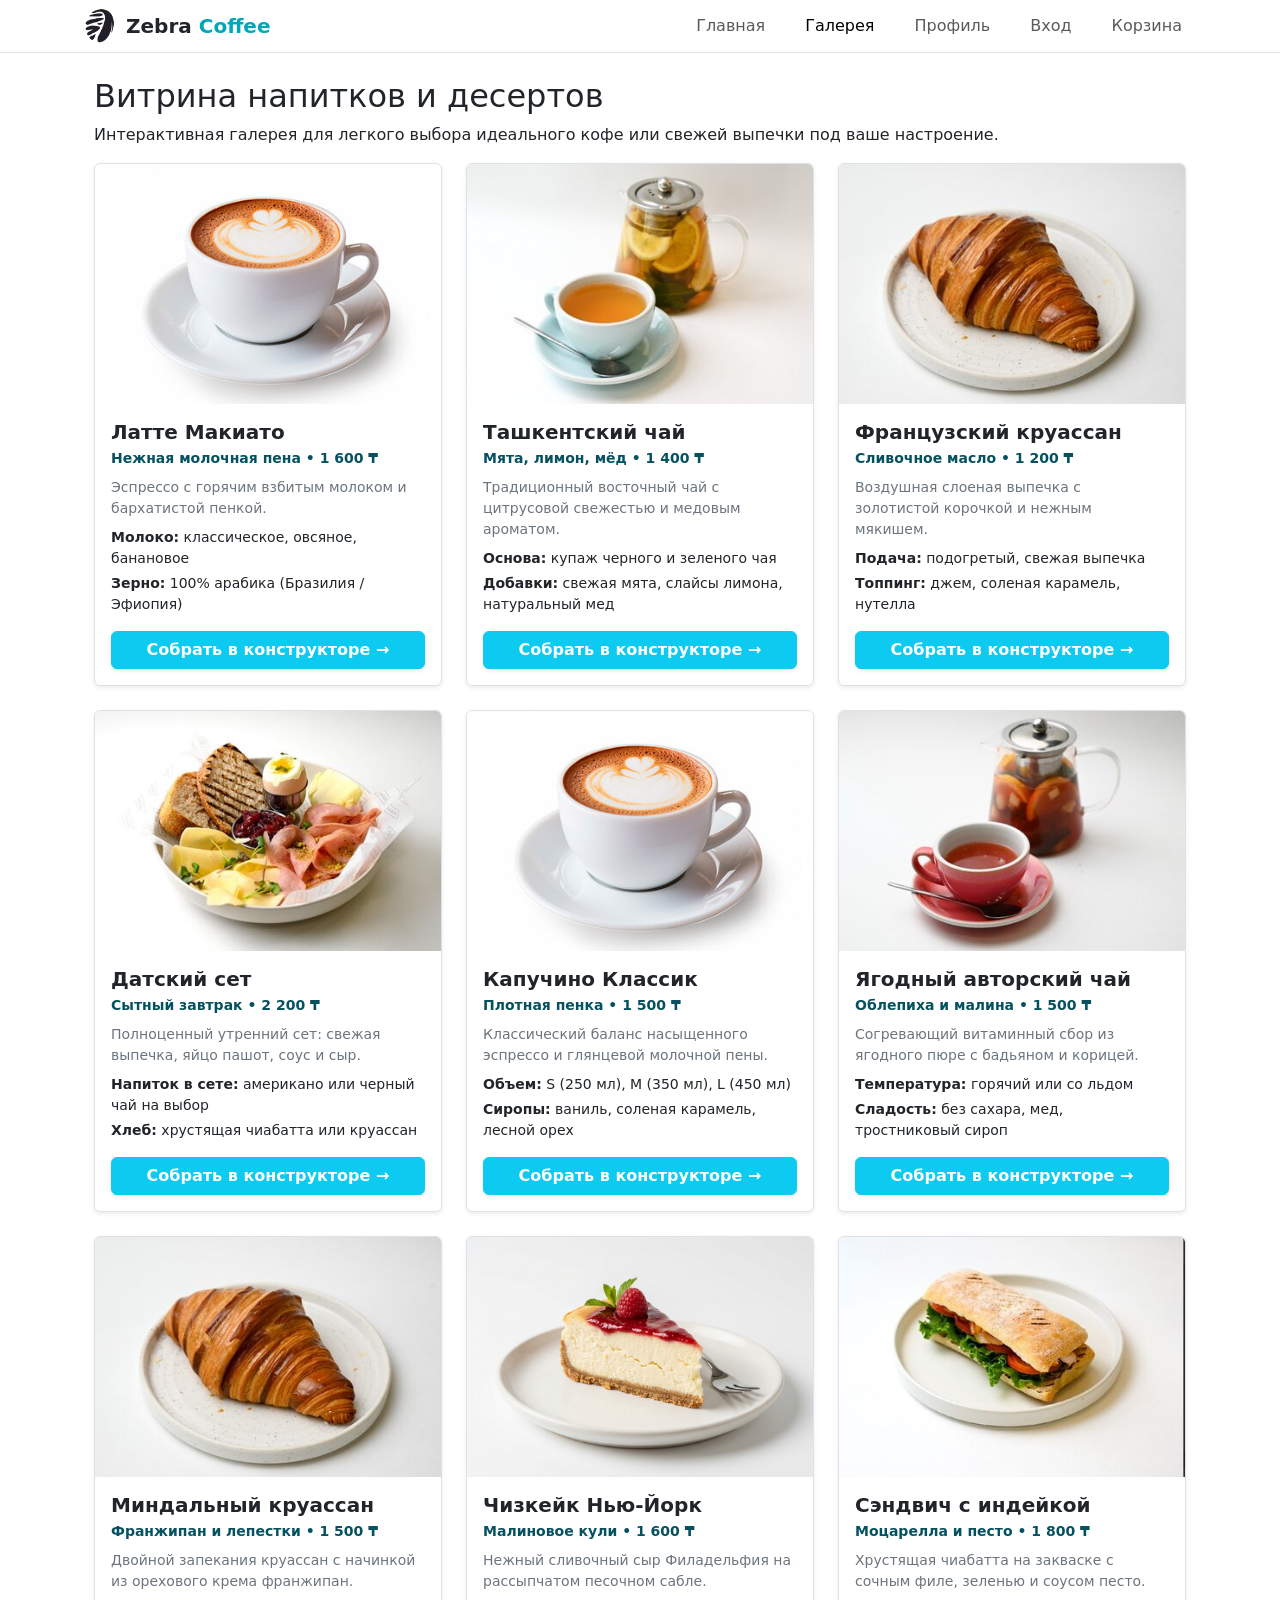
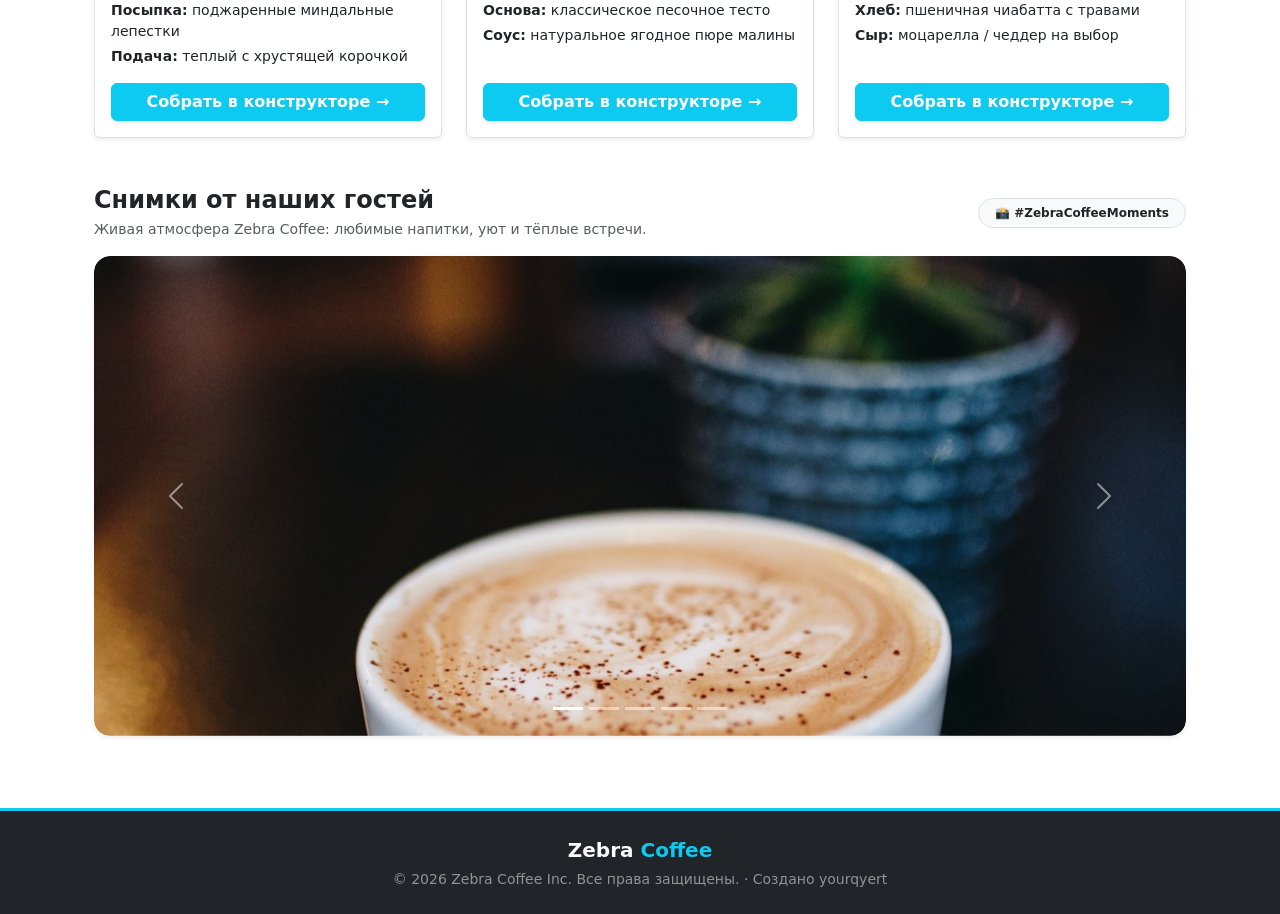
==== gallery.html @ 5ee05121 "assignment 3 fix" ====
<!DOCTYPE html>
<html lang="ru">
<head>
    <meta charset="UTF-8">
    <meta name="viewport" content="width=device-width, initial-scale=1.0">
    <title>Zebra Coffee — Галерея и помощь с выбором</title>
    <link href="https://cdn.jsdelivr.net/npm/bootstrap@5.3.3/dist/css/bootstrap.min.css" rel="stylesheet" integrity="sha384-QWTKZyjpPEjISv5WaRU9OFeRpok6YctnYmDr5pNlyT2bRjXh0JMhjY6hW+ALEwIH" crossorigin="anonymous">
    <link rel="stylesheet" href="additional.css?v=2">
</head>
<body>

<div class="page-grid-layout d-flex flex-column min-vh-100">
    <header id="main-header" class="navbar navbar-expand-lg bg-white border-bottom py-2 px-3 px-lg-4 sticky-top z-3">
        <div class="container d-flex justify-content-between align-items-center">
            <a href="index.html" class="logo d-inline-flex align-items-center gap-2 text-decoration-none text-dark">
                <img class="logo" src="assets/logo.png" alt="logo" width="36" height="36" style="object-fit: contain;">
                <h1 class="h5 mb-0 fw-bold">Zebra <span style="color: #01a6b8;">Coffee</span></h1>
            </a>

            <button class="navbar-toggler p-2" type="button" data-bs-toggle="collapse" data-bs-target="#galleryNavCollapse" aria-controls="galleryNavCollapse" aria-expanded="false" aria-label="Переключить навигацию">
                <span class="navbar-toggler-icon"></span>
            </button>

            <nav class="nav-menu collapse navbar-collapse flex-grow-0" id="galleryNavCollapse">
                <ul class="navbar-nav d-flex flex-column flex-lg-row gap-1 gap-lg-2 list-unstyled mb-0 align-items-lg-center pt-2 pt-lg-0">
                    <li class="nav-item"><a href="index.html" class="nav-link px-3 py-1 rounded-pill">Главная</a></li>
                    <li class="nav-item"><a href="gallery.html" class="nav-link active px-3 py-1 rounded-pill">Галерея</a></li>
                    <li class="nav-item"><a href="profile.html" class="nav-link px-3 py-1 rounded-pill">Профиль</a></li>
                    <li class="nav-item"><a href="component/auth.html" class="nav-link px-3 py-1 rounded-pill">Вход</a></li>
                    <li class="nav-item"><a href="profile/cart.html" class="nav-link px-3 py-1 rounded-pill">Корзина</a></li>
                </ul>
            </nav>
        </div>
    </header>

    <main class="main-content container py-4 px-3 px-md-4 flex-grow-1">
        <div class="gallery-header-block">
            <h2>Витрина напитков и десертов</h2>
            <p>Интерактивная галерея для легкого выбора идеального кофе или свежей выпечки под ваше настроение.</p>
        </div>

        <section class="image-gallery row g-4 mb-5">
        <div class="col-lg-4 col-md-6 col-12 d-flex">
            <div class="gallery-item card h-100 w-100 shadow-sm border overflow-hidden position-relative">
                <img src="assets/latte.jpeg" alt="Латте Макиато" class="card-img-top object-fit-cover w-100" style="height: 240px;">
                <div class="gallery-overlay card-body d-flex flex-column justify-content-end p-3">
                    <h4 class="item-title card-title fs-5 fw-bold mb-1">Латте Макиато</h4>
                    <span class="item-sub text-info-emphasis fw-bold small mb-2">Нежная молочная пена • 1 600 ₸</span>
                    <p class="item-description card-text small mb-2 text-secondary">Эспрессо с горячим взбитым молоком и бархатистой пенкой.</p>
                    <div class="item-options small mb-3">
                        <p class="mb-1 text-body"><strong>Молоко:</strong>  классическое, овсяное, банановое</p>
                        <p class="mb-0 text-body"><strong>Зерно:</strong>  100% арабика (Бразилия / Эфиопия)</p>
                    </div>
                    <button type="button" class="btn btn-info text-white fw-bold w-100 btn-builder mt-auto shadow-sm" data-bs-toggle="modal" data-bs-target="#orderModal" data-item="latte">Собрать в конструкторе →</button>
                </div>
            </div>
        </div>
        <div class="col-lg-4 col-md-6 col-12 d-flex">
            <div class="gallery-item card h-100 w-100 shadow-sm border overflow-hidden position-relative">
                <img src="assets/tashkent-tea.jpeg" alt="Ташкентский чай" class="card-img-top object-fit-cover w-100" style="height: 240px;">
                <div class="gallery-overlay card-body d-flex flex-column justify-content-end p-3">
                    <h4 class="item-title card-title fs-5 fw-bold mb-1">Ташкентский чай</h4>
                    <span class="item-sub text-info-emphasis fw-bold small mb-2">Мята, лимон, мёд • 1 400 ₸</span>
                    <p class="item-description card-text small mb-2 text-secondary">Традиционный восточный чай с цитрусовой свежестью и медовым ароматом.</p>
                    <div class="item-options small mb-3">
                        <p class="mb-1 text-body"><strong>Основа:</strong>  купаж черного и зеленого чая</p>
                        <p class="mb-0 text-body"><strong>Добавки:</strong>  свежая мята, слайсы лимона, натуральный мед</p>
                    </div>
                    <button type="button" class="btn btn-info text-white fw-bold w-100 btn-builder mt-auto shadow-sm" data-bs-toggle="modal" data-bs-target="#orderModal" data-item="tea">Собрать в конструкторе →</button>
                </div>
            </div>
        </div>
        <div class="col-lg-4 col-md-6 col-12 d-flex">
            <div class="gallery-item card h-100 w-100 shadow-sm border overflow-hidden position-relative">
                <img src="assets/kruassan.jpeg" alt="Французский круассан" class="card-img-top object-fit-cover w-100" style="height: 240px;">
                <div class="gallery-overlay card-body d-flex flex-column justify-content-end p-3">
                    <h4 class="item-title card-title fs-5 fw-bold mb-1">Французский круассан</h4>
                    <span class="item-sub text-info-emphasis fw-bold small mb-2">Сливочное масло • 1 200 ₸</span>
                    <p class="item-description card-text small mb-2 text-secondary">Воздушная слоеная выпечка с золотистой корочкой и нежным мякишем.</p>
                    <div class="item-options small mb-3">
                        <p class="mb-1 text-body"><strong>Подача:</strong>  подогретый, свежая выпечка</p>
                        <p class="mb-0 text-body"><strong>Топпинг:</strong>  джем, соленая карамель, нутелла</p>
                    </div>
                    <button type="button" class="btn btn-info text-white fw-bold w-100 btn-builder mt-auto shadow-sm" data-bs-toggle="modal" data-bs-target="#orderModal" data-item="croissant">Собрать в конструкторе →</button>
                </div>
            </div>
        </div>
        <div class="col-lg-4 col-md-6 col-12 d-flex">
            <div class="gallery-item card h-100 w-100 shadow-sm border overflow-hidden position-relative">
                <img src="assets/breakfast1.jpeg" alt="Датский сет" class="card-img-top object-fit-cover w-100" style="height: 240px;">
                <div class="gallery-overlay card-body d-flex flex-column justify-content-end p-3">
                    <h4 class="item-title card-title fs-5 fw-bold mb-1">Датский сет</h4>
                    <span class="item-sub text-info-emphasis fw-bold small mb-2">Сытный завтрак • 2 200 ₸</span>
                    <p class="item-description card-text small mb-2 text-secondary">Полноценный утренний сет: свежая выпечка, яйцо пашот, соус и сыр.</p>
                    <div class="item-options small mb-3">
                        <p class="mb-1 text-body"><strong>Напиток в сете:</strong>  американо или черный чай на выбор</p>
                        <p class="mb-0 text-body"><strong>Хлеб:</strong>  хрустящая чиабатта или круассан</p>
                    </div>
                    <button type="button" class="btn btn-info text-white fw-bold w-100 btn-builder mt-auto shadow-sm" data-bs-toggle="modal" data-bs-target="#orderModal" data-item="breakfast">Собрать в конструкторе →</button>
                </div>
            </div>
        </div>
        <div class="col-lg-4 col-md-6 col-12 d-flex">
            <div class="gallery-item card h-100 w-100 shadow-sm border overflow-hidden position-relative">
                <img src="assets/latte.jpeg" alt="Капучино Классик" class="card-img-top object-fit-cover w-100" style="height: 240px;">
                <div class="gallery-overlay card-body d-flex flex-column justify-content-end p-3">
                    <h4 class="item-title card-title fs-5 fw-bold mb-1">Капучино Классик</h4>
                    <span class="item-sub text-info-emphasis fw-bold small mb-2">Плотная пенка • 1 500 ₸</span>
                    <p class="item-description card-text small mb-2 text-secondary">Классический баланс насыщенного эспрессо и глянцевой молочной пены.</p>
                    <div class="item-options small mb-3">
                        <p class="mb-1 text-body"><strong>Объем:</strong>  S (250 мл), M (350 мл), L (450 мл)</p>
                        <p class="mb-0 text-body"><strong>Сиропы:</strong>  ваниль, соленая карамель, лесной орех</p>
                    </div>
                    <button type="button" class="btn btn-info text-white fw-bold w-100 btn-builder mt-auto shadow-sm" data-bs-toggle="modal" data-bs-target="#orderModal" data-item="cappuccino">Собрать в конструкторе →</button>
                </div>
            </div>
        </div>
        <div class="col-lg-4 col-md-6 col-12 d-flex">
            <div class="gallery-item card h-100 w-100 shadow-sm border overflow-hidden position-relative">
                <img src="assets/berry-tea.jpeg" alt="Ягодный авторский чай" class="card-img-top object-fit-cover w-100" style="height: 240px;">
                <div class="gallery-overlay card-body d-flex flex-column justify-content-end p-3">
                    <h4 class="item-title card-title fs-5 fw-bold mb-1">Ягодный авторский чай</h4>
                    <span class="item-sub text-info-emphasis fw-bold small mb-2">Облепиха и малина • 1 500 ₸</span>
                    <p class="item-description card-text small mb-2 text-secondary">Согревающий витаминный сбор из ягодного пюре с бадьяном и корицей.</p>
                    <div class="item-options small mb-3">
                        <p class="mb-1 text-body"><strong>Температура:</strong>  горячий или со льдом</p>
                        <p class="mb-0 text-body"><strong>Сладость:</strong>  без сахара, мед, тростниковый сироп</p>
                    </div>
                    <button type="button" class="btn btn-info text-white fw-bold w-100 btn-builder mt-auto shadow-sm" data-bs-toggle="modal" data-bs-target="#orderModal" data-item="berrytea">Собрать в конструкторе →</button>
                </div>
            </div>
        </div>
        <div class="col-lg-4 col-md-6 col-12 d-flex">
            <div class="gallery-item card h-100 w-100 shadow-sm border overflow-hidden position-relative">
                <img src="assets/kruassan.jpeg" alt="Миндальный круассан" class="card-img-top object-fit-cover w-100" style="height: 240px;">
                <div class="gallery-overlay card-body d-flex flex-column justify-content-end p-3">
                    <h4 class="item-title card-title fs-5 fw-bold mb-1">Миндальный круассан</h4>
                    <span class="item-sub text-info-emphasis fw-bold small mb-2">Франжипан и лепестки • 1 500 ₸</span>
                    <p class="item-description card-text small mb-2 text-secondary">Двойной запекания круассан с начинкой из орехового крема франжипан.</p>
                    <div class="item-options small mb-3">
                        <p class="mb-1 text-body"><strong>Посыпка:</strong>  поджаренные миндальные лепестки</p>
                        <p class="mb-0 text-body"><strong>Подача:</strong>  теплый с хрустящей корочкой</p>
                    </div>
                    <button type="button" class="btn btn-info text-white fw-bold w-100 btn-builder mt-auto shadow-sm" data-bs-toggle="modal" data-bs-target="#orderModal" data-item="almond-croissant">Собрать в конструкторе →</button>
                </div>
            </div>
        </div>
        <div class="col-lg-4 col-md-6 col-12 d-flex">
            <div class="gallery-item card h-100 w-100 shadow-sm border overflow-hidden position-relative">
                <img src="assets/cheesecake.jpg" alt="Чизкейк Нью-Йорк" class="card-img-top object-fit-cover w-100" style="height: 240px;">
                <div class="gallery-overlay card-body d-flex flex-column justify-content-end p-3">
                    <h4 class="item-title card-title fs-5 fw-bold mb-1">Чизкейк Нью-Йорк</h4>
                    <span class="item-sub text-info-emphasis fw-bold small mb-2">Малиновое кули • 1 600 ₸</span>
                    <p class="item-description card-text small mb-2 text-secondary">Нежный сливочный сыр Филадельфия на рассыпчатом песочном сабле.</p>
                    <div class="item-options small mb-3">
                        <p class="mb-1 text-body"><strong>Основа:</strong>  классическое песочное тесто</p>
                        <p class="mb-0 text-body"><strong>Соус:</strong>  натуральное ягодное пюре малины</p>
                    </div>
                    <button type="button" class="btn btn-info text-white fw-bold w-100 btn-builder mt-auto shadow-sm" data-bs-toggle="modal" data-bs-target="#orderModal" data-item="cheesecake">Собрать в конструкторе →</button>
                </div>
            </div>
        </div>
        <div class="col-lg-4 col-md-6 col-12 d-flex">
            <div class="gallery-item card h-100 w-100 shadow-sm border overflow-hidden position-relative">
                <img src="assets/sandwich.jpeg" alt="Сэндвич с индейкой" class="card-img-top object-fit-cover w-100" style="height: 240px;">
                <div class="gallery-overlay card-body d-flex flex-column justify-content-end p-3">
                    <h4 class="item-title card-title fs-5 fw-bold mb-1">Сэндвич с индейкой</h4>
                    <span class="item-sub text-info-emphasis fw-bold small mb-2">Моцарелла и песто • 1 800 ₸</span>
                    <p class="item-description card-text small mb-2 text-secondary">Хрустящая чиабатта на закваске с сочным филе, зеленью и соусом песто.</p>
                    <div class="item-options small mb-3">
                        <p class="mb-1 text-body"><strong>Хлеб:</strong>  пшеничная чиабатта с травами</p>
                        <p class="mb-0 text-body"><strong>Сыр:</strong>  моцарелла / чеддер на выбор</p>
                    </div>
                    <button type="button" class="btn btn-info text-white fw-bold w-100 btn-builder mt-auto shadow-sm" data-bs-toggle="modal" data-bs-target="#orderModal" data-item="sandwich">Собрать в конструкторе →</button>
                </div>
            </div>
        </div>
    </section>

        <section class="visitors-gallery-section mb-5">
            <div class="d-flex flex-column flex-md-row justify-content-between align-items-md-center mb-3">
                <div>
                    <h3 class="fs-4 fw-bold mb-1">Снимки от наших гостей</h3>
                    <p class="text-muted small mb-0">Живая атмосфера Zebra Coffee: любимые напитки, уют и тёплые встречи.</p>
                </div>
                <span class="badge bg-light text-dark border px-3 py-2 rounded-pill mt-2 mt-md-0 align-self-start align-self-md-auto">
                    📸 #ZebraCoffeeMoments
                </span>
            </div>

            <div id="visitorsCarousel" class="carousel slide rounded-4 overflow-hidden shadow-sm" data-bs-ride="carousel" data-bs-interval="3500">

                <div class="carousel-indicators mb-3">
                    <button type="button" data-bs-target="#visitorsCarousel" data-bs-slide-to="0" class="active" aria-current="true" aria-label="Слайд 1"></button>
                    <button type="button" data-bs-target="#visitorsCarousel" data-bs-slide-to="1" aria-label="Слайд 2"></button>
                    <button type="button" data-bs-target="#visitorsCarousel" data-bs-slide-to="2" aria-label="Слайд 3"></button>
                    <button type="button" data-bs-target="#visitorsCarousel" data-bs-slide-to="3" aria-label="Слайд 4"></button>
                    <button type="button" data-bs-target="#visitorsCarousel" data-bs-slide-to="4" aria-label="Слайд 5"></button>
                </div>

                <div class="carousel-inner rounded-4 overflow-hidden">
                    <div class="carousel-item active">
                        <img src="assets/visitor-1.jpg" class="d-block w-100 object-fit-cover" style="height: 480px; max-height: 60vh;" alt="Гости в кофейне Zebra Coffee">
                    </div>
                    <div class="carousel-item">
                        <img src="assets/visitor-2.jpg" class="d-block w-100 object-fit-cover" style="height: 480px; max-height: 60vh;" alt="Атмосфера за столиком Zebra Coffee">
                    </div>
                    <div class="carousel-item">
                        <img src="assets/visitor-3.jpg" class="d-block w-100 object-fit-cover" style="height: 480px; max-height: 60vh;" alt="Утренний кофе от гостя Zebra Coffee">
                    </div>
                    <div class="carousel-item">
                        <img src="assets/visitor-4.jpg" class="d-block w-100 object-fit-cover" style="height: 480px; max-height: 60vh;" alt="Латте-арт на столике Zebra Coffee">
                    </div>
                    <div class="carousel-item">
                        <img src="assets/visitor-5.jpg" class="d-block w-100 object-fit-cover" style="height: 480px; max-height: 60vh;" alt="Свежая выпечка и кофе от посетителя">
                    </div>
                </div>

                <button class="carousel-control-prev" type="button" data-bs-target="#visitorsCarousel" data-bs-slide="prev">
                    <span class="carousel-control-prev-icon" aria-hidden="true"></span>
                    <span class="visually-hidden">Предыдущее</span>
                </button>
                <button class="carousel-control-next" type="button" data-bs-target="#visitorsCarousel" data-bs-slide="next">
                    <span class="carousel-control-next-icon" aria-hidden="true"></span>
                    <span class="visually-hidden">Следующее</span>
                </button>
            </div>
        </section>
    </main>

    <footer id="main-footer" class="mt-auto bg-dark text-light border-top border-info border-3 py-4">
        <div class="container text-center">
            <p class="mb-1 fw-bold fs-5">Zebra <span class="text-info">Coffee</span></p>
            <p class="small text-white-50 mb-0">&copy; 2026 Zebra Coffee Inc. Все права защищены. <span class="text-info">·</span> Создано yourqyert</p>
        </div>
    </footer>
</div>

<div class="modal fade" id="orderModal" tabindex="-1" aria-labelledby="orderModalLabel" aria-hidden="true">
    <div class="modal-dialog modal-dialog-centered">
        <div class="modal-content border-0 shadow-lg" style="border-radius: 24px; padding: 1.5rem; background: #ffffff;">
            <div class="modal-header border-0 pb-0">
                <h4 class="modal-title fw-bold" id="orderModalLabel" style="font-size: 1.3rem; color: #111111;">Конструктор напитка</h4>
                <button type="button" class="btn-close" data-bs-dismiss="modal" aria-label="Закрыть"></button>
            </div>
            <div class="modal-body pt-3">
                <form id="quick-order-form" action="profile/cart.html" method="get">
                    <div class="mb-3">
                        <label for="clientNameInput" class="form-label" style="font-size: 0.85rem; font-weight: 600; color: #333;">Ваше имя:</label>
                        <div class="input-group">
                            <span class="input-group-text">
                                <svg width="18" height="18" viewBox="0 0 24 24" fill="#5c56b6"><path d="M12 12c2.21 0 4-1.79 4-4s-1.79-4-4-4-4 1.79-4 4 1.79 4 4 4zm0 2c-2.67 0-8 1.34-8 4v2h16v-2c0-2.66-5.33-4-8-4z"/></svg>
                            </span>
                            <input type="text" id="clientNameInput" name="client-name" class="form-control" placeholder="Биржан" value="Биржан" required>
                        </div>
                    </div>

                    <div class="mb-3">
                        <label for="drinkSelect" class="form-label" style="font-size: 0.85rem; font-weight: 600; color: #333;">Выберите позицию:</label>
                        <select id="drinkSelect" name="drink" class="form-select" style="border-radius: 14px; border-color: #e2e4e8;">
                            <option value="latte">Латте Макиато (1 600 ₸)</option>
                            <option value="tea">Ташкентский чай (1 400 ₸)</option>
                            <option value="croissant">Французский круассан (1 200 ₸)</option>
                            <option value="breakfast">Датский сет (2 200 ₸)</option>
                            <option value="cappuccino">Капучино Классик (1 500 ₸)</option>
                            <option value="berrytea">Ягодный авторский чай (1 500 ₸)</option>
                            <option value="almond-croissant">Миндальный круассан (1 500 ₸)</option>
                            <option value="sandwich">Сэндвич с индейкой (1 800 ₸)</option>
                            <option value="flatwhite">Флэт Уайт (1 700 ₸)</option>
                            <option value="cheesecake">Чизкейк Нью-Йорк (1 600 ₸)</option>
                        </select>
                    </div>

                    <div class="mb-3">
                        <label class="form-label d-block" style="font-size: 0.85rem; font-weight: 600; color: #333;">Размер / Порция:</label>
                        <div class="d-flex gap-3">
                            <div class="form-check">
                                <input class="form-check-input" type="radio" name="cup-size" id="radioSizeS" value="s" checked>
                                <label class="form-check-label" for="radioSizeS" style="font-size: 0.85rem;">S (Стандарт)</label>
                            </div>
                            <div class="form-check">
                                <input class="form-check-input" type="radio" name="cup-size" id="radioSizeM" value="m">
                                <label class="form-check-label" for="radioSizeM" style="font-size: 0.85rem;">M (Средний)</label>
                            </div>
                            <div class="form-check">
                                <input class="form-check-input" type="radio" name="cup-size" id="radioSizeL" value="l">
                                <label class="form-check-label" for="radioSizeL" style="font-size: 0.85rem;">L (Большой)</label>
                            </div>
                        </div>
                    </div>

                    <div class="mb-3">
                        <label class="form-label d-block" style="font-size: 0.85rem; font-weight: 600; color: #333;">Дополнительные опции:</label>
                        <div class="d-flex flex-column gap-2">
                            <div class="form-check">
                                <input class="form-check-input" type="checkbox" id="checkSyrup" name="syrup" value="vanilla">
                                <label class="form-check-label" for="checkSyrup" style="font-size: 0.85rem;">Ванильный сироп / соус (+250 ₸)</label>
                            </div>
                            <div class="form-check">
                                <input class="form-check-input" type="checkbox" id="checkMilk" name="milk" value="oat">
                                <label class="form-check-label" for="checkMilk" style="font-size: 0.85rem;">Овсяное / растительное молоко (+300 ₸)</label>
                            </div>
                            <div class="form-check">
                                <input class="form-check-input" type="checkbox" id="checkShot" name="shot" value="extra">
                                <label class="form-check-label" for="checkShot" style="font-size: 0.85rem;">Дополнительный шот / топпинг (+250 ₸)</label>
                            </div>
                        </div>
                    </div>

                    <div class="mb-4">
                        <label for="orderComment" class="form-label" style="font-size: 0.85rem; font-weight: 600; color: #333;">Пожелания бариста:</label>
                        <textarea id="orderComment" name="comment" rows="2" class="form-control" placeholder="Подогреть, без сахара..." style="border-radius: 14px; border-color: #e2e4e8; font-size: 0.85rem;"></textarea>
                    </div>

                    <button type="submit" class="btn btn-info text-white fw-bold btn-primary" style="width: 100%;">Перейти к оформлению заказа →</button>
                </form>
            </div>
        </div>
    </div>
</div>

<script src="https://cdn.jsdelivr.net/npm/bootstrap@5.3.3/dist/js/bootstrap.bundle.min.js" integrity="sha384-YvpcrYf0tY3lHB60NNkmXc5s9fDVZLESaAA55NDzOxhy9GkcIdslK1eN7N6jIeHz" crossorigin="anonymous"></script>

</body>
</html>
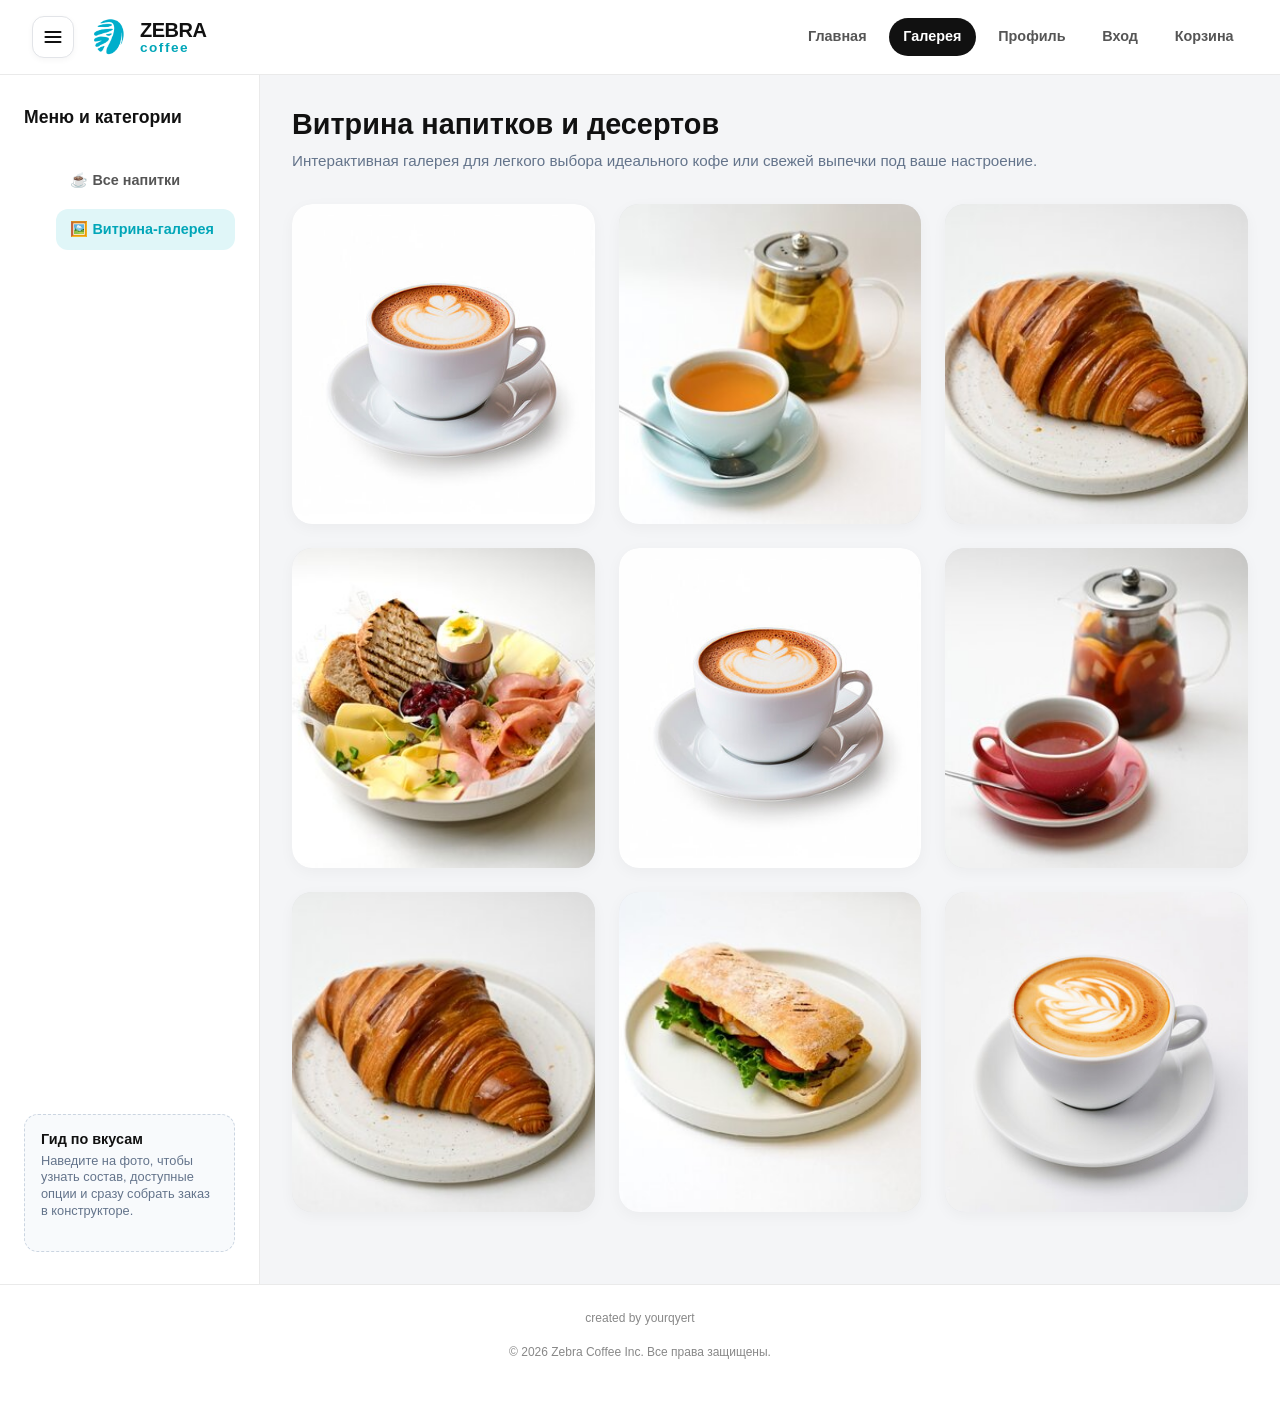
==== commit fe362056: "Merge remote-tracking branch 'origin/master' # Conflicts: #	gallery.html #	styles.css" ====
--- a/gallery.html
+++ b/gallery.html
@@ -5,234 +5,198 @@
     <meta name="viewport" content="width=device-width, initial-scale=1.0">
     <title>Zebra Coffee — Галерея и помощь с выбором</title>
     <link href="https://cdn.jsdelivr.net/npm/bootstrap@5.3.3/dist/css/bootstrap.min.css" rel="stylesheet" integrity="sha384-QWTKZyjpPEjISv5WaRU9OFeRpok6YctnYmDr5pNlyT2bRjXh0JMhjY6hW+ALEwIH" crossorigin="anonymous">
-    <link rel="stylesheet" href="additional.css?v=2">
+    <link rel="stylesheet" href="styles.css">
 </head>
 <body>
 
-<div class="page-grid-layout d-flex flex-column min-vh-100">
-    <header id="main-header" class="navbar navbar-expand-lg bg-white border-bottom py-2 px-3 px-lg-4 sticky-top z-3">
-        <div class="container d-flex justify-content-between align-items-center">
-            <a href="index.html" class="logo d-inline-flex align-items-center gap-2 text-decoration-none text-dark">
-                <img class="logo" src="assets/logo.png" alt="logo" width="36" height="36" style="object-fit: contain;">
-                <h1 class="h5 mb-0 fw-bold">Zebra <span style="color: #01a6b8;">Coffee</span></h1>
+<div class="page-grid-layout">
+    <header id="main-header">
+        <div class="d-flex align-items-center gap-3">
+            <button class="btn-sidebar-toggle d-none d-lg-inline-flex" type="button" id="sidebarToggle" aria-label="Переключить боковое меню" title="Переключить меню">
+                <svg width="20" height="20" viewBox="0 0 24 24" fill="none" stroke="currentColor" stroke-width="2.5" stroke-linecap="round" stroke-linejoin="round">
+                    <line x1="3" y1="6" x2="21" y2="6"></line>
+                    <line x1="3" y1="12" x2="21" y2="12"></line>
+                    <line x1="3" y1="18" x2="21" y2="18"></line>
+                </svg>
+            </button>
+            <a href="index.html" class="logo">
+                <img class="logo" src="assets/logo.png" alt="logo">
+                <h1>Zebra <span>Coffee</span></h1>
             </a>
-
-            <button class="navbar-toggler p-2" type="button" data-bs-toggle="collapse" data-bs-target="#galleryNavCollapse" aria-controls="galleryNavCollapse" aria-expanded="false" aria-label="Переключить навигацию">
-                <span class="navbar-toggler-icon"></span>
-            </button>
-
-            <nav class="nav-menu collapse navbar-collapse flex-grow-0" id="galleryNavCollapse">
-                <ul class="navbar-nav d-flex flex-column flex-lg-row gap-1 gap-lg-2 list-unstyled mb-0 align-items-lg-center pt-2 pt-lg-0">
-                    <li class="nav-item"><a href="index.html" class="nav-link px-3 py-1 rounded-pill">Главная</a></li>
-                    <li class="nav-item"><a href="gallery.html" class="nav-link active px-3 py-1 rounded-pill">Галерея</a></li>
-                    <li class="nav-item"><a href="profile.html" class="nav-link px-3 py-1 rounded-pill">Профиль</a></li>
-                    <li class="nav-item"><a href="component/auth.html" class="nav-link px-3 py-1 rounded-pill">Вход</a></li>
-                    <li class="nav-item"><a href="profile/cart.html" class="nav-link px-3 py-1 rounded-pill">Корзина</a></li>
-                </ul>
-            </nav>
         </div>
+
+        <button class="navbar-toggler d-lg-none" type="button" data-bs-toggle="collapse" data-bs-target="#galleryNavCollapse" aria-controls="galleryNavCollapse" aria-expanded="false" aria-label="Переключить навигацию">
+            <span class="navbar-toggler-icon">
+                <svg width="20" height="20" viewBox="0 0 24 24" fill="none" stroke="currentColor" stroke-width="2.5" stroke-linecap="round" stroke-linejoin="round">
+                    <line x1="3" y1="6" x2="21" y2="6"></line>
+                    <line x1="3" y1="12" x2="21" y2="12"></line>
+                    <line x1="3" y1="18" x2="21" y2="18"></line>
+                </svg>
+            </span>
+        </button>
+
+        <nav class="nav-menu collapse d-lg-flex" id="galleryNavCollapse">
+            <ul>
+                <li><a href="index.html">Главная</a></li>
+                <li><a href="gallery.html" class="active">Галерея</a></li>
+                <li><a href="profile.html">Профиль</a></li>
+                <li><a href="component/auth.html">Вход</a></li>
+                <li><a href="profile/cart.html">Корзина</a></li>
+            </ul>
+        </nav>
     </header>
 
-    <main class="main-content container py-4 px-3 px-md-4 flex-grow-1">
+    <aside class="sidebar">
+        <h3>Меню и категории</h3>
+        <ul class="sidebar-nav">
+            <li><a href="index.html">☕ Все напитки</a></li>
+            <li><a href="gallery.html" class="active">🖼️ Витрина-галерея</a></li>
+        </ul>
+
+        <div class="sidebar-info-card">
+            <h4>Гид по вкусам</h4>
+            <p>Наведите на фото, чтобы узнать состав, доступные опции и сразу собрать заказ в конструкторе.</p>
+        </div>
+    </aside>
+
+    <main class="main-content">
         <div class="gallery-header-block">
             <h2>Витрина напитков и десертов</h2>
             <p>Интерактивная галерея для легкого выбора идеального кофе или свежей выпечки под ваше настроение.</p>
         </div>
 
-        <section class="image-gallery row g-4 mb-5">
-        <div class="col-lg-4 col-md-6 col-12 d-flex">
-            <div class="gallery-item card h-100 w-100 shadow-sm border overflow-hidden position-relative">
-                <img src="assets/latte.jpeg" alt="Латте Макиато" class="card-img-top object-fit-cover w-100" style="height: 240px;">
-                <div class="gallery-overlay card-body d-flex flex-column justify-content-end p-3">
-                    <h4 class="item-title card-title fs-5 fw-bold mb-1">Латте Макиато</h4>
-                    <span class="item-sub text-info-emphasis fw-bold small mb-2">Нежная молочная пена • 1 600 ₸</span>
-                    <p class="item-description card-text small mb-2 text-secondary">Эспрессо с горячим взбитым молоком и бархатистой пенкой.</p>
-                    <div class="item-options small mb-3">
-                        <p class="mb-1 text-body"><strong>Молоко:</strong>  классическое, овсяное, банановое</p>
-                        <p class="mb-0 text-body"><strong>Зерно:</strong>  100% арабика (Бразилия / Эфиопия)</p>
-                    </div>
-                    <button type="button" class="btn btn-info text-white fw-bold w-100 btn-builder mt-auto shadow-sm" data-bs-toggle="modal" data-bs-target="#orderModal" data-item="latte">Собрать в конструкторе →</button>
-                </div>
-            </div>
-        </div>
-        <div class="col-lg-4 col-md-6 col-12 d-flex">
-            <div class="gallery-item card h-100 w-100 shadow-sm border overflow-hidden position-relative">
-                <img src="assets/tashkent-tea.jpeg" alt="Ташкентский чай" class="card-img-top object-fit-cover w-100" style="height: 240px;">
-                <div class="gallery-overlay card-body d-flex flex-column justify-content-end p-3">
-                    <h4 class="item-title card-title fs-5 fw-bold mb-1">Ташкентский чай</h4>
-                    <span class="item-sub text-info-emphasis fw-bold small mb-2">Мята, лимон, мёд • 1 400 ₸</span>
-                    <p class="item-description card-text small mb-2 text-secondary">Традиционный восточный чай с цитрусовой свежестью и медовым ароматом.</p>
-                    <div class="item-options small mb-3">
-                        <p class="mb-1 text-body"><strong>Основа:</strong>  купаж черного и зеленого чая</p>
-                        <p class="mb-0 text-body"><strong>Добавки:</strong>  свежая мята, слайсы лимона, натуральный мед</p>
-                    </div>
-                    <button type="button" class="btn btn-info text-white fw-bold w-100 btn-builder mt-auto shadow-sm" data-bs-toggle="modal" data-bs-target="#orderModal" data-item="tea">Собрать в конструкторе →</button>
-                </div>
-            </div>
-        </div>
-        <div class="col-lg-4 col-md-6 col-12 d-flex">
-            <div class="gallery-item card h-100 w-100 shadow-sm border overflow-hidden position-relative">
-                <img src="assets/kruassan.jpeg" alt="Французский круассан" class="card-img-top object-fit-cover w-100" style="height: 240px;">
-                <div class="gallery-overlay card-body d-flex flex-column justify-content-end p-3">
-                    <h4 class="item-title card-title fs-5 fw-bold mb-1">Французский круассан</h4>
-                    <span class="item-sub text-info-emphasis fw-bold small mb-2">Сливочное масло • 1 200 ₸</span>
-                    <p class="item-description card-text small mb-2 text-secondary">Воздушная слоеная выпечка с золотистой корочкой и нежным мякишем.</p>
-                    <div class="item-options small mb-3">
-                        <p class="mb-1 text-body"><strong>Подача:</strong>  подогретый, свежая выпечка</p>
-                        <p class="mb-0 text-body"><strong>Топпинг:</strong>  джем, соленая карамель, нутелла</p>
-                    </div>
-                    <button type="button" class="btn btn-info text-white fw-bold w-100 btn-builder mt-auto shadow-sm" data-bs-toggle="modal" data-bs-target="#orderModal" data-item="croissant">Собрать в конструкторе →</button>
-                </div>
-            </div>
-        </div>
-        <div class="col-lg-4 col-md-6 col-12 d-flex">
-            <div class="gallery-item card h-100 w-100 shadow-sm border overflow-hidden position-relative">
-                <img src="assets/breakfast1.jpeg" alt="Датский сет" class="card-img-top object-fit-cover w-100" style="height: 240px;">
-                <div class="gallery-overlay card-body d-flex flex-column justify-content-end p-3">
-                    <h4 class="item-title card-title fs-5 fw-bold mb-1">Датский сет</h4>
-                    <span class="item-sub text-info-emphasis fw-bold small mb-2">Сытный завтрак • 2 200 ₸</span>
-                    <p class="item-description card-text small mb-2 text-secondary">Полноценный утренний сет: свежая выпечка, яйцо пашот, соус и сыр.</p>
-                    <div class="item-options small mb-3">
-                        <p class="mb-1 text-body"><strong>Напиток в сете:</strong>  американо или черный чай на выбор</p>
-                        <p class="mb-0 text-body"><strong>Хлеб:</strong>  хрустящая чиабатта или круассан</p>
-                    </div>
-                    <button type="button" class="btn btn-info text-white fw-bold w-100 btn-builder mt-auto shadow-sm" data-bs-toggle="modal" data-bs-target="#orderModal" data-item="breakfast">Собрать в конструкторе →</button>
-                </div>
-            </div>
-        </div>
-        <div class="col-lg-4 col-md-6 col-12 d-flex">
-            <div class="gallery-item card h-100 w-100 shadow-sm border overflow-hidden position-relative">
-                <img src="assets/latte.jpeg" alt="Капучино Классик" class="card-img-top object-fit-cover w-100" style="height: 240px;">
-                <div class="gallery-overlay card-body d-flex flex-column justify-content-end p-3">
-                    <h4 class="item-title card-title fs-5 fw-bold mb-1">Капучино Классик</h4>
-                    <span class="item-sub text-info-emphasis fw-bold small mb-2">Плотная пенка • 1 500 ₸</span>
-                    <p class="item-description card-text small mb-2 text-secondary">Классический баланс насыщенного эспрессо и глянцевой молочной пены.</p>
-                    <div class="item-options small mb-3">
-                        <p class="mb-1 text-body"><strong>Объем:</strong>  S (250 мл), M (350 мл), L (450 мл)</p>
-                        <p class="mb-0 text-body"><strong>Сиропы:</strong>  ваниль, соленая карамель, лесной орех</p>
-                    </div>
-                    <button type="button" class="btn btn-info text-white fw-bold w-100 btn-builder mt-auto shadow-sm" data-bs-toggle="modal" data-bs-target="#orderModal" data-item="cappuccino">Собрать в конструкторе →</button>
-                </div>
-            </div>
-        </div>
-        <div class="col-lg-4 col-md-6 col-12 d-flex">
-            <div class="gallery-item card h-100 w-100 shadow-sm border overflow-hidden position-relative">
-                <img src="assets/berry-tea.jpeg" alt="Ягодный авторский чай" class="card-img-top object-fit-cover w-100" style="height: 240px;">
-                <div class="gallery-overlay card-body d-flex flex-column justify-content-end p-3">
-                    <h4 class="item-title card-title fs-5 fw-bold mb-1">Ягодный авторский чай</h4>
-                    <span class="item-sub text-info-emphasis fw-bold small mb-2">Облепиха и малина • 1 500 ₸</span>
-                    <p class="item-description card-text small mb-2 text-secondary">Согревающий витаминный сбор из ягодного пюре с бадьяном и корицей.</p>
-                    <div class="item-options small mb-3">
-                        <p class="mb-1 text-body"><strong>Температура:</strong>  горячий или со льдом</p>
-                        <p class="mb-0 text-body"><strong>Сладость:</strong>  без сахара, мед, тростниковый сироп</p>
-                    </div>
-                    <button type="button" class="btn btn-info text-white fw-bold w-100 btn-builder mt-auto shadow-sm" data-bs-toggle="modal" data-bs-target="#orderModal" data-item="berrytea">Собрать в конструкторе →</button>
-                </div>
-            </div>
-        </div>
-        <div class="col-lg-4 col-md-6 col-12 d-flex">
-            <div class="gallery-item card h-100 w-100 shadow-sm border overflow-hidden position-relative">
-                <img src="assets/kruassan.jpeg" alt="Миндальный круассан" class="card-img-top object-fit-cover w-100" style="height: 240px;">
-                <div class="gallery-overlay card-body d-flex flex-column justify-content-end p-3">
-                    <h4 class="item-title card-title fs-5 fw-bold mb-1">Миндальный круассан</h4>
-                    <span class="item-sub text-info-emphasis fw-bold small mb-2">Франжипан и лепестки • 1 500 ₸</span>
-                    <p class="item-description card-text small mb-2 text-secondary">Двойной запекания круассан с начинкой из орехового крема франжипан.</p>
-                    <div class="item-options small mb-3">
-                        <p class="mb-1 text-body"><strong>Посыпка:</strong>  поджаренные миндальные лепестки</p>
-                        <p class="mb-0 text-body"><strong>Подача:</strong>  теплый с хрустящей корочкой</p>
-                    </div>
-                    <button type="button" class="btn btn-info text-white fw-bold w-100 btn-builder mt-auto shadow-sm" data-bs-toggle="modal" data-bs-target="#orderModal" data-item="almond-croissant">Собрать в конструкторе →</button>
-                </div>
-            </div>
-        </div>
-        <div class="col-lg-4 col-md-6 col-12 d-flex">
-            <div class="gallery-item card h-100 w-100 shadow-sm border overflow-hidden position-relative">
-                <img src="assets/cheesecake.jpg" alt="Чизкейк Нью-Йорк" class="card-img-top object-fit-cover w-100" style="height: 240px;">
-                <div class="gallery-overlay card-body d-flex flex-column justify-content-end p-3">
-                    <h4 class="item-title card-title fs-5 fw-bold mb-1">Чизкейк Нью-Йорк</h4>
-                    <span class="item-sub text-info-emphasis fw-bold small mb-2">Малиновое кули • 1 600 ₸</span>
-                    <p class="item-description card-text small mb-2 text-secondary">Нежный сливочный сыр Филадельфия на рассыпчатом песочном сабле.</p>
-                    <div class="item-options small mb-3">
-                        <p class="mb-1 text-body"><strong>Основа:</strong>  классическое песочное тесто</p>
-                        <p class="mb-0 text-body"><strong>Соус:</strong>  натуральное ягодное пюре малины</p>
-                    </div>
-                    <button type="button" class="btn btn-info text-white fw-bold w-100 btn-builder mt-auto shadow-sm" data-bs-toggle="modal" data-bs-target="#orderModal" data-item="cheesecake">Собрать в конструкторе →</button>
-                </div>
-            </div>
-        </div>
-        <div class="col-lg-4 col-md-6 col-12 d-flex">
-            <div class="gallery-item card h-100 w-100 shadow-sm border overflow-hidden position-relative">
-                <img src="assets/sandwich.jpeg" alt="Сэндвич с индейкой" class="card-img-top object-fit-cover w-100" style="height: 240px;">
-                <div class="gallery-overlay card-body d-flex flex-column justify-content-end p-3">
-                    <h4 class="item-title card-title fs-5 fw-bold mb-1">Сэндвич с индейкой</h4>
-                    <span class="item-sub text-info-emphasis fw-bold small mb-2">Моцарелла и песто • 1 800 ₸</span>
-                    <p class="item-description card-text small mb-2 text-secondary">Хрустящая чиабатта на закваске с сочным филе, зеленью и соусом песто.</p>
-                    <div class="item-options small mb-3">
-                        <p class="mb-1 text-body"><strong>Хлеб:</strong>  пшеничная чиабатта с травами</p>
-                        <p class="mb-0 text-body"><strong>Сыр:</strong>  моцарелла / чеддер на выбор</p>
-                    </div>
-                    <button type="button" class="btn btn-info text-white fw-bold w-100 btn-builder mt-auto shadow-sm" data-bs-toggle="modal" data-bs-target="#orderModal" data-item="sandwich">Собрать в конструкторе →</button>
-                </div>
-            </div>
-        </div>
-    </section>
-
-        <section class="visitors-gallery-section mb-5">
-            <div class="d-flex flex-column flex-md-row justify-content-between align-items-md-center mb-3">
-                <div>
-                    <h3 class="fs-4 fw-bold mb-1">Снимки от наших гостей</h3>
-                    <p class="text-muted small mb-0">Живая атмосфера Zebra Coffee: любимые напитки, уют и тёплые встречи.</p>
-                </div>
-                <span class="badge bg-light text-dark border px-3 py-2 rounded-pill mt-2 mt-md-0 align-self-start align-self-md-auto">
-                    📸 #ZebraCoffeeMoments
-                </span>
-            </div>
-
-            <div id="visitorsCarousel" class="carousel slide rounded-4 overflow-hidden shadow-sm" data-bs-ride="carousel" data-bs-interval="3500">
-
-                <div class="carousel-indicators mb-3">
-                    <button type="button" data-bs-target="#visitorsCarousel" data-bs-slide-to="0" class="active" aria-current="true" aria-label="Слайд 1"></button>
-                    <button type="button" data-bs-target="#visitorsCarousel" data-bs-slide-to="1" aria-label="Слайд 2"></button>
-                    <button type="button" data-bs-target="#visitorsCarousel" data-bs-slide-to="2" aria-label="Слайд 3"></button>
-                    <button type="button" data-bs-target="#visitorsCarousel" data-bs-slide-to="3" aria-label="Слайд 4"></button>
-                    <button type="button" data-bs-target="#visitorsCarousel" data-bs-slide-to="4" aria-label="Слайд 5"></button>
-                </div>
-
-                <div class="carousel-inner rounded-4 overflow-hidden">
-                    <div class="carousel-item active">
-                        <img src="assets/visitor-1.jpg" class="d-block w-100 object-fit-cover" style="height: 480px; max-height: 60vh;" alt="Гости в кофейне Zebra Coffee">
-                    </div>
-                    <div class="carousel-item">
-                        <img src="assets/visitor-2.jpg" class="d-block w-100 object-fit-cover" style="height: 480px; max-height: 60vh;" alt="Атмосфера за столиком Zebra Coffee">
-                    </div>
-                    <div class="carousel-item">
-                        <img src="assets/visitor-3.jpg" class="d-block w-100 object-fit-cover" style="height: 480px; max-height: 60vh;" alt="Утренний кофе от гостя Zebra Coffee">
-                    </div>
-                    <div class="carousel-item">
-                        <img src="assets/visitor-4.jpg" class="d-block w-100 object-fit-cover" style="height: 480px; max-height: 60vh;" alt="Латте-арт на столике Zebra Coffee">
-                    </div>
-                    <div class="carousel-item">
-                        <img src="assets/visitor-5.jpg" class="d-block w-100 object-fit-cover" style="height: 480px; max-height: 60vh;" alt="Свежая выпечка и кофе от посетителя">
-                    </div>
-                </div>
-
-                <button class="carousel-control-prev" type="button" data-bs-target="#visitorsCarousel" data-bs-slide="prev">
-                    <span class="carousel-control-prev-icon" aria-hidden="true"></span>
-                    <span class="visually-hidden">Предыдущее</span>
-                </button>
-                <button class="carousel-control-next" type="button" data-bs-target="#visitorsCarousel" data-bs-slide="next">
-                    <span class="carousel-control-next-icon" aria-hidden="true"></span>
-                    <span class="visually-hidden">Следующее</span>
-                </button>
+        <section class="image-gallery">
+            <div class="gallery-item">
+                <img src="assets/latte.jpeg" alt="Латте Макиато">
+                <div class="gallery-overlay">
+                    <h4 class="item-title">Латте Макиато</h4>
+                    <span class="item-sub">Нежная молочная пена • 1 600 ₸</span>
+                    <p class="item-description">Эспрессо с горячим взбитым молоком и бархатистой пенкой.</p>
+                    <div class="item-options">
+                        <p><strong>Молоко:</strong> классическое, овсяное, банановое</p>
+                        <p><strong>Зерно:</strong> 100% арабика (Бразилия / Эфиопия)</p>
+                    </div>
+                    <button type="button" class="btn-builder border-0 w-100" data-bs-toggle="modal" data-bs-target="#orderModal" data-item="latte">Собрать в конструкторе →</button>
+                </div>
+            </div>
+
+            <div class="gallery-item">
+                <img src="assets/tashkent-tea.jpeg" alt="Ташкентский чай">
+                <div class="gallery-overlay">
+                    <h4 class="item-title">Ташкентский чай</h4>
+                    <span class="item-sub">Мята, лимон, мёд • 1 400 ₸</span>
+                    <p class="item-description">Традиционный восточный чай с цитрусовой свежестью и медовым ароматом.</p>
+                    <div class="item-options">
+                        <p><strong>Основа:</strong> купаж черного и зеленого чая</p>
+                        <p><strong>Добавки:</strong> свежая мята, слайсы лимона, натуральный мед</p>
+                    </div>
+                    <button type="button" class="btn-builder border-0 w-100" data-bs-toggle="modal" data-bs-target="#orderModal" data-item="tea">Собрать в конструкторе →</button>
+                </div>
+            </div>
+
+            <div class="gallery-item">
+                <img src="assets/kruassan.jpeg" alt="Классический круассан">
+                <div class="gallery-overlay">
+                    <h4 class="item-title">Французский круассан</h4>
+                    <span class="item-sub">Сливочное масло • 1 200 ₸</span>
+                    <p class="item-description">Воздушная слоеная выпечка с золотистой корочкой и нежным мякишем.</p>
+                    <div class="item-options">
+                        <p><strong>Подача:</strong> подогретый, свежая выпечка</p>
+                        <p><strong>Топпинг:</strong> джем, соленая карамель, нутелла</p>
+                    </div>
+                    <button type="button" class="btn-builder border-0 w-100" data-bs-toggle="modal" data-bs-target="#orderModal" data-item="croissant">Собрать в конструкторе →</button>
+                </div>
+            </div>
+
+            <div class="gallery-item">
+                <img src="assets/breakfast1.jpeg" alt="Датский сет">
+                <div class="gallery-overlay">
+                    <h4 class="item-title">Датский сет</h4>
+                    <span class="item-sub">Сытный завтрак • 2 200 ₸</span>
+                    <p class="item-description">Полноценный утренний сет: свежая выпечка, яйцо пашот, соус и сыр.</p>
+                    <div class="item-options">
+                        <p><strong>Напиток в сете:</strong> американо или черный чай на выбор</p>
+                        <p><strong>Хлеб:</strong> хрустящая чиабатта или круассан</p>
+                    </div>
+                    <button type="button" class="btn-builder border-0 w-100" data-bs-toggle="modal" data-bs-target="#orderModal" data-item="breakfast">Собрать в конструкторе →</button>
+                </div>
+            </div>
+
+            <div class="gallery-item">
+                <img src="assets/latte.jpeg" alt="Капучино Классик">
+                <div class="gallery-overlay">
+                    <h4 class="item-title">Капучино Классик</h4>
+                    <span class="item-sub">Плотная пенка • 1 500 ₸</span>
+                    <p class="item-description">Классический баланс насыщенного эспрессо и глянцевой молочной пены.</p>
+                    <div class="item-options">
+                        <p><strong>Объем:</strong> S (250 мл), M (350 мл), L (450 мл)</p>
+                        <p><strong>Сиропы:</strong> ваниль, соленая карамель, лесной орех</p>
+                    </div>
+                    <button type="button" class="btn-builder border-0 w-100" data-bs-toggle="modal" data-bs-target="#orderModal" data-item="cappuccino">Собрать в конструкторе →</button>
+                </div>
+            </div>
+
+            <div class="gallery-item">
+                <img src="assets/berry-tea.jpeg" alt="Ягодный чай">
+                <div class="gallery-overlay">
+                    <h4 class="item-title">Ягодный авторский чай</h4>
+                    <span class="item-sub">Облепиха и малина • 1 500 ₸</span>
+                    <p class="item-description">Согревающий витаминный сбор из ягодного пюре с бадьяном и корицей.</p>
+                    <div class="item-options">
+                        <p><strong>Температура:</strong> горячий или со льдом</p>
+                        <p><strong>Сладость:</strong> без сахара, мед, тростниковый сироп</p>
+                    </div>
+                    <button type="button" class="btn-builder border-0 w-100" data-bs-toggle="modal" data-bs-target="#orderModal" data-item="berrytea">Собрать в конструкторе →</button>
+                </div>
+            </div>
+
+            <div class="gallery-item">
+                <img src="assets/kruassan.jpeg" alt="Миндальный круассан">
+                <div class="gallery-overlay">
+                    <h4 class="item-title">Миндальный круассан</h4>
+                    <span class="item-sub">Франжипан и лепестки • 1 500 ₸</span>
+                    <p class="item-description">Двойной запекания круассан с начинкой из орехового крема франжипан.</p>
+                    <div class="item-options">
+                        <p><strong>Посыпка:</strong> поджаренные миндальные лепестки</p>
+                        <p><strong>Подача:</strong> теплый с хрустящей корочкой</p>
+                    </div>
+                    <button type="button" class="btn-builder border-0 w-100" data-bs-toggle="modal" data-bs-target="#orderModal" data-item="almond-croissant">Собрать в конструкторе →</button>
+                </div>
+            </div>
+
+            <div class="gallery-item">
+                <img src="assets/sandwich.jpeg" alt="Сэндвич с индейкой">
+                <div class="gallery-overlay">
+                    <h4 class="item-title">Сэндвич с индейкой</h4>
+                    <span class="item-sub">Чиабатта, сыр, зелень • 1 800 ₸</span>
+                    <p class="item-description">Филе индейки су-вид, свежие томаты, соус песто и сыр моцарелла.</p>
+                    <div class="item-options">
+                        <p><strong>Хлеб:</strong> темная или классическая чиабатта</p>
+                        <p><strong>Острота:</strong> классический или с соусом халапеньо</p>
+                    </div>
+                    <button type="button" class="btn-builder border-0 w-100" data-bs-toggle="modal" data-bs-target="#orderModal" data-item="sandwich">Собрать в конструкторе →</button>
+                </div>
+            </div>
+
+            <div class="gallery-item">
+                <img src="assets/flat-white.jpeg" alt="Флэт Уайт">
+                <div class="gallery-overlay">
+                    <h4 class="item-title">Флэт Уайт</h4>
+                    <span class="item-sub">Двойной эспрессо • 1 700 ₸</span>
+                    <p class="item-description">Для тех, кто любит выраженный кофейный профиль с тонким слоем молока.</p>
+                    <div class="item-options">
+                        <p><strong>Шот:</strong> Double Ristretto (100% арабика)</p>
+                        <p><strong>Молоко:</strong> цельное, безлактозное, миндальное</p>
+                    </div>
+                    <button type="button" class="btn-builder border-0 w-100" data-bs-toggle="modal" data-bs-target="#orderModal" data-item="flatwhite">Собрать в конструкторе →</button>
+                </div>
             </div>
         </section>
     </main>
 
-    <footer id="main-footer" class="mt-auto bg-dark text-light border-top border-info border-3 py-4">
-        <div class="container text-center">
-            <p class="mb-1 fw-bold fs-5">Zebra <span class="text-info">Coffee</span></p>
-            <p class="small text-white-50 mb-0">&copy; 2026 Zebra Coffee Inc. Все права защищены. <span class="text-info">·</span> Создано yourqyert</p>
-        </div>
+    <footer id="main-footer">
+        <p>created by yourqyert</p>
+        <p>&copy; 2026 Zebra Coffee Inc. Все права защищены.</p>
     </footer>
 </div>
 
@@ -312,7 +276,7 @@
                         <textarea id="orderComment" name="comment" rows="2" class="form-control" placeholder="Подогреть, без сахара..." style="border-radius: 14px; border-color: #e2e4e8; font-size: 0.85rem;"></textarea>
                     </div>
 
-                    <button type="submit" class="btn btn-info text-white fw-bold btn-primary" style="width: 100%;">Перейти к оформлению заказа →</button>
+                    <button type="submit" class="btn-primary" style="width: 100%;">Перейти к оформлению заказа →</button>
                 </form>
             </div>
         </div>
@@ -321,5 +285,24 @@
 
 <script src="https://cdn.jsdelivr.net/npm/bootstrap@5.3.3/dist/js/bootstrap.bundle.min.js" integrity="sha384-YvpcrYf0tY3lHB60NNkmXc5s9fDVZLESaAA55NDzOxhy9GkcIdslK1eN7N6jIeHz" crossorigin="anonymous"></script>
 
+<script>
+    const orderModalEl = document.getElementById('orderModal');
+    if (orderModalEl) {
+        orderModalEl.addEventListener('show.bs.modal', function (event) {
+            const button = event.relatedTarget;
+            if (button && button.dataset.item) {
+                const select = document.getElementById('drinkSelect');
+                if (select) {
+                    select.value = button.dataset.item;
+                }
+            }
+        });
+    const sidebarToggle = document.getElementById('sidebarToggle');
+    if (sidebarToggle) {
+        sidebarToggle.addEventListener('click', function() {
+            document.body.classList.toggle('sidebar-collapsed');
+        });
+    }
+</script>
 </body>
-</html>
+</html>
--- a/styles.css
+++ b/styles.css
@@ -0,0 +1,1310 @@
+* {
+    margin: 0;
+    padding: 0;
+    box-sizing: border-box;
+    font-family: -apple-system, BlinkMacSystemFont, "SF Pro Display", "Segoe UI", Roboto, Helvetica, Arial, sans-serif;
+}
+
+body {
+    background-color: #f4f5f7;
+    color: #1a1a1a;
+    min-height: 100vh;
+}
+
+a {
+    color: #01a6b8;
+    text-decoration: none;
+    transition: all 0.2s ease;
+}
+
+a:hover {
+    color: #008896;
+}
+
+.page-grid-layout {
+    display: grid;
+    min-height: 100vh;
+    grid-template-columns: 260px 1fr;
+    grid-template-rows: auto 1fr auto;
+    grid-template-areas:
+        "header  header"
+        "sidebar main"
+        "footer  footer";
+}
+
+#main-header {
+    grid-area: header;
+}
+
+.sidebar {
+    grid-area: sidebar;
+}
+
+.main-content {
+    grid-area: main;
+}
+
+#main-footer {
+    grid-area: footer;
+}
+
+#main-header {
+    background-color: #ffffff;
+    border-bottom: 1px solid #eaeaea;
+    padding: 1rem 2rem;
+    display: flex;
+    justify-content: space-between;
+    align-items: center;
+    position: sticky;
+    top: 0;
+    z-index: 100;
+}
+
+#main-header .logo h1 {
+    font-size: 1.5rem;
+    font-weight: 800;
+    letter-spacing: -0.5px;
+    color: #111111;
+}
+
+#main-header .logo span {
+    color: #01a6b8;
+}
+
+.nav-menu ul {
+    list-style: none;
+    display: flex;
+    gap: 0.5rem;
+    align-items: center;
+}
+
+.nav-menu ul li a {
+    color: #555555;
+    font-size: 0.9rem;
+    font-weight: 600;
+    padding: 0.5rem 0.9rem;
+    border-radius: 20px;
+    transition: all 0.2s ease;
+}
+
+.nav-menu ul li a:hover {
+    background-color: #f0f0f2;
+    color: #111111;
+}
+
+.nav-menu ul li a.active {
+    background-color: #111111;
+    color: #ffffff;
+}
+
+.sidebar {
+    background-color: #ffffff;
+    border-right: 1px solid #eaeaea;
+    padding: 2rem 1.5rem;
+    display: flex;
+    flex-direction: column;
+    gap: 1.5rem;
+}
+
+.sidebar h3 {
+    font-size: 1.1rem;
+    font-weight: 800;
+    color: #111111;
+}
+
+.sidebar-nav {
+    list-style: none;
+    display: flex;
+    flex-direction: column;
+    gap: 0.5rem;
+}
+
+.sidebar-nav li a {
+    display: block;
+    color: #555555;
+    font-size: 0.9rem;
+    font-weight: 600;
+    padding: 0.6rem 0.9rem;
+    border-radius: 12px;
+    transition: all 0.2s ease;
+}
+
+.sidebar-nav li a:hover {
+    background-color: #f4f5f7;
+    color: #111111;
+}
+
+.sidebar-nav li a.active {
+    background-color: #e0f6f8;
+    color: #01a6b8;
+}
+
+.sidebar-info-card {
+    margin-top: auto;
+    background: #f8fafc;
+    border: 1px dashed #cbd5e1;
+    border-radius: 14px;
+    padding: 1rem;
+}
+
+.sidebar-info-card h4 {
+    font-size: 0.9rem;
+    font-weight: 700;
+    margin-bottom: 0.3rem;
+    color: #111;
+}
+
+.sidebar-info-card p {
+    font-size: 0.8rem;
+    color: #64748b;
+    line-height: 1.3;
+}
+
+.main-content {
+    padding: 2rem;
+    max-width: 1200px;
+    width: 100%;
+}
+
+.hero-banner {
+    background: linear-gradient(135deg, #111111 0%, #202428 100%);
+    color: #ffffff;
+    border-radius: 24px;
+    padding: 3rem 2.5rem;
+    margin-bottom: 2rem;
+    box-shadow: 0 10px 30px rgba(0, 0, 0, 0.08);
+}
+
+.hero-banner h2 {
+    font-size: 2.2rem;
+    font-weight: 800;
+    margin-bottom: 0.8rem;
+    letter-spacing: -0.5px;
+}
+
+.hero-banner p {
+    color: #a0a0a0;
+    font-size: 1.05rem;
+    max-width: 600px;
+    margin-bottom: 1.5rem;
+}
+
+.category-chips,
+.category-chips.btn-group {
+    display: flex !important;
+    flex-wrap: wrap !important;
+    gap: 0.6rem !important;
+    margin-bottom: 1.8rem !important;
+    overflow-x: auto;
+    padding-bottom: 4px;
+    border-radius: 0 !important;
+    width: auto !important;
+}
+
+.category-chips .chip,
+.category-chips.btn-group > .btn,
+.category-chips.btn-group > .btn-chip {
+    padding: 0.5rem 1.15rem !important;
+    border-radius: 20px !important;
+    background-color: #ffffff !important;
+    border: 1px solid #e2e4e8 !important;
+    color: #555555 !important;
+    font-size: 0.85rem !important;
+    font-weight: 600 !important;
+    display: inline-flex !important;
+    align-items: center !important;
+    gap: 6px !important;
+    cursor: pointer !important;
+    margin: 0 !important;
+    box-shadow: none !important;
+    transition: all 0.2s ease !important;
+    white-space: nowrap !important;
+    line-height: 1.5 !important;
+}
+
+.category-chips .chip:hover,
+.category-chips.btn-group > .btn:hover,
+.category-chips.btn-group > .btn-chip:hover {
+    background-color: #f8fafc !important;
+    border-color: #cbd5e1 !important;
+    color: #111111 !important;
+}
+
+.category-chips .chip.active,
+.category-chips.btn-group > .btn-check:checked + .btn,
+.category-chips.btn-group > .btn-check:checked + .btn-chip {
+    background-color: #111111 !important;
+    color: #ffffff !important;
+    border-color: #111111 !important;
+}
+
+.category-chips.btn-group > .btn-check:focus + .btn,
+.category-chips.btn-group > .btn-check:focus + .btn-chip {
+    box-shadow: 0 0 0 2px rgba(1, 166, 184, 0.25) !important;
+}
+
+.section-title {
+    font-size: 1.4rem;
+    font-weight: 800;
+    margin-bottom: 1.2rem;
+    color: #111111;
+}
+
+.cards-flex-row {
+    display: flex;
+    flex-direction: row;
+    gap: 1.5rem;
+    align-items: stretch;
+    margin-bottom: 2.5rem;
+}
+
+.product-card {
+    flex: 1;
+    display: flex;
+    flex-direction: column;
+    justify-content: space-between;
+    background: #ffffff;
+    border-radius: 20px;
+    padding: 1.2rem;
+    text-align: center;
+    border: 1px solid #eee;
+    box-shadow: 0 4px 15px rgba(0, 0, 0, 0.03);
+    transition: transform 0.2s ease, box-shadow 0.2s ease;
+}
+
+.product-card:hover {
+    transform: translateY(-5px);
+    box-shadow: 0 10px 25px rgba(0, 0, 0, 0.08);
+}
+
+.product-card img {
+    width: 140px;
+    height: 140px;
+    object-fit: cover;
+    margin: 0 auto 1rem auto;
+    display: block;
+    border-radius: 16px;
+}
+
+.card-content {
+    flex-grow: 1;
+    display: flex;
+    flex-direction: column;
+}
+
+.product-card h4 {
+    font-size: 1rem;
+    font-weight: 700;
+    margin-bottom: 0.4rem;
+    color: #111111;
+}
+
+.product-card .description {
+    font-size: 0.8rem;
+    color: #71717a;
+    line-height: 1.4;
+    margin-bottom: 0.8rem;
+}
+
+.product-card .price {
+    color: #01a6b8;
+    font-weight: 800;
+    font-size: 1.05rem;
+    margin-top: auto;
+    margin-bottom: 1rem;
+}
+
+.btn-primary, .btn {
+    display: inline-block;
+    background-color: #01a6b8;
+    color: #ffffff !important;
+    padding: 0.8rem 1.6rem;
+    border-radius: 14px;
+    font-size: 0.95rem;
+    font-weight: 700;
+    border: none;
+    cursor: pointer;
+    text-align: center;
+    transition: background-color 0.2s ease;
+}
+
+.btn-primary:hover, .btn:hover {
+    background-color: #008896;
+}
+
+.btn-secondary {
+    display: inline-block;
+    width: 100%;
+    padding: 0.8rem;
+    background-color: #ffffff;
+    color: #111111;
+    border: 1px solid #e2e4e8;
+    border-radius: 14px;
+    font-size: 0.9rem;
+    font-weight: 600;
+    cursor: pointer;
+    text-align: center;
+    transition: all 0.2s ease;
+}
+
+.btn-secondary:hover {
+    background-color: #f7f7f8;
+    border-color: #cbd5e1;
+}
+
+#main-footer {
+    width: 100%;
+    text-align: center;
+    padding: 1.5rem;
+    font-size: 12px;
+    color: #888888;
+    background: #ffffff;
+    border-top: 1px solid #eaeaea;
+}
+
+@media (max-width: 900px) and (min-width: 551px) {
+    /* Task 1: Tablet Responsive Typography */
+    .hero-banner h2 { font-size: 1.8rem; }
+    .hero-banner p { font-size: 0.95rem; }
+    .section-title { font-size: 1.25rem; }
+
+    /* Task 2: Tablet 2 boxes in a row */
+    .cards-flex-row {
+        flex-wrap: wrap;
+    }
+    .cards-flex-row .product-card {
+        flex: 0 0 calc(50% - 0.75rem);
+    }
+}
+
+@media (max-width: 900px) {
+    .page-grid-layout {
+        grid-template-columns: 1fr;
+        grid-template-areas:
+            "header"
+            "main"
+            "footer";
+    }
+
+    /* Скрываем сайдбар на мобильных устройствах и планшетах */
+    .sidebar {
+        display: none !important;
+    }
+
+    /* На мобилке оставляем только основной гамбургер навигации справа */
+    .btn-sidebar-toggle {
+        display: none !important;
+    }
+}
+
+@media (max-width: 550px) {
+    /* Task 1: Mobile Responsive Typography */
+    .hero-banner h2 { font-size: 1.45rem; }
+    .hero-banner p { font-size: 0.85rem; }
+    .section-title { font-size: 1.15rem; }
+
+    /* Task 2: Mobile boxes stacked vertically */
+    .cards-flex-row {
+        flex-direction: column;
+    }
+}
+
+.logo {
+    display: inline-flex;
+    align-items: center;
+    gap: 0.75rem;
+    text-decoration: none;
+    line-height: 1;
+}
+
+.logo img {
+    width: 38px;
+    height: 38px;
+    object-fit: contain;
+    border-radius: 8px;
+    display: block;
+
+    filter: invert(47%) sepia(91%) saturate(1636%) hue-rotate(152deg) brightness(94%) contrast(101%);
+}
+
+#main-header .logo h1 {
+    font-size: 1.4rem;
+    font-weight: 800;
+    letter-spacing: -0.5px;
+    color: #111111;
+    margin: 0;
+}
+
+#main-header .logo span {
+    color: #01a6b8;
+}
+
+#main-header .logo h1 {
+    display: flex;
+    flex-direction: column;
+    line-height: 1.1;
+    font-size: 1.25rem;
+    font-weight: 800;
+    text-transform: uppercase;
+}
+
+#main-header .logo span {
+    font-size: 0.85rem;
+    font-weight: 600;
+    letter-spacing: 1.5px;
+    text-transform: lowercase;
+    color: #01a6b8;
+}
+
+.help-choice-banner {
+    background: #ffffff;
+    border: 1px solid #e2e4e8;
+    border-radius: 20px;
+    padding: 1.8rem 2rem;
+    display: flex;
+    justify-content: space-between;
+    align-items: center;
+    gap: 1.5rem;
+    margin-bottom: 2.5rem;
+    box-shadow: 0 4px 15px rgba(0, 0, 0, 0.03);
+}
+
+.help-choice-banner .choice-text h3 {
+    font-size: 1.25rem;
+    font-weight: 800;
+    margin-bottom: 0.4rem;
+    color: #111111;
+}
+
+.help-choice-banner .choice-text p {
+    color: #64748b;
+    font-size: 0.9rem;
+    line-height: 1.4;
+    max-width: 600px;
+}
+
+.gallery-header-block {
+    margin-bottom: 2rem;
+}
+
+.gallery-header-block h2 {
+    font-size: 1.8rem;
+    font-weight: 800;
+    margin-bottom: 0.5rem;
+    color: #111111;
+}
+
+.gallery-header-block p {
+    color: #64748b;
+    font-size: 0.95rem;
+}
+
+.image-gallery {
+    display: grid;
+    grid-template-columns: repeat(3, 1fr);
+    grid-auto-rows: 240px;
+    gap: 1.5rem;
+    margin-bottom: 2.5rem;
+}
+
+.gallery-item {
+    position: relative;
+    border-radius: 20px;
+    overflow: hidden;
+    background-color: #e2e4e8;
+    box-shadow: 0 4px 15px rgba(0, 0, 0, 0.04);
+}
+
+.gallery-item img {
+    width: 100%;
+    height: 100%;
+    object-fit: cover;
+    display: block;
+    transition: transform 0.35s ease;
+}
+
+.gallery-overlay {
+    position: absolute;
+    inset: 0;
+    background: linear-gradient(to top, rgba(0, 0, 0, 0.85) 0%, rgba(0, 0, 0, 0.2) 100%);
+    color: #ffffff;
+    display: flex;
+    flex-direction: column;
+    justify-content: flex-end;
+    align-items: flex-start;
+    padding: 1.4rem;
+    opacity: 0;
+    transition: opacity 0.3s ease;
+}
+
+.gallery-overlay .item-title {
+    font-size: 1.1rem;
+    font-weight: 800;
+    margin-bottom: 0.2rem;
+}
+
+.gallery-overlay .item-sub {
+    font-size: 0.8rem;
+    color: #01a6b8;
+    font-weight: 600;
+}
+
+.gallery-item:hover img {
+    transform: scale(1.08);
+}
+
+.gallery-item:hover .gallery-overlay {
+    opacity: 1;
+}
+
+@media (max-width: 900px) {
+    .help-choice-banner {
+        flex-direction: column;
+        align-items: flex-start;
+    }
+
+    .image-gallery {
+        grid-template-columns: repeat(2, 1fr);
+        grid-auto-rows: 200px;
+    }
+}
+
+@media (max-width: 550px) {
+    .image-gallery {
+        grid-template-columns: 1fr;
+    }
+}
+
+.profile-card, .status-card {
+    background: #ffffff;
+    border-radius: 24px;
+    padding: 2.5rem 2rem;
+    text-align: center;
+    border: 1px solid #e2e4e8;
+    box-shadow: 0 4px 15px rgba(0, 0, 0, 0.03);
+    max-width: 520px;
+    margin: 1rem auto 2rem auto;
+}
+
+.profile-img {
+    width: 110px;
+    height: 110px;
+    border-radius: 50%;
+    object-fit: cover;
+    border: 4px solid #01a6b8;
+    margin-bottom: 1rem;
+}
+
+.badge {
+    display: inline-block;
+    padding: 0.35rem 0.8rem;
+    border-radius: 20px;
+    font-size: 0.8rem;
+    font-weight: 700;
+    background-color: #e0f6f8;
+    color: #01a6b8;
+    margin-bottom: 1.2rem;
+}
+
+.table-card {
+    background: #ffffff;
+    border-radius: 20px;
+    padding: 1.5rem;
+    border: 1px solid #e2e4e8;
+    box-shadow: 0 4px 15px rgba(0, 0, 0, 0.03);
+    margin-bottom: 2rem;
+    overflow-x: auto;
+}
+
+.modern-table {
+    width: 100%;
+    border-collapse: collapse;
+}
+
+.modern-table th {
+    text-align: left;
+    padding: 0.9rem 1rem;
+    color: #888888;
+    font-size: 0.85rem;
+    font-weight: 600;
+    border-bottom: 1px solid #f0f0f0;
+}
+
+.modern-table td {
+    padding: 1.1rem 1rem;
+    border-bottom: 1px solid #f7f7f8;
+    font-size: 0.95rem;
+}
+
+.modern-table tr:last-child td {
+    border-bottom: none;
+}
+
+.form-group {
+    margin-bottom: 16px;
+    text-align: left;
+}
+
+.form-group label {
+    display: block;
+    font-size: 0.85rem;
+    font-weight: 600;
+    margin-bottom: 6px;
+    color: #333333;
+}
+
+.form-group input,
+.form-group select,
+.form-group textarea {
+    width: 100%;
+    padding: 13px 16px;
+    border-radius: 14px;
+    border: 1px solid #e2e4e8;
+    background-color: #f8fafc;
+    font-size: 14px;
+    outline: none;
+    color: #212529;
+    transition: all 0.2s ease;
+}
+
+.form-group input:focus,
+.form-group select:focus,
+.form-group textarea:focus {
+    background-color: #ffffff;
+    border-color: #01a6b8;
+    box-shadow: 0 0 0 3px rgba(1, 166, 184, 0.15);
+}
+
+.modal-details {
+    background-color: #ffffff;
+    border: 1px solid #e2e4e8;
+    border-radius: 20px;
+    padding: 1.2rem;
+    margin: 1.5rem 0;
+}
+
+.modal-details summary {
+    font-size: 1.05rem;
+    font-weight: 700;
+    cursor: pointer;
+    list-style: none;
+    display: flex;
+    align-items: center;
+    justify-content: space-between;
+}
+
+.modal-details summary::-webkit-details-marker {
+    display: none;
+}
+
+.modal-content {
+    margin-top: 1.2rem;
+    padding-top: 1.2rem;
+    border-top: 1px solid #f0f0f0;
+}
+
+.auth-page-body {
+    background-color: #ececec;
+    display: flex;
+    justify-content: center;
+    align-items: center;
+    min-height: 100vh;
+}
+
+.auth-container {
+    display: flex;
+    width: 860px;
+    max-width: 95%;
+    min-height: 500px;
+    background-color: #ffffff;
+    border-radius: 28px;
+    overflow: hidden;
+    box-shadow: 0 20px 50px rgba(0, 0, 0, 0.08);
+    margin: auto;
+}
+
+.auth-banner {
+    flex: 1;
+    background: linear-gradient(rgba(0, 0, 0, 0.2), rgba(0, 0, 0, 0.7)), url("assets/background.webp");
+    background-color: #111111;
+    background-size: cover;
+    background-position: center;
+    padding: 40px;
+    display: flex;
+    flex-direction: column;
+    justify-content: space-between;
+    color: #ffffff;
+}
+
+.auth-banner .logo h1 {
+    color: #ffffff;
+}
+
+.auth-banner-footer h3 {
+    font-size: 24px;
+    font-weight: 800;
+    line-height: 1.3;
+    margin-bottom: 24px;
+}
+
+.banner-indicators {
+    display: flex;
+    gap: 6px;
+}
+
+.indicator {
+    width: 24px;
+    height: 3px;
+    background: rgba(255, 255, 255, 0.3);
+    border-radius: 2px;
+}
+
+.indicator.active {
+    background: #01a6b8;
+}
+
+.auth-card {
+    flex: 1.15;
+    padding: 48px 42px;
+    display: flex;
+    flex-direction: column;
+    justify-content: center;
+}
+
+.auth-card h2 {
+    font-size: 24px;
+    font-weight: 800;
+    margin-bottom: 6px;
+    color: #111111;
+}
+
+.auth-subtitle {
+    font-size: 13px;
+    color: #71717a;
+    margin-bottom: 24px;
+}
+
+.icon {
+    width: 20px;
+    height: 20px;
+    display: inline-block;
+    vertical-align: middle;
+}
+
+.nav-menu ul li a.nav-link {
+    display: inline-flex;
+    align-items: center;
+    justify-content: center;
+    padding: 0.4rem 0.6rem;
+}
+
+.nav-menu .icon {
+    width: 20px;
+    height: 20px;
+    display: block;
+    object-fit: contain;
+    transition: transform 0.2s ease, filter 0.2s ease;
+}
+
+.nav-menu ul li a:hover .icon {
+    transform: scale(1.1);
+    filter: invert(47%) sepia(91%) saturate(1636%) hue-rotate(152deg) brightness(94%) contrast(101%);
+}
+
+.image-gallery {
+    grid-auto-rows: 320px;
+}
+
+.gallery-overlay {
+    position: absolute;
+    inset: 0;
+    background: linear-gradient(to top, rgba(17, 17, 17, 0.95) 0%, rgba(17, 17, 17, 0.8) 50%, rgba(17, 17, 17, 0.3) 100%);
+    color: #ffffff;
+    display: flex;
+    flex-direction: column;
+    justify-content: flex-end;
+    padding: 1.2rem;
+    opacity: 0;
+    transition: opacity 0.3s ease;
+    overflow-y: auto;
+}
+
+.gallery-overlay .item-title {
+    font-size: 1.15rem;
+    font-weight: 800;
+    margin-bottom: 0.2rem;
+    color: #ffffff;
+}
+
+.gallery-overlay .item-sub {
+    font-size: 0.85rem;
+    color: #01a6b8;
+    font-weight: 700;
+    margin-bottom: 0.6rem;
+}
+
+.gallery-overlay .item-description {
+    font-size: 0.8rem;
+    color: #e2e4e8;
+    line-height: 1.35;
+    margin-bottom: 0.6rem;
+}
+
+.gallery-overlay .item-options {
+    background: rgba(255, 255, 255, 0.08);
+    border-left: 2px solid #01a6b8;
+    padding: 0.5rem 0.7rem;
+    border-radius: 6px;
+    margin-bottom: 0.8rem;
+    display: flex;
+    flex-direction: column;
+    gap: 0.25rem;
+}
+
+.gallery-overlay .item-options p {
+    font-size: 0.75rem;
+    color: #cbd5e1;
+    line-height: 1.3;
+}
+
+.gallery-overlay .item-options strong {
+    color: #ffffff;
+}
+
+.gallery-overlay .btn-builder {
+    display: inline-block;
+    background-color: #01a6b8;
+    color: #ffffff !important;
+    text-align: center;
+    padding: 0.5rem 0.8rem;
+    border-radius: 10px;
+    font-size: 0.8rem;
+    font-weight: 700;
+    text-decoration: none;
+    border: none;
+    cursor: pointer;
+    outline: none;
+    font-family: inherit;
+    transition: background-color 0.2s ease, transform 0.2s ease;
+}
+
+.gallery-overlay .btn-builder:hover {
+    background-color: #008896;
+    transform: translateY(-2px);
+}
+
+/* ==========================================================
+   Bootstrap Integration Overrides (Preserving Zebra Coffee Aesthetic)
+   ========================================================== */
+
+/* Typography & Reset Fixes against Bootstrap Reboot */
+body {
+    background-color: #f4f5f7 !important;
+    color: #1a1a1a !important;
+    font-family: -apple-system, BlinkMacSystemFont, "SF Pro Display", "Segoe UI", Roboto, Helvetica, Arial, sans-serif !important;
+}
+
+a {
+    color: #01a6b8;
+    text-decoration: none !important;
+}
+
+a:hover {
+    color: #008896;
+    text-decoration: none !important;
+}
+
+/* Header & Nav Menu Protection */
+#main-header {
+    background-color: #ffffff !important;
+    border-bottom: 1px solid #eaeaea !important;
+    padding: 1rem 2rem !important;
+}
+
+#main-header .navbar {
+    padding: 0 !important;
+    background: transparent !important;
+}
+
+#main-header .logo {
+    display: inline-flex !important;
+    align-items: center !important;
+    gap: 0.75rem !important;
+    text-decoration: none !important;
+}
+
+#main-header .logo h1 {
+    display: flex !important;
+    flex-direction: column !important;
+    line-height: 1.1 !important;
+    font-size: 1.25rem !important;
+    font-weight: 800 !important;
+    text-transform: uppercase !important;
+    color: #111111 !important;
+    margin: 0 !important;
+}
+
+#main-header .logo span {
+    font-size: 0.85rem !important;
+    font-weight: 600 !important;
+    letter-spacing: 1.5px !important;
+    text-transform: lowercase !important;
+    color: #01a6b8 !important;
+}
+
+.nav-menu ul {
+    list-style: none !important;
+    display: flex !important;
+    gap: 0.5rem !important;
+    align-items: center !important;
+    margin: 0 !important;
+    padding: 0 !important;
+}
+
+.nav-menu ul li a {
+    color: #555555 !important;
+    font-size: 0.9rem !important;
+    font-weight: 600 !important;
+    padding: 0.5rem 0.9rem !important;
+    border-radius: 20px !important;
+    transition: all 0.2s ease !important;
+    text-decoration: none !important;
+    display: inline-block !important;
+}
+
+.nav-menu ul li a:hover {
+    background-color: #f0f0f2 !important;
+    color: #111111 !important;
+}
+
+.nav-menu ul li a.active {
+    background-color: #111111 !important;
+    color: #ffffff !important;
+}
+
+/* Button Overrides */
+.btn-primary, .btn.hero-btn {
+    background-color: #01a6b8 !important;
+    border-color: #01a6b8 !important;
+    color: #ffffff !important;
+    padding: 0.8rem 1.6rem !important;
+    border-radius: 14px !important;
+    font-size: 0.95rem !important;
+    font-weight: 700 !important;
+    border: none !important;
+    cursor: pointer !important;
+    text-align: center !important;
+    transition: background-color 0.2s ease !important;
+    box-shadow: none !important;
+}
+
+.btn-primary:hover, .btn.hero-btn:hover {
+    background-color: #008896 !important;
+    border-color: #008896 !important;
+    color: #ffffff !important;
+}
+
+.btn-secondary {
+    display: inline-block !important;
+    width: 100% !important;
+    padding: 0.8rem !important;
+    background-color: #ffffff !important;
+    color: #111111 !important;
+    border: 1px solid #e2e4e8 !important;
+    border-radius: 14px !important;
+    font-size: 0.9rem !important;
+    font-weight: 600 !important;
+    cursor: pointer !important;
+    text-align: center !important;
+    transition: all 0.2s ease !important;
+    box-shadow: none !important;
+}
+
+.btn-secondary:hover {
+    background-color: #f7f7f8 !important;
+    border-color: #cbd5e1 !important;
+    color: #111111 !important;
+}
+
+/* Card Styling Matching Zebra Coffee */
+.card.product-card {
+    background: #ffffff !important;
+    border-radius: 20px !important;
+    padding: 1.2rem !important;
+    text-align: center !important;
+    border: 1px solid #eee !important;
+    box-shadow: 0 4px 15px rgba(0, 0, 0, 0.03) !important;
+    transition: transform 0.2s ease, box-shadow 0.2s ease !important;
+}
+
+.card.product-card:hover {
+    transform: translateY(-5px) !important;
+    box-shadow: 0 10px 25px rgba(0, 0, 0, 0.08) !important;
+}
+
+/* Carousel Navigation & Styling */
+.btn-carousel-arrow {
+    width: 38px;
+    height: 38px;
+    border-radius: 50%;
+    background-color: #ffffff;
+    border: 1px solid #e2e4e8;
+    color: #111111;
+    display: inline-flex;
+    align-items: center;
+    justify-content: center;
+    cursor: pointer;
+    transition: all 0.2s ease;
+    box-shadow: 0 2px 6px rgba(0, 0, 0, 0.04);
+}
+
+.btn-carousel-arrow:hover {
+    background-color: #111111;
+    color: #ffffff;
+    border-color: #111111;
+    transform: translateY(-1px);
+}
+
+.carousel-inner {
+    border-radius: 24px;
+    padding: 0.5rem 0.2rem;
+}
+
+/* Modern Carousel Stripes ("Полоски для кручения") */
+.carousel-indicators.carousel-stripes,
+.carousel-indicators {
+    position: relative !important;
+    bottom: auto !important;
+    margin: 1.5rem 0 0 0 !important;
+    padding: 0 !important;
+    display: flex !important;
+    justify-content: center !important;
+    align-items: center !important;
+    gap: 8px !important;
+}
+
+.carousel-indicators [data-bs-target] {
+    width: 32px !important;
+    height: 5px !important;
+    border-radius: 4px !important;
+    background-color: #e2e4e8 !important;
+    border: none !important;
+    margin: 0 !important;
+    padding: 0 !important;
+    opacity: 1 !important;
+    cursor: pointer !important;
+    transition: all 0.3s cubic-bezier(0.4, 0, 0.2, 1) !important;
+}
+
+.carousel-indicators [data-bs-target]:hover {
+    background-color: #cbd5e1 !important;
+}
+
+.carousel-indicators .active {
+    width: 48px !important;
+    background-color: #01a6b8 !important;
+    border-radius: 4px !important;
+}
+
+/* Remove intrusive floating controls from on top of cards */
+.carousel-control-prev,
+.carousel-control-next {
+    display: none !important;
+}
+
+/* Modal and Form Inputs */
+.modal-content {
+    border-radius: 24px !important;
+    border: none !important;
+    box-shadow: 0 20px 50px rgba(0, 0, 0, 0.15) !important;
+}
+
+.form-control, .form-select {
+    border-radius: 14px !important;
+    border: 1px solid #e2e4e8 !important;
+    background-color: #f8fafc !important;
+    padding: 13px 16px !important;
+    font-size: 14px !important;
+    color: #212529 !important;
+    transition: all 0.2s ease !important;
+}
+
+.form-control:focus, .form-select:focus {
+    border-color: #01a6b8 !important;
+    box-shadow: 0 0 0 3px rgba(1, 166, 184, 0.15) !important;
+    background-color: #ffffff !important;
+}
+
+/* Seamless Unified Input Group */
+.input-group, .custom-input-group {
+    display: flex !important;
+    align-items: center !important;
+    border-radius: 14px !important;
+    border: 1px solid #e2e4e8 !important;
+    background-color: #f8fafc !important;
+    overflow: hidden !important;
+    transition: all 0.2s ease !important;
+}
+
+.input-group:focus-within, .custom-input-group:focus-within {
+    border-color: #01a6b8 !important;
+    box-shadow: 0 0 0 3px rgba(1, 166, 184, 0.15) !important;
+    background-color: #ffffff !important;
+}
+
+.input-group .input-group-text, .custom-input-group .input-group-text {
+    background: transparent !important;
+    background-color: transparent !important;
+    border: none !important;
+    padding: 0 0 0 16px !important;
+    margin: 0 !important;
+    font-size: 1.1rem !important;
+    line-height: 1 !important;
+    display: flex !important;
+    align-items: center !important;
+}
+
+.input-group .form-control, .custom-input-group .form-control {
+    border: none !important;
+    background: transparent !important;
+    background-color: transparent !important;
+    padding: 13px 16px 13px 10px !important;
+    font-size: 14px !important;
+    box-shadow: none !important;
+    border-radius: 0 !important;
+    outline: none !important;
+    flex-grow: 1 !important;
+}
+
+.form-check-input:checked {
+    background-color: #01a6b8 !important;
+    border-color: #01a6b8 !important;
+}
+
+/* Hamburger Buttons (Navbar & Sidebar Toggler) */
+.navbar-toggler,
+.btn-sidebar-toggle {
+    display: inline-flex;
+    align-items: center;
+    justify-content: center;
+    width: 42px;
+    height: 42px;
+    padding: 0;
+    border-radius: 12px;
+    border: 1px solid #e2e4e8;
+    background-color: #ffffff;
+    color: #111111;
+    cursor: pointer;
+    transition: all 0.2s ease;
+    box-shadow: 0 2px 6px rgba(0, 0, 0, 0.04);
+}
+
+.navbar-toggler:hover,
+.btn-sidebar-toggle:hover {
+    background-color: #f4f5f7;
+    border-color: #cbd5e1;
+    color: #01a6b8;
+}
+
+.navbar-toggler:focus,
+.btn-sidebar-toggle:focus {
+    box-shadow: 0 0 0 3px rgba(1, 166, 184, 0.2);
+    outline: none;
+}
+
+.navbar-toggler-icon {
+    display: inline-flex !important;
+    align-items: center !important;
+    justify-content: center !important;
+    width: auto !important;
+    height: auto !important;
+    background-image: none !important;
+}
+
+/* Sidebar Toggle via Hamburger Button */
+body.sidebar-collapsed .sidebar {
+    display: none !important;
+}
+
+body.sidebar-collapsed .page-grid-layout {
+    grid-template-columns: 1fr !important;
+    grid-template-areas:
+        "header"
+        "main"
+        "footer" !important;
+}
+
+/* Mobile Responsive Navigation Dropdown */
+@media (max-width: 991px) {
+    #main-header {
+        display: flex !important;
+        flex-wrap: wrap !important;
+        justify-content: space-between !important;
+        align-items: center !important;
+        padding: 0.85rem 1.25rem !important;
+    }
+
+    /* Logo pinned to the left */
+    #main-header > div:first-child,
+    #main-header .d-flex.align-items-center,
+    #main-header > .logo,
+    #main-header > a:first-child {
+        display: flex !important;
+        align-items: center !important;
+        order: 1 !important;
+    }
+
+    /* Hamburger button pinned to the top right */
+    .navbar-toggler {
+        order: 2 !important;
+        margin-left: auto !important;
+        flex-shrink: 0 !important;
+    }
+
+    .btn-sidebar-toggle {
+        display: none !important;
+    }
+
+    /* Dropdown menu always occupies its own full-width row underneath (order: 10) */
+    .nav-menu,
+    .nav-menu.collapse,
+    .nav-menu.collapsing,
+    .nav-menu.collapse.show {
+        order: 10 !important;
+        flex-basis: 100% !important;
+        width: 100% !important;
+    }
+
+    .nav-menu.collapse:not(.show):not(.collapsing) {
+        display: none !important;
+    }
+
+    .nav-menu.collapsing,
+    .nav-menu.collapse.show {
+        display: block !important;
+        margin: 0 !important;
+        padding: 0 !important;
+        border: none !important;
+    }
+
+    .nav-menu ul {
+        flex-direction: column !important;
+        align-items: stretch !important;
+        gap: 0.4rem !important;
+        padding: 0.8rem 0 0 0 !important;
+        margin: 0.8rem 0 0 0 !important;
+        border-top: 1px solid #eaeaea !important;
+    }
+
+    .nav-menu ul li {
+        width: 100% !important;
+    }
+
+    .nav-menu ul li a {
+        display: block !important;
+        width: 100% !important;
+        padding: 0.75rem 1.2rem !important;
+        border-radius: 12px !important;
+        font-size: 0.95rem !important;
+    }
+}
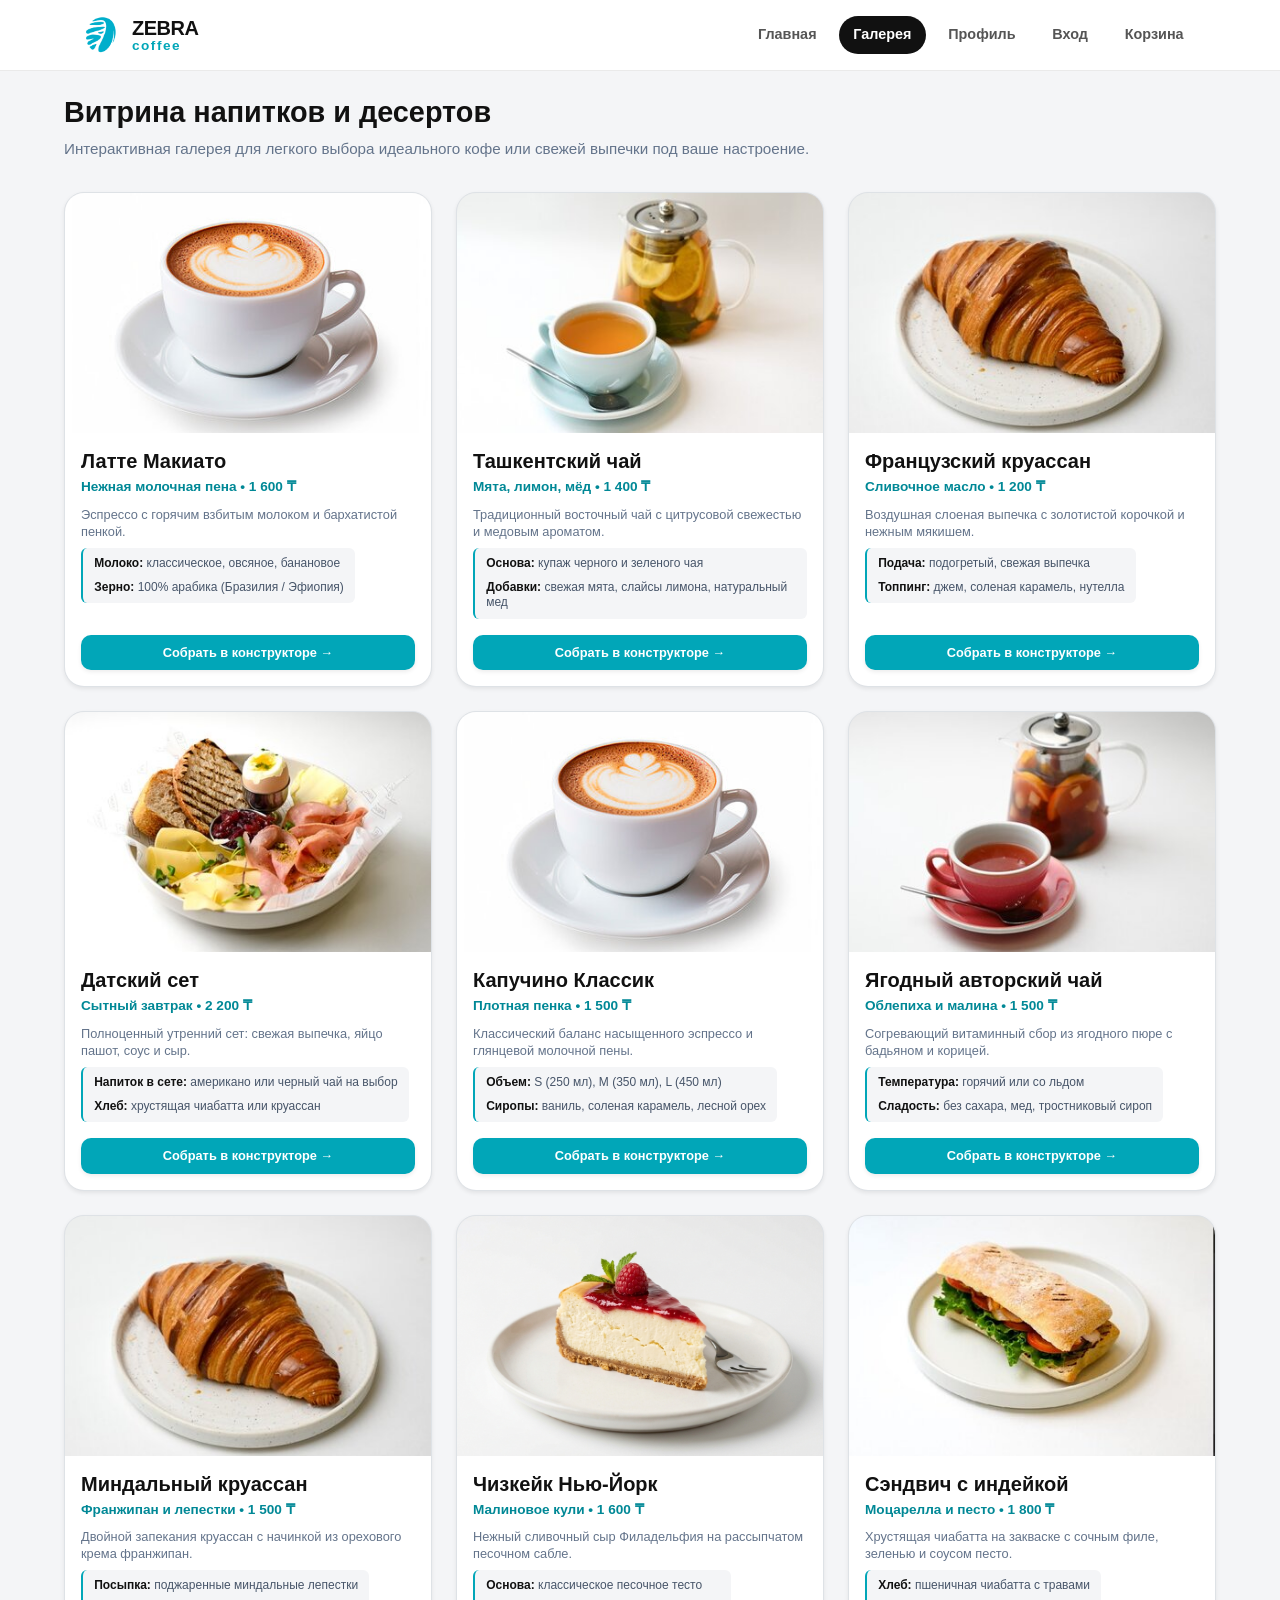
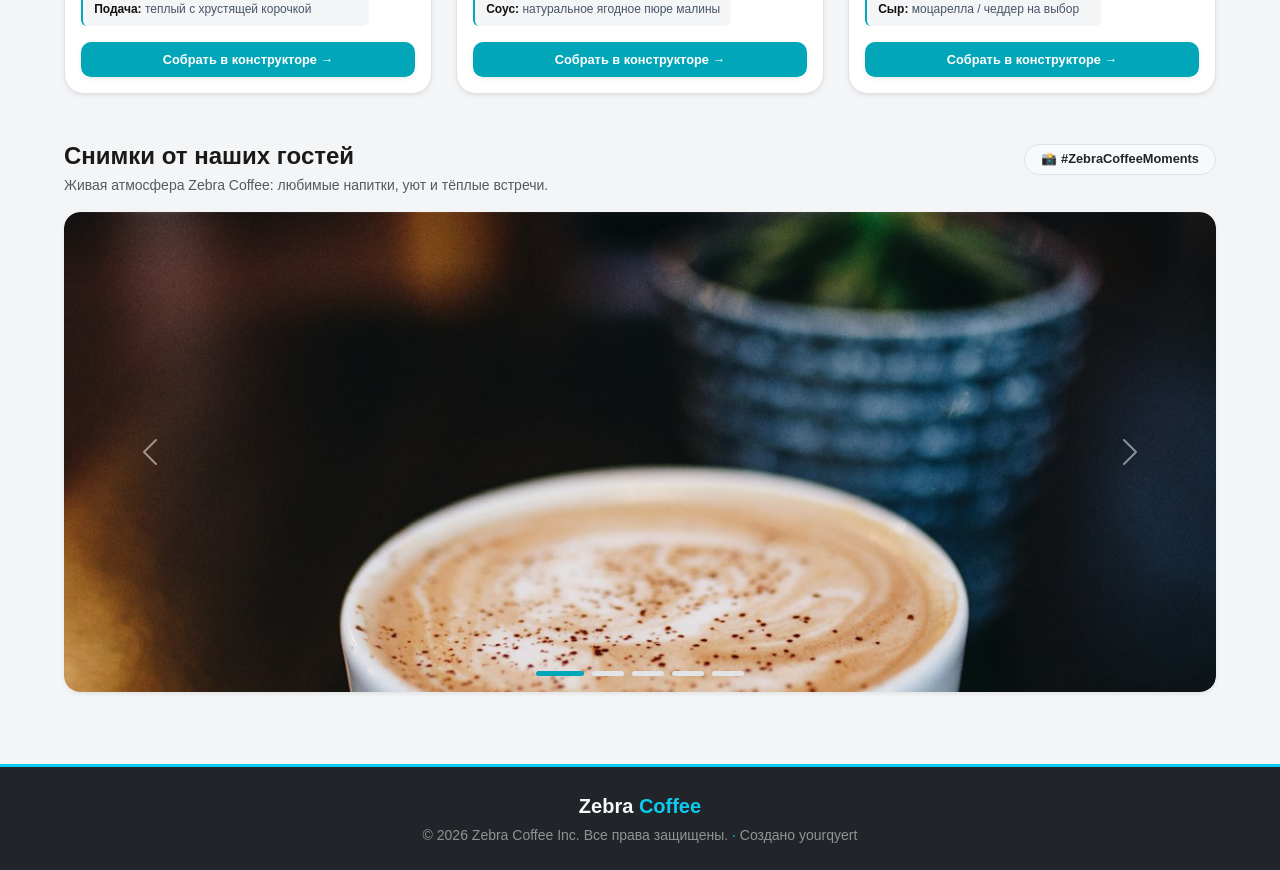
==== commit e39e63c7: "Revert "Merge remote-tracking branch 'origin/master'" This reverts commit fe362056a37844e76f323395ac" ====
--- a/gallery.html
+++ b/gallery.html
@@ -5,198 +5,234 @@
     <meta name="viewport" content="width=device-width, initial-scale=1.0">
     <title>Zebra Coffee — Галерея и помощь с выбором</title>
     <link href="https://cdn.jsdelivr.net/npm/bootstrap@5.3.3/dist/css/bootstrap.min.css" rel="stylesheet" integrity="sha384-QWTKZyjpPEjISv5WaRU9OFeRpok6YctnYmDr5pNlyT2bRjXh0JMhjY6hW+ALEwIH" crossorigin="anonymous">
-    <link rel="stylesheet" href="styles.css">
+    <link rel="stylesheet" href="additional.css?v=2">
 </head>
 <body>
 
-<div class="page-grid-layout">
-    <header id="main-header">
-        <div class="d-flex align-items-center gap-3">
-            <button class="btn-sidebar-toggle d-none d-lg-inline-flex" type="button" id="sidebarToggle" aria-label="Переключить боковое меню" title="Переключить меню">
-                <svg width="20" height="20" viewBox="0 0 24 24" fill="none" stroke="currentColor" stroke-width="2.5" stroke-linecap="round" stroke-linejoin="round">
-                    <line x1="3" y1="6" x2="21" y2="6"></line>
-                    <line x1="3" y1="12" x2="21" y2="12"></line>
-                    <line x1="3" y1="18" x2="21" y2="18"></line>
-                </svg>
+<div class="page-grid-layout d-flex flex-column min-vh-100">
+    <header id="main-header" class="navbar navbar-expand-lg bg-white border-bottom py-2 px-3 px-lg-4 sticky-top z-3">
+        <div class="container d-flex justify-content-between align-items-center">
+            <a href="index.html" class="logo d-inline-flex align-items-center gap-2 text-decoration-none text-dark">
+                <img class="logo" src="assets/logo.png" alt="logo" width="36" height="36" style="object-fit: contain;">
+                <h1 class="h5 mb-0 fw-bold">Zebra <span style="color: #01a6b8;">Coffee</span></h1>
+            </a>
+
+            <button class="navbar-toggler p-2" type="button" data-bs-toggle="collapse" data-bs-target="#galleryNavCollapse" aria-controls="galleryNavCollapse" aria-expanded="false" aria-label="Переключить навигацию">
+                <span class="navbar-toggler-icon"></span>
             </button>
-            <a href="index.html" class="logo">
-                <img class="logo" src="assets/logo.png" alt="logo">
-                <h1>Zebra <span>Coffee</span></h1>
-            </a>
-        </div>
-
-        <button class="navbar-toggler d-lg-none" type="button" data-bs-toggle="collapse" data-bs-target="#galleryNavCollapse" aria-controls="galleryNavCollapse" aria-expanded="false" aria-label="Переключить навигацию">
-            <span class="navbar-toggler-icon">
-                <svg width="20" height="20" viewBox="0 0 24 24" fill="none" stroke="currentColor" stroke-width="2.5" stroke-linecap="round" stroke-linejoin="round">
-                    <line x1="3" y1="6" x2="21" y2="6"></line>
-                    <line x1="3" y1="12" x2="21" y2="12"></line>
-                    <line x1="3" y1="18" x2="21" y2="18"></line>
-                </svg>
-            </span>
-        </button>
-
-        <nav class="nav-menu collapse d-lg-flex" id="galleryNavCollapse">
-            <ul>
-                <li><a href="index.html">Главная</a></li>
-                <li><a href="gallery.html" class="active">Галерея</a></li>
-                <li><a href="profile.html">Профиль</a></li>
-                <li><a href="component/auth.html">Вход</a></li>
-                <li><a href="profile/cart.html">Корзина</a></li>
-            </ul>
-        </nav>
+
+            <nav class="nav-menu collapse navbar-collapse flex-grow-0" id="galleryNavCollapse">
+                <ul class="navbar-nav d-flex flex-column flex-lg-row gap-1 gap-lg-2 list-unstyled mb-0 align-items-lg-center pt-2 pt-lg-0">
+                    <li class="nav-item"><a href="index.html" class="nav-link px-3 py-1 rounded-pill">Главная</a></li>
+                    <li class="nav-item"><a href="gallery.html" class="nav-link active px-3 py-1 rounded-pill">Галерея</a></li>
+                    <li class="nav-item"><a href="profile.html" class="nav-link px-3 py-1 rounded-pill">Профиль</a></li>
+                    <li class="nav-item"><a href="component/auth.html" class="nav-link px-3 py-1 rounded-pill">Вход</a></li>
+                    <li class="nav-item"><a href="profile/cart.html" class="nav-link px-3 py-1 rounded-pill">Корзина</a></li>
+                </ul>
+            </nav>
+        </div>
     </header>
 
-    <aside class="sidebar">
-        <h3>Меню и категории</h3>
-        <ul class="sidebar-nav">
-            <li><a href="index.html">☕ Все напитки</a></li>
-            <li><a href="gallery.html" class="active">🖼️ Витрина-галерея</a></li>
-        </ul>
-
-        <div class="sidebar-info-card">
-            <h4>Гид по вкусам</h4>
-            <p>Наведите на фото, чтобы узнать состав, доступные опции и сразу собрать заказ в конструкторе.</p>
-        </div>
-    </aside>
-
-    <main class="main-content">
+    <main class="main-content container py-4 px-3 px-md-4 flex-grow-1">
         <div class="gallery-header-block">
             <h2>Витрина напитков и десертов</h2>
             <p>Интерактивная галерея для легкого выбора идеального кофе или свежей выпечки под ваше настроение.</p>
         </div>
 
-        <section class="image-gallery">
-            <div class="gallery-item">
-                <img src="assets/latte.jpeg" alt="Латте Макиато">
-                <div class="gallery-overlay">
-                    <h4 class="item-title">Латте Макиато</h4>
-                    <span class="item-sub">Нежная молочная пена • 1 600 ₸</span>
-                    <p class="item-description">Эспрессо с горячим взбитым молоком и бархатистой пенкой.</p>
-                    <div class="item-options">
-                        <p><strong>Молоко:</strong> классическое, овсяное, банановое</p>
-                        <p><strong>Зерно:</strong> 100% арабика (Бразилия / Эфиопия)</p>
-                    </div>
-                    <button type="button" class="btn-builder border-0 w-100" data-bs-toggle="modal" data-bs-target="#orderModal" data-item="latte">Собрать в конструкторе →</button>
-                </div>
-            </div>
-
-            <div class="gallery-item">
-                <img src="assets/tashkent-tea.jpeg" alt="Ташкентский чай">
-                <div class="gallery-overlay">
-                    <h4 class="item-title">Ташкентский чай</h4>
-                    <span class="item-sub">Мята, лимон, мёд • 1 400 ₸</span>
-                    <p class="item-description">Традиционный восточный чай с цитрусовой свежестью и медовым ароматом.</p>
-                    <div class="item-options">
-                        <p><strong>Основа:</strong> купаж черного и зеленого чая</p>
-                        <p><strong>Добавки:</strong> свежая мята, слайсы лимона, натуральный мед</p>
-                    </div>
-                    <button type="button" class="btn-builder border-0 w-100" data-bs-toggle="modal" data-bs-target="#orderModal" data-item="tea">Собрать в конструкторе →</button>
-                </div>
-            </div>
-
-            <div class="gallery-item">
-                <img src="assets/kruassan.jpeg" alt="Классический круассан">
-                <div class="gallery-overlay">
-                    <h4 class="item-title">Французский круассан</h4>
-                    <span class="item-sub">Сливочное масло • 1 200 ₸</span>
-                    <p class="item-description">Воздушная слоеная выпечка с золотистой корочкой и нежным мякишем.</p>
-                    <div class="item-options">
-                        <p><strong>Подача:</strong> подогретый, свежая выпечка</p>
-                        <p><strong>Топпинг:</strong> джем, соленая карамель, нутелла</p>
-                    </div>
-                    <button type="button" class="btn-builder border-0 w-100" data-bs-toggle="modal" data-bs-target="#orderModal" data-item="croissant">Собрать в конструкторе →</button>
-                </div>
-            </div>
-
-            <div class="gallery-item">
-                <img src="assets/breakfast1.jpeg" alt="Датский сет">
-                <div class="gallery-overlay">
-                    <h4 class="item-title">Датский сет</h4>
-                    <span class="item-sub">Сытный завтрак • 2 200 ₸</span>
-                    <p class="item-description">Полноценный утренний сет: свежая выпечка, яйцо пашот, соус и сыр.</p>
-                    <div class="item-options">
-                        <p><strong>Напиток в сете:</strong> американо или черный чай на выбор</p>
-                        <p><strong>Хлеб:</strong> хрустящая чиабатта или круассан</p>
-                    </div>
-                    <button type="button" class="btn-builder border-0 w-100" data-bs-toggle="modal" data-bs-target="#orderModal" data-item="breakfast">Собрать в конструкторе →</button>
-                </div>
-            </div>
-
-            <div class="gallery-item">
-                <img src="assets/latte.jpeg" alt="Капучино Классик">
-                <div class="gallery-overlay">
-                    <h4 class="item-title">Капучино Классик</h4>
-                    <span class="item-sub">Плотная пенка • 1 500 ₸</span>
-                    <p class="item-description">Классический баланс насыщенного эспрессо и глянцевой молочной пены.</p>
-                    <div class="item-options">
-                        <p><strong>Объем:</strong> S (250 мл), M (350 мл), L (450 мл)</p>
-                        <p><strong>Сиропы:</strong> ваниль, соленая карамель, лесной орех</p>
-                    </div>
-                    <button type="button" class="btn-builder border-0 w-100" data-bs-toggle="modal" data-bs-target="#orderModal" data-item="cappuccino">Собрать в конструкторе →</button>
-                </div>
-            </div>
-
-            <div class="gallery-item">
-                <img src="assets/berry-tea.jpeg" alt="Ягодный чай">
-                <div class="gallery-overlay">
-                    <h4 class="item-title">Ягодный авторский чай</h4>
-                    <span class="item-sub">Облепиха и малина • 1 500 ₸</span>
-                    <p class="item-description">Согревающий витаминный сбор из ягодного пюре с бадьяном и корицей.</p>
-                    <div class="item-options">
-                        <p><strong>Температура:</strong> горячий или со льдом</p>
-                        <p><strong>Сладость:</strong> без сахара, мед, тростниковый сироп</p>
-                    </div>
-                    <button type="button" class="btn-builder border-0 w-100" data-bs-toggle="modal" data-bs-target="#orderModal" data-item="berrytea">Собрать в конструкторе →</button>
-                </div>
-            </div>
-
-            <div class="gallery-item">
-                <img src="assets/kruassan.jpeg" alt="Миндальный круассан">
-                <div class="gallery-overlay">
-                    <h4 class="item-title">Миндальный круассан</h4>
-                    <span class="item-sub">Франжипан и лепестки • 1 500 ₸</span>
-                    <p class="item-description">Двойной запекания круассан с начинкой из орехового крема франжипан.</p>
-                    <div class="item-options">
-                        <p><strong>Посыпка:</strong> поджаренные миндальные лепестки</p>
-                        <p><strong>Подача:</strong> теплый с хрустящей корочкой</p>
-                    </div>
-                    <button type="button" class="btn-builder border-0 w-100" data-bs-toggle="modal" data-bs-target="#orderModal" data-item="almond-croissant">Собрать в конструкторе →</button>
-                </div>
-            </div>
-
-            <div class="gallery-item">
-                <img src="assets/sandwich.jpeg" alt="Сэндвич с индейкой">
-                <div class="gallery-overlay">
-                    <h4 class="item-title">Сэндвич с индейкой</h4>
-                    <span class="item-sub">Чиабатта, сыр, зелень • 1 800 ₸</span>
-                    <p class="item-description">Филе индейки су-вид, свежие томаты, соус песто и сыр моцарелла.</p>
-                    <div class="item-options">
-                        <p><strong>Хлеб:</strong> темная или классическая чиабатта</p>
-                        <p><strong>Острота:</strong> классический или с соусом халапеньо</p>
-                    </div>
-                    <button type="button" class="btn-builder border-0 w-100" data-bs-toggle="modal" data-bs-target="#orderModal" data-item="sandwich">Собрать в конструкторе →</button>
-                </div>
-            </div>
-
-            <div class="gallery-item">
-                <img src="assets/flat-white.jpeg" alt="Флэт Уайт">
-                <div class="gallery-overlay">
-                    <h4 class="item-title">Флэт Уайт</h4>
-                    <span class="item-sub">Двойной эспрессо • 1 700 ₸</span>
-                    <p class="item-description">Для тех, кто любит выраженный кофейный профиль с тонким слоем молока.</p>
-                    <div class="item-options">
-                        <p><strong>Шот:</strong> Double Ristretto (100% арабика)</p>
-                        <p><strong>Молоко:</strong> цельное, безлактозное, миндальное</p>
-                    </div>
-                    <button type="button" class="btn-builder border-0 w-100" data-bs-toggle="modal" data-bs-target="#orderModal" data-item="flatwhite">Собрать в конструкторе →</button>
-                </div>
+        <section class="image-gallery row g-4 mb-5">
+        <div class="col-lg-4 col-md-6 col-12 d-flex">
+            <div class="gallery-item card h-100 w-100 shadow-sm border overflow-hidden position-relative">
+                <img src="assets/latte.jpeg" alt="Латте Макиато" class="card-img-top object-fit-cover w-100" style="height: 240px;">
+                <div class="gallery-overlay card-body d-flex flex-column justify-content-end p-3">
+                    <h4 class="item-title card-title fs-5 fw-bold mb-1">Латте Макиато</h4>
+                    <span class="item-sub text-info-emphasis fw-bold small mb-2">Нежная молочная пена • 1 600 ₸</span>
+                    <p class="item-description card-text small mb-2 text-secondary">Эспрессо с горячим взбитым молоком и бархатистой пенкой.</p>
+                    <div class="item-options small mb-3">
+                        <p class="mb-1 text-body"><strong>Молоко:</strong>  классическое, овсяное, банановое</p>
+                        <p class="mb-0 text-body"><strong>Зерно:</strong>  100% арабика (Бразилия / Эфиопия)</p>
+                    </div>
+                    <button type="button" class="btn btn-info text-white fw-bold w-100 btn-builder mt-auto shadow-sm" data-bs-toggle="modal" data-bs-target="#orderModal" data-item="latte">Собрать в конструкторе →</button>
+                </div>
+            </div>
+        </div>
+        <div class="col-lg-4 col-md-6 col-12 d-flex">
+            <div class="gallery-item card h-100 w-100 shadow-sm border overflow-hidden position-relative">
+                <img src="assets/tashkent-tea.jpeg" alt="Ташкентский чай" class="card-img-top object-fit-cover w-100" style="height: 240px;">
+                <div class="gallery-overlay card-body d-flex flex-column justify-content-end p-3">
+                    <h4 class="item-title card-title fs-5 fw-bold mb-1">Ташкентский чай</h4>
+                    <span class="item-sub text-info-emphasis fw-bold small mb-2">Мята, лимон, мёд • 1 400 ₸</span>
+                    <p class="item-description card-text small mb-2 text-secondary">Традиционный восточный чай с цитрусовой свежестью и медовым ароматом.</p>
+                    <div class="item-options small mb-3">
+                        <p class="mb-1 text-body"><strong>Основа:</strong>  купаж черного и зеленого чая</p>
+                        <p class="mb-0 text-body"><strong>Добавки:</strong>  свежая мята, слайсы лимона, натуральный мед</p>
+                    </div>
+                    <button type="button" class="btn btn-info text-white fw-bold w-100 btn-builder mt-auto shadow-sm" data-bs-toggle="modal" data-bs-target="#orderModal" data-item="tea">Собрать в конструкторе →</button>
+                </div>
+            </div>
+        </div>
+        <div class="col-lg-4 col-md-6 col-12 d-flex">
+            <div class="gallery-item card h-100 w-100 shadow-sm border overflow-hidden position-relative">
+                <img src="assets/kruassan.jpeg" alt="Французский круассан" class="card-img-top object-fit-cover w-100" style="height: 240px;">
+                <div class="gallery-overlay card-body d-flex flex-column justify-content-end p-3">
+                    <h4 class="item-title card-title fs-5 fw-bold mb-1">Французский круассан</h4>
+                    <span class="item-sub text-info-emphasis fw-bold small mb-2">Сливочное масло • 1 200 ₸</span>
+                    <p class="item-description card-text small mb-2 text-secondary">Воздушная слоеная выпечка с золотистой корочкой и нежным мякишем.</p>
+                    <div class="item-options small mb-3">
+                        <p class="mb-1 text-body"><strong>Подача:</strong>  подогретый, свежая выпечка</p>
+                        <p class="mb-0 text-body"><strong>Топпинг:</strong>  джем, соленая карамель, нутелла</p>
+                    </div>
+                    <button type="button" class="btn btn-info text-white fw-bold w-100 btn-builder mt-auto shadow-sm" data-bs-toggle="modal" data-bs-target="#orderModal" data-item="croissant">Собрать в конструкторе →</button>
+                </div>
+            </div>
+        </div>
+        <div class="col-lg-4 col-md-6 col-12 d-flex">
+            <div class="gallery-item card h-100 w-100 shadow-sm border overflow-hidden position-relative">
+                <img src="assets/breakfast1.jpeg" alt="Датский сет" class="card-img-top object-fit-cover w-100" style="height: 240px;">
+                <div class="gallery-overlay card-body d-flex flex-column justify-content-end p-3">
+                    <h4 class="item-title card-title fs-5 fw-bold mb-1">Датский сет</h4>
+                    <span class="item-sub text-info-emphasis fw-bold small mb-2">Сытный завтрак • 2 200 ₸</span>
+                    <p class="item-description card-text small mb-2 text-secondary">Полноценный утренний сет: свежая выпечка, яйцо пашот, соус и сыр.</p>
+                    <div class="item-options small mb-3">
+                        <p class="mb-1 text-body"><strong>Напиток в сете:</strong>  американо или черный чай на выбор</p>
+                        <p class="mb-0 text-body"><strong>Хлеб:</strong>  хрустящая чиабатта или круассан</p>
+                    </div>
+                    <button type="button" class="btn btn-info text-white fw-bold w-100 btn-builder mt-auto shadow-sm" data-bs-toggle="modal" data-bs-target="#orderModal" data-item="breakfast">Собрать в конструкторе →</button>
+                </div>
+            </div>
+        </div>
+        <div class="col-lg-4 col-md-6 col-12 d-flex">
+            <div class="gallery-item card h-100 w-100 shadow-sm border overflow-hidden position-relative">
+                <img src="assets/latte.jpeg" alt="Капучино Классик" class="card-img-top object-fit-cover w-100" style="height: 240px;">
+                <div class="gallery-overlay card-body d-flex flex-column justify-content-end p-3">
+                    <h4 class="item-title card-title fs-5 fw-bold mb-1">Капучино Классик</h4>
+                    <span class="item-sub text-info-emphasis fw-bold small mb-2">Плотная пенка • 1 500 ₸</span>
+                    <p class="item-description card-text small mb-2 text-secondary">Классический баланс насыщенного эспрессо и глянцевой молочной пены.</p>
+                    <div class="item-options small mb-3">
+                        <p class="mb-1 text-body"><strong>Объем:</strong>  S (250 мл), M (350 мл), L (450 мл)</p>
+                        <p class="mb-0 text-body"><strong>Сиропы:</strong>  ваниль, соленая карамель, лесной орех</p>
+                    </div>
+                    <button type="button" class="btn btn-info text-white fw-bold w-100 btn-builder mt-auto shadow-sm" data-bs-toggle="modal" data-bs-target="#orderModal" data-item="cappuccino">Собрать в конструкторе →</button>
+                </div>
+            </div>
+        </div>
+        <div class="col-lg-4 col-md-6 col-12 d-flex">
+            <div class="gallery-item card h-100 w-100 shadow-sm border overflow-hidden position-relative">
+                <img src="assets/berry-tea.jpeg" alt="Ягодный авторский чай" class="card-img-top object-fit-cover w-100" style="height: 240px;">
+                <div class="gallery-overlay card-body d-flex flex-column justify-content-end p-3">
+                    <h4 class="item-title card-title fs-5 fw-bold mb-1">Ягодный авторский чай</h4>
+                    <span class="item-sub text-info-emphasis fw-bold small mb-2">Облепиха и малина • 1 500 ₸</span>
+                    <p class="item-description card-text small mb-2 text-secondary">Согревающий витаминный сбор из ягодного пюре с бадьяном и корицей.</p>
+                    <div class="item-options small mb-3">
+                        <p class="mb-1 text-body"><strong>Температура:</strong>  горячий или со льдом</p>
+                        <p class="mb-0 text-body"><strong>Сладость:</strong>  без сахара, мед, тростниковый сироп</p>
+                    </div>
+                    <button type="button" class="btn btn-info text-white fw-bold w-100 btn-builder mt-auto shadow-sm" data-bs-toggle="modal" data-bs-target="#orderModal" data-item="berrytea">Собрать в конструкторе →</button>
+                </div>
+            </div>
+        </div>
+        <div class="col-lg-4 col-md-6 col-12 d-flex">
+            <div class="gallery-item card h-100 w-100 shadow-sm border overflow-hidden position-relative">
+                <img src="assets/kruassan.jpeg" alt="Миндальный круассан" class="card-img-top object-fit-cover w-100" style="height: 240px;">
+                <div class="gallery-overlay card-body d-flex flex-column justify-content-end p-3">
+                    <h4 class="item-title card-title fs-5 fw-bold mb-1">Миндальный круассан</h4>
+                    <span class="item-sub text-info-emphasis fw-bold small mb-2">Франжипан и лепестки • 1 500 ₸</span>
+                    <p class="item-description card-text small mb-2 text-secondary">Двойной запекания круассан с начинкой из орехового крема франжипан.</p>
+                    <div class="item-options small mb-3">
+                        <p class="mb-1 text-body"><strong>Посыпка:</strong>  поджаренные миндальные лепестки</p>
+                        <p class="mb-0 text-body"><strong>Подача:</strong>  теплый с хрустящей корочкой</p>
+                    </div>
+                    <button type="button" class="btn btn-info text-white fw-bold w-100 btn-builder mt-auto shadow-sm" data-bs-toggle="modal" data-bs-target="#orderModal" data-item="almond-croissant">Собрать в конструкторе →</button>
+                </div>
+            </div>
+        </div>
+        <div class="col-lg-4 col-md-6 col-12 d-flex">
+            <div class="gallery-item card h-100 w-100 shadow-sm border overflow-hidden position-relative">
+                <img src="assets/cheesecake.jpg" alt="Чизкейк Нью-Йорк" class="card-img-top object-fit-cover w-100" style="height: 240px;">
+                <div class="gallery-overlay card-body d-flex flex-column justify-content-end p-3">
+                    <h4 class="item-title card-title fs-5 fw-bold mb-1">Чизкейк Нью-Йорк</h4>
+                    <span class="item-sub text-info-emphasis fw-bold small mb-2">Малиновое кули • 1 600 ₸</span>
+                    <p class="item-description card-text small mb-2 text-secondary">Нежный сливочный сыр Филадельфия на рассыпчатом песочном сабле.</p>
+                    <div class="item-options small mb-3">
+                        <p class="mb-1 text-body"><strong>Основа:</strong>  классическое песочное тесто</p>
+                        <p class="mb-0 text-body"><strong>Соус:</strong>  натуральное ягодное пюре малины</p>
+                    </div>
+                    <button type="button" class="btn btn-info text-white fw-bold w-100 btn-builder mt-auto shadow-sm" data-bs-toggle="modal" data-bs-target="#orderModal" data-item="cheesecake">Собрать в конструкторе →</button>
+                </div>
+            </div>
+        </div>
+        <div class="col-lg-4 col-md-6 col-12 d-flex">
+            <div class="gallery-item card h-100 w-100 shadow-sm border overflow-hidden position-relative">
+                <img src="assets/sandwich.jpeg" alt="Сэндвич с индейкой" class="card-img-top object-fit-cover w-100" style="height: 240px;">
+                <div class="gallery-overlay card-body d-flex flex-column justify-content-end p-3">
+                    <h4 class="item-title card-title fs-5 fw-bold mb-1">Сэндвич с индейкой</h4>
+                    <span class="item-sub text-info-emphasis fw-bold small mb-2">Моцарелла и песто • 1 800 ₸</span>
+                    <p class="item-description card-text small mb-2 text-secondary">Хрустящая чиабатта на закваске с сочным филе, зеленью и соусом песто.</p>
+                    <div class="item-options small mb-3">
+                        <p class="mb-1 text-body"><strong>Хлеб:</strong>  пшеничная чиабатта с травами</p>
+                        <p class="mb-0 text-body"><strong>Сыр:</strong>  моцарелла / чеддер на выбор</p>
+                    </div>
+                    <button type="button" class="btn btn-info text-white fw-bold w-100 btn-builder mt-auto shadow-sm" data-bs-toggle="modal" data-bs-target="#orderModal" data-item="sandwich">Собрать в конструкторе →</button>
+                </div>
+            </div>
+        </div>
+    </section>
+
+        <section class="visitors-gallery-section mb-5">
+            <div class="d-flex flex-column flex-md-row justify-content-between align-items-md-center mb-3">
+                <div>
+                    <h3 class="fs-4 fw-bold mb-1">Снимки от наших гостей</h3>
+                    <p class="text-muted small mb-0">Живая атмосфера Zebra Coffee: любимые напитки, уют и тёплые встречи.</p>
+                </div>
+                <span class="badge bg-light text-dark border px-3 py-2 rounded-pill mt-2 mt-md-0 align-self-start align-self-md-auto">
+                    📸 #ZebraCoffeeMoments
+                </span>
+            </div>
+
+            <div id="visitorsCarousel" class="carousel slide rounded-4 overflow-hidden shadow-sm" data-bs-ride="carousel" data-bs-interval="3500">
+
+                <div class="carousel-indicators mb-3">
+                    <button type="button" data-bs-target="#visitorsCarousel" data-bs-slide-to="0" class="active" aria-current="true" aria-label="Слайд 1"></button>
+                    <button type="button" data-bs-target="#visitorsCarousel" data-bs-slide-to="1" aria-label="Слайд 2"></button>
+                    <button type="button" data-bs-target="#visitorsCarousel" data-bs-slide-to="2" aria-label="Слайд 3"></button>
+                    <button type="button" data-bs-target="#visitorsCarousel" data-bs-slide-to="3" aria-label="Слайд 4"></button>
+                    <button type="button" data-bs-target="#visitorsCarousel" data-bs-slide-to="4" aria-label="Слайд 5"></button>
+                </div>
+
+                <div class="carousel-inner rounded-4 overflow-hidden">
+                    <div class="carousel-item active">
+                        <img src="assets/visitor-1.jpg" class="d-block w-100 object-fit-cover" style="height: 480px; max-height: 60vh;" alt="Гости в кофейне Zebra Coffee">
+                    </div>
+                    <div class="carousel-item">
+                        <img src="assets/visitor-2.jpg" class="d-block w-100 object-fit-cover" style="height: 480px; max-height: 60vh;" alt="Атмосфера за столиком Zebra Coffee">
+                    </div>
+                    <div class="carousel-item">
+                        <img src="assets/visitor-3.jpg" class="d-block w-100 object-fit-cover" style="height: 480px; max-height: 60vh;" alt="Утренний кофе от гостя Zebra Coffee">
+                    </div>
+                    <div class="carousel-item">
+                        <img src="assets/visitor-4.jpg" class="d-block w-100 object-fit-cover" style="height: 480px; max-height: 60vh;" alt="Латте-арт на столике Zebra Coffee">
+                    </div>
+                    <div class="carousel-item">
+                        <img src="assets/visitor-5.jpg" class="d-block w-100 object-fit-cover" style="height: 480px; max-height: 60vh;" alt="Свежая выпечка и кофе от посетителя">
+                    </div>
+                </div>
+
+                <button class="carousel-control-prev" type="button" data-bs-target="#visitorsCarousel" data-bs-slide="prev">
+                    <span class="carousel-control-prev-icon" aria-hidden="true"></span>
+                    <span class="visually-hidden">Предыдущее</span>
+                </button>
+                <button class="carousel-control-next" type="button" data-bs-target="#visitorsCarousel" data-bs-slide="next">
+                    <span class="carousel-control-next-icon" aria-hidden="true"></span>
+                    <span class="visually-hidden">Следующее</span>
+                </button>
             </div>
         </section>
     </main>
 
-    <footer id="main-footer">
-        <p>created by yourqyert</p>
-        <p>&copy; 2026 Zebra Coffee Inc. Все права защищены.</p>
+    <footer id="main-footer" class="mt-auto bg-dark text-light border-top border-info border-3 py-4">
+        <div class="container text-center">
+            <p class="mb-1 fw-bold fs-5">Zebra <span class="text-info">Coffee</span></p>
+            <p class="small text-white-50 mb-0">&copy; 2026 Zebra Coffee Inc. Все права защищены. <span class="text-info">·</span> Создано yourqyert</p>
+        </div>
     </footer>
 </div>
 
@@ -276,7 +312,7 @@
                         <textarea id="orderComment" name="comment" rows="2" class="form-control" placeholder="Подогреть, без сахара..." style="border-radius: 14px; border-color: #e2e4e8; font-size: 0.85rem;"></textarea>
                     </div>
 
-                    <button type="submit" class="btn-primary" style="width: 100%;">Перейти к оформлению заказа →</button>
+                    <button type="submit" class="btn btn-info text-white fw-bold btn-primary" style="width: 100%;">Перейти к оформлению заказа →</button>
                 </form>
             </div>
         </div>
@@ -285,24 +321,5 @@
 
 <script src="https://cdn.jsdelivr.net/npm/bootstrap@5.3.3/dist/js/bootstrap.bundle.min.js" integrity="sha384-YvpcrYf0tY3lHB60NNkmXc5s9fDVZLESaAA55NDzOxhy9GkcIdslK1eN7N6jIeHz" crossorigin="anonymous"></script>
 
-<script>
-    const orderModalEl = document.getElementById('orderModal');
-    if (orderModalEl) {
-        orderModalEl.addEventListener('show.bs.modal', function (event) {
-            const button = event.relatedTarget;
-            if (button && button.dataset.item) {
-                const select = document.getElementById('drinkSelect');
-                if (select) {
-                    select.value = button.dataset.item;
-                }
-            }
-        });
-    const sidebarToggle = document.getElementById('sidebarToggle');
-    if (sidebarToggle) {
-        sidebarToggle.addEventListener('click', function() {
-            document.body.classList.toggle('sidebar-collapsed');
-        });
-    }
-</script>
 </body>
-</html>+</html>
--- a/additional.css
+++ b/additional.css
@@ -0,0 +1,1340 @@
+* {
+    margin: 0;
+    padding: 0;
+    box-sizing: border-box;
+    font-family: -apple-system, BlinkMacSystemFont, "SF Pro Display", "Segoe UI", Roboto, Helvetica, Arial, sans-serif;
+}
+
+body {
+    background-color: #f4f5f7;
+    color: #1a1a1a;
+    min-height: 100vh;
+}
+
+a {
+    color: #01a6b8;
+    text-decoration: none;
+    transition: all 0.2s ease;
+}
+
+a:hover {
+    color: #008896;
+}
+
+.page-grid-layout {
+    display: flex;
+    flex-direction: column;
+    min-height: 100vh;
+}
+
+#main-header {
+    background-color: #ffffff;
+    border-bottom: 1px solid #eaeaea;
+    padding: 1rem 2rem;
+    display: flex;
+    justify-content: space-between;
+    align-items: center;
+    position: sticky;
+    top: 0;
+    z-index: 100;
+}
+
+#main-header .logo h1 {
+    font-size: 1.5rem;
+    font-weight: 800;
+    letter-spacing: -0.5px;
+    color: #111111;
+}
+
+#main-header .logo span {
+    color: #01a6b8;
+}
+
+.nav-menu ul {
+    list-style: none;
+    display: flex;
+    gap: 0.5rem;
+    align-items: center;
+}
+
+.nav-menu ul li a {
+    color: #555555;
+    font-size: 0.9rem;
+    font-weight: 600;
+    padding: 0.5rem 0.9rem;
+    border-radius: 20px;
+    transition: all 0.2s ease;
+}
+
+.nav-menu ul li a:hover {
+    background-color: #f0f0f2;
+    color: #111111;
+}
+
+.nav-menu ul li a.active {
+    background-color: #111111;
+    color: #ffffff;
+}
+
+.sidebar {
+    background-color: #ffffff;
+    border-right: 1px solid #eaeaea;
+    padding: 2rem 1.5rem;
+    display: flex;
+    flex-direction: column;
+    gap: 1.5rem;
+}
+
+.sidebar h3 {
+    font-size: 1.1rem;
+    font-weight: 800;
+    color: #111111;
+}
+
+.sidebar-nav {
+    list-style: none;
+    display: flex;
+    flex-direction: column;
+    gap: 0.5rem;
+}
+
+.sidebar-nav li a {
+    display: block;
+    color: #555555;
+    font-size: 0.9rem;
+    font-weight: 600;
+    padding: 0.6rem 0.9rem;
+    border-radius: 12px;
+    transition: all 0.2s ease;
+}
+
+.sidebar-nav li a:hover {
+    background-color: #f4f5f7;
+    color: #111111;
+}
+
+.sidebar-nav li a.active {
+    background-color: #e0f6f8;
+    color: #01a6b8;
+}
+
+.sidebar-info-card {
+    margin-top: auto;
+    background: #f8fafc;
+    border: 1px dashed #cbd5e1;
+    border-radius: 14px;
+    padding: 1rem;
+}
+
+.sidebar-info-card h4 {
+    font-size: 0.9rem;
+    font-weight: 700;
+    margin-bottom: 0.3rem;
+    color: #111;
+}
+
+.sidebar-info-card p {
+    font-size: 0.8rem;
+    color: #64748b;
+    line-height: 1.3;
+}
+
+.main-content {
+    max-width: 1200px;
+}
+
+.hero-banner {
+    background: linear-gradient(135deg, #111111 0%, #202428 100%);
+    color: #ffffff;
+    border-radius: 24px;
+    padding: 3rem 2.5rem;
+    margin-bottom: 2rem;
+    box-shadow: 0 10px 30px rgba(0, 0, 0, 0.08);
+}
+
+.hero-banner h2 {
+    color: #ffffff !important;
+    font-size: 2.2rem;
+    font-weight: 800;
+    margin-bottom: 0.8rem;
+    letter-spacing: -0.5px;
+}
+
+.hero-banner p {
+    color: #a0a0a0;
+    font-size: 1.05rem;
+    max-width: 600px;
+    margin-bottom: 1.5rem;
+}
+
+.category-chips,
+.category-chips.btn-group {
+    display: flex !important;
+    flex-wrap: wrap !important;
+    gap: 0.6rem !important;
+    margin-bottom: 1.8rem !important;
+    overflow-x: auto;
+    padding-bottom: 4px;
+    border-radius: 0 !important;
+    width: auto !important;
+}
+
+.category-chips .chip,
+.category-chips.btn-group > .btn,
+.category-chips.btn-group > .btn-chip {
+    padding: 0.5rem 1.15rem !important;
+    border-radius: 20px !important;
+    background-color: #ffffff !important;
+    border: 1px solid #e2e4e8 !important;
+    color: #555555 !important;
+    font-size: 0.85rem !important;
+    font-weight: 600 !important;
+    display: inline-flex !important;
+    align-items: center !important;
+    gap: 6px !important;
+    cursor: pointer !important;
+    margin: 0 !important;
+    box-shadow: none !important;
+    transition: all 0.2s ease !important;
+    white-space: nowrap !important;
+    line-height: 1.5 !important;
+}
+
+.category-chips .chip:hover,
+.category-chips.btn-group > .btn:hover,
+.category-chips.btn-group > .btn-chip:hover {
+    background-color: #f8fafc !important;
+    border-color: #cbd5e1 !important;
+    color: #111111 !important;
+}
+
+.category-chips .chip.active,
+.category-chips.btn-group > .btn-check:checked + .btn,
+.category-chips.btn-group > .btn-check:checked + .btn-chip {
+    background-color: #111111 !important;
+    color: #ffffff !important;
+    border-color: #111111 !important;
+}
+
+.category-chips.btn-group > .btn-check:focus + .btn,
+.category-chips.btn-group > .btn-check:focus + .btn-chip {
+    box-shadow: 0 0 0 2px rgba(1, 166, 184, 0.25) !important;
+}
+
+.section-title {
+    font-size: 1.4rem;
+    font-weight: 800;
+    margin-bottom: 1.2rem;
+    color: #111111;
+}
+
+.cards-flex-row {
+    margin-bottom: 2.5rem;
+}
+
+.product-card {
+    width: 100%;
+    display: flex;
+    flex-direction: column;
+    justify-content: space-between;
+    background: #ffffff;
+    border-radius: 20px;
+    padding: 1.2rem;
+    text-align: center;
+    border: 1px solid #eee;
+    box-shadow: 0 4px 15px rgba(0, 0, 0, 0.03);
+    transition: transform 0.2s ease, box-shadow 0.2s ease;
+}
+
+.product-card:hover {
+    transform: translateY(-5px);
+    box-shadow: 0 10px 25px rgba(0, 0, 0, 0.08);
+}
+
+.product-card img {
+    width: 140px;
+    height: 140px;
+    object-fit: cover;
+    margin: 0 auto 1rem auto;
+    display: block;
+    border-radius: 16px;
+}
+
+.card-content {
+    flex-grow: 1;
+    display: flex;
+    flex-direction: column;
+}
+
+.product-card h4 {
+    font-size: 1rem;
+    font-weight: 700;
+    margin-bottom: 0.4rem;
+    color: #111111;
+}
+
+.product-card .description {
+    font-size: 0.8rem;
+    color: #71717a;
+    line-height: 1.4;
+    margin-bottom: 0.8rem;
+}
+
+.product-card .price {
+    color: #01a6b8;
+    font-weight: 800;
+    font-size: 1.05rem;
+    margin-top: auto;
+    margin-bottom: 1rem;
+}
+
+.btn-primary, .btn {
+    display: inline-block;
+    background-color: #01a6b8;
+    color: #ffffff !important;
+    padding: 0.8rem 1.6rem;
+    border-radius: 14px;
+    font-size: 0.95rem;
+    font-weight: 700;
+    border: none;
+    cursor: pointer;
+    text-align: center;
+    transition: background-color 0.2s ease;
+}
+
+.btn-primary:hover, .btn:hover {
+    background-color: #008896;
+}
+
+.btn-secondary {
+    display: inline-block;
+    width: 100%;
+    padding: 0.8rem;
+    background-color: #ffffff;
+    color: #111111;
+    border: 1px solid #e2e4e8;
+    border-radius: 14px;
+    font-size: 0.9rem;
+    font-weight: 600;
+    cursor: pointer;
+    text-align: center;
+    transition: all 0.2s ease;
+}
+
+.btn-secondary:hover {
+    background-color: #f7f7f8;
+    border-color: #cbd5e1;
+}
+
+#main-footer {
+    width: 100%;
+    text-align: center;
+}
+
+@media (max-width: 768px) and (min-width: 551px) {
+
+    .hero-banner h2 { font-size: 1.8rem; }
+    .hero-banner p { font-size: 0.95rem; }
+    .section-title { font-size: 1.25rem; }
+
+}
+
+@media (max-width: 767.98px) {
+
+    .main-content {
+        padding: 1rem !important;
+    }
+    .hero-banner {
+        padding: 2rem 1.25rem !important;
+    }
+}
+
+@media (max-width: 550px) {
+
+    .hero-banner h2 { font-size: 1.45rem; }
+    .hero-banner p { font-size: 0.85rem; }
+    .section-title { font-size: 1.15rem; }
+
+}
+
+.logo {
+    display: inline-flex;
+    align-items: center;
+    gap: 0.75rem;
+    text-decoration: none;
+    line-height: 1;
+}
+
+.logo img {
+    width: 38px;
+    height: 38px;
+    object-fit: contain;
+    border-radius: 8px;
+    display: block;
+
+    filter: invert(47%) sepia(91%) saturate(1636%) hue-rotate(152deg) brightness(94%) contrast(101%);
+}
+
+#main-header .logo h1 {
+    font-size: 1.4rem;
+    font-weight: 800;
+    letter-spacing: -0.5px;
+    color: #111111;
+    margin: 0;
+}
+
+#main-header .logo span {
+    color: #01a6b8;
+}
+
+#main-header .logo h1 {
+    display: flex;
+    flex-direction: column;
+    line-height: 1.1;
+    font-size: 1.25rem;
+    font-weight: 800;
+    text-transform: uppercase;
+}
+
+#main-header .logo span {
+    font-size: 0.85rem;
+    font-weight: 600;
+    letter-spacing: 1.5px;
+    text-transform: lowercase;
+    color: #01a6b8;
+}
+
+.help-choice-banner {
+    background: #ffffff;
+    border: 1px solid #e2e4e8;
+    border-radius: 20px;
+    padding: 1.8rem 2rem;
+    display: flex;
+    justify-content: space-between;
+    align-items: center;
+    gap: 1.5rem;
+    margin-bottom: 2.5rem;
+    box-shadow: 0 4px 15px rgba(0, 0, 0, 0.03);
+}
+
+.help-choice-banner .choice-text h3 {
+    font-size: 1.25rem;
+    font-weight: 800;
+    margin-bottom: 0.4rem;
+    color: #111111;
+}
+
+.help-choice-banner .choice-text p {
+    color: #64748b;
+    font-size: 0.9rem;
+    line-height: 1.4;
+    max-width: 600px;
+}
+
+.gallery-header-block {
+    margin-bottom: 2rem;
+}
+
+.gallery-header-block h2 {
+    font-size: 1.8rem;
+    font-weight: 800;
+    margin-bottom: 0.5rem;
+    color: #111111;
+}
+
+.gallery-header-block p {
+    color: #64748b;
+    font-size: 0.95rem;
+}
+
+.gallery-item {
+    position: relative;
+    border-radius: 20px;
+    overflow: hidden;
+    background-color: #e2e4e8;
+    box-shadow: 0 4px 15px rgba(0, 0, 0, 0.04);
+}
+
+.gallery-item img {
+    width: 100%;
+    height: 100%;
+    object-fit: cover;
+    display: block;
+    transition: transform 0.35s ease;
+}
+
+.gallery-overlay {
+    position: absolute;
+    inset: 0;
+    background: linear-gradient(to top, rgba(0, 0, 0, 0.85) 0%, rgba(0, 0, 0, 0.2) 100%);
+    color: #ffffff;
+    display: flex;
+    flex-direction: column;
+    justify-content: flex-end;
+    align-items: flex-start;
+    padding: 1.4rem;
+    opacity: 0;
+    transition: opacity 0.3s ease;
+}
+
+.gallery-overlay .item-title {
+    font-size: 1.1rem;
+    font-weight: 800;
+    margin-bottom: 0.2rem;
+}
+
+.gallery-overlay .item-sub {
+    font-size: 0.8rem;
+    color: #01a6b8;
+    font-weight: 600;
+}
+
+.gallery-item:hover img {
+    transform: scale(1.08);
+}
+
+.gallery-item:hover .gallery-overlay {
+    opacity: 1;
+}
+
+@media (max-width: 768px) {
+    .auth-container {
+        flex-direction: column !important;
+        width: 100% !important;
+        max-width: 480px !important;
+        margin: 1rem auto !important;
+        border-radius: 20px !important;
+    }
+
+    .auth-banner {
+        min-height: 280px !important;
+        flex: none !important;
+    }
+
+    .auth-banner .carousel-item img {
+        min-height: 280px !important;
+        height: 280px !important;
+    }
+
+    .auth-banner-caption {
+        left: 20px !important;
+        right: 20px !important;
+        bottom: 45px !important;
+    }
+
+    .auth-banner-caption h3 {
+        font-size: 18px !important;
+    }
+
+    .auth-banner-caption p {
+        font-size: 12px !important;
+    }
+
+    .auth-banner .carousel-indicators {
+        margin-left: 20px !important;
+        margin-bottom: 20px !important;
+    }
+
+    .auth-card {
+        padding: 30px 20px !important;
+    }
+
+    .help-choice-banner {
+        flex-direction: column;
+        align-items: flex-start;
+    }
+
+    .image-gallery {
+        grid-template-columns: repeat(2, 1fr);
+        grid-auto-rows: 200px;
+    }
+}
+
+@media (max-width: 550px) {
+    .image-gallery {
+        grid-template-columns: 1fr;
+    }
+}
+
+.profile-card, .status-card {
+    background: #ffffff;
+    border-radius: 24px;
+    padding: 2.5rem 2rem;
+    text-align: center;
+    border: 1px solid #e2e4e8;
+    box-shadow: 0 4px 15px rgba(0, 0, 0, 0.03);
+    max-width: 520px;
+    margin: 1rem auto 2rem auto;
+}
+
+.profile-img {
+    display: block;
+    width: 110px;
+    height: 110px;
+    margin: 0 auto 1rem;
+    border-radius: 50%;
+    object-fit: cover;
+    border: 4px solid #01a6b8;
+}
+
+.badge {
+    display: inline-block;
+    padding: 0.35rem 0.8rem;
+    border-radius: 20px;
+    font-size: 0.8rem;
+    font-weight: 700;
+    background-color: #e0f6f8;
+    color: #01a6b8;
+    margin-bottom: 1.2rem;
+}
+
+.table-card {
+    background: #ffffff;
+    border-radius: 20px;
+    padding: 1.5rem;
+    border: 1px solid #e2e4e8;
+    box-shadow: 0 4px 15px rgba(0, 0, 0, 0.03);
+    margin-bottom: 2rem;
+    overflow-x: auto;
+}
+
+.modern-table {
+    width: 100%;
+    border-collapse: collapse;
+}
+
+.modern-table th {
+    text-align: left;
+    padding: 0.9rem 1rem;
+    color: #888888;
+    font-size: 0.85rem;
+    font-weight: 600;
+    border-bottom: 1px solid #f0f0f0;
+}
+
+.modern-table td {
+    padding: 1.1rem 1rem;
+    border-bottom: 1px solid #f7f7f8;
+    font-size: 0.95rem;
+}
+
+.modern-table tr:last-child td {
+    border-bottom: none;
+}
+
+.form-group {
+    margin-bottom: 16px;
+    text-align: left;
+}
+
+.form-group label {
+    display: block;
+    font-size: 0.85rem;
+    font-weight: 600;
+    margin-bottom: 6px;
+    color: #333333;
+}
+
+.form-group input,
+.form-group select,
+.form-group textarea {
+    width: 100%;
+    padding: 13px 16px;
+    border-radius: 14px;
+    border: 1px solid #e2e4e8;
+    background-color: #f8fafc;
+    font-size: 14px;
+    outline: none;
+    color: #212529;
+    transition: all 0.2s ease;
+}
+
+.form-group input:focus,
+.form-group select:focus,
+.form-group textarea:focus {
+    background-color: #ffffff;
+    border-color: #01a6b8;
+    box-shadow: 0 0 0 3px rgba(1, 166, 184, 0.15);
+}
+
+.modal-details {
+    background-color: #ffffff;
+    border: 1px solid #e2e4e8;
+    border-radius: 20px;
+    padding: 1.2rem;
+    margin: 1.5rem 0;
+}
+
+.modal-details summary {
+    font-size: 1.05rem;
+    font-weight: 700;
+    cursor: pointer;
+    list-style: none;
+    display: flex;
+    align-items: center;
+    justify-content: space-between;
+}
+
+.modal-details summary::-webkit-details-marker {
+    display: none;
+}
+
+.modal-content {
+    margin-top: 1.2rem;
+    padding-top: 1.2rem;
+    border-top: 1px solid #f0f0f0;
+}
+
+.auth-page-body {
+    background-color: #ececec;
+    display: flex;
+    justify-content: center;
+    align-items: center;
+    min-height: 100vh;
+}
+
+.auth-container {
+    display: flex;
+    width: min(1480px, calc(100% - 48px));
+    max-width: none;
+    min-height: min(600px, 86vh);
+    background-color: #ffffff;
+    border-radius: 28px;
+    overflow: hidden;
+    box-shadow: 0 20px 50px rgba(0, 0, 0, 0.08);
+    margin: auto;
+}
+
+.auth-banner {
+    flex: 1 1 50%;
+    background-color: #111111;
+    padding: 0;
+    position: relative;
+    overflow: hidden;
+    display: flex;
+    flex-direction: column;
+    justify-content: space-between;
+    color: #ffffff;
+    min-height: 600px;
+}
+
+.auth-banner .logo h1 {
+    color: #ffffff;
+}
+
+.auth-carousel-overlay {
+    background: linear-gradient(180deg, rgba(0, 0, 0, 0.45) 0%, rgba(0, 0, 0, 0.15) 45%, rgba(0, 0, 0, 0.8) 100%);
+    pointer-events: none;
+}
+
+.auth-banner-caption {
+    left: 36px !important;
+    right: 36px !important;
+    bottom: 58px !important;
+    padding: 0 !important;
+    text-shadow: 0 2px 10px rgba(0, 0, 0, 0.6);
+}
+
+.auth-banner-caption h3 {
+    font-size: 24px;
+    font-weight: 800;
+    line-height: 1.3;
+    margin-bottom: 6px;
+    color: #ffffff;
+}
+
+.auth-banner-caption p {
+    font-size: 13px;
+    color: rgba(255, 255, 255, 0.85);
+    line-height: 1.4;
+}
+
+.auth-banner .carousel-indicators {
+    position: absolute !important;
+    bottom: 0 !important;
+    justify-content: flex-start;
+    margin-left: 36px;
+    margin-right: 36px;
+    margin-bottom: 30px;
+    gap: 8px;
+}
+
+.auth-banner .carousel-indicators button.indicator,
+.auth-banner .carousel-indicators [data-bs-target] {
+    width: 26px;
+    height: 4px;
+    border-radius: 2px;
+    background-color: rgba(255, 255, 255, 0.4);
+    border: none;
+    padding: 0;
+    margin: 0;
+    opacity: 0.6;
+    transition: all 0.3s ease;
+}
+
+.auth-banner .carousel-indicators button.indicator.active,
+.auth-banner .carousel-indicators [data-bs-target].active {
+    background-color: #01a6b8;
+    width: 42px;
+    opacity: 1;
+}
+
+.auth-banner .carousel-control-prev,
+.auth-banner .carousel-control-next {
+    width: 38px;
+    height: 38px;
+    top: 50%;
+    transform: translateY(-50%);
+    background: rgba(0, 0, 0, 0.3);
+    border-radius: 50%;
+    margin: 0 12px;
+    opacity: 0;
+    transition: opacity 0.25s ease, background 0.25s ease;
+}
+
+.auth-banner:hover .carousel-control-prev,
+.auth-banner:hover .carousel-control-next {
+    opacity: 0.75;
+}
+
+.auth-banner .carousel-control-prev:hover,
+.auth-banner .carousel-control-next:hover {
+    opacity: 1;
+    background: rgba(1, 166, 184, 0.85);
+}
+
+.auth-banner-footer h3 {
+    font-size: 24px;
+    font-weight: 800;
+    line-height: 1.3;
+    margin-bottom: 24px;
+}
+
+.banner-indicators {
+    display: flex;
+    gap: 6px;
+}
+
+.indicator {
+    width: 24px;
+    height: 3px;
+    background: rgba(255, 255, 255, 0.3);
+    border-radius: 2px;
+}
+
+.indicator.active {
+    background: #01a6b8;
+}
+
+.auth-card {
+    flex: 1 1 50%;
+    padding: 48px 42px;
+    display: flex;
+    flex-direction: column;
+    justify-content: center;
+}
+
+.auth-card h2 {
+    font-size: 24px;
+    font-weight: 800;
+    margin-bottom: 6px;
+    color: #111111;
+}
+
+.auth-subtitle {
+    font-size: 13px;
+    color: #71717a;
+    margin-bottom: 24px;
+}
+
+.icon {
+    width: 20px;
+    height: 20px;
+    display: inline-block;
+    vertical-align: middle;
+}
+
+.nav-menu ul li a.nav-link {
+    display: inline-flex;
+    align-items: center;
+    justify-content: center;
+    padding: 0.4rem 0.6rem;
+}
+
+.nav-menu .icon {
+    width: 20px;
+    height: 20px;
+    display: block;
+    object-fit: contain;
+    transition: transform 0.2s ease, filter 0.2s ease;
+}
+
+.nav-menu ul li a:hover .icon {
+    transform: scale(1.1);
+    filter: invert(47%) sepia(91%) saturate(1636%) hue-rotate(152deg) brightness(94%) contrast(101%);
+}
+
+.image-gallery {
+    grid-auto-rows: 320px;
+}
+
+.gallery-overlay {
+    position: static;
+    inset: auto;
+    background: #ffffff;
+    color: #1a1a1a;
+    display: flex;
+    flex-direction: column;
+    justify-content: flex-start;
+    padding: 1.2rem;
+    opacity: 1;
+    overflow: visible;
+}
+
+.gallery-overlay .item-title {
+    font-size: 1.15rem;
+    font-weight: 800;
+    margin-bottom: 0.2rem;
+    color: #111111 !important;
+}
+
+.gallery-overlay .item-sub {
+    font-size: 0.85rem;
+    color: #008896 !important;
+    font-weight: 700;
+    margin-bottom: 0.6rem;
+}
+
+.gallery-overlay .item-description {
+    font-size: 0.8rem;
+    color: #64748b !important;
+    line-height: 1.35;
+    margin-bottom: 0.6rem;
+}
+
+.gallery-overlay .item-options {
+    background: #f4f5f7;
+    border-left: 2px solid #01a6b8;
+    padding: 0.5rem 0.7rem;
+    border-radius: 6px;
+    margin-bottom: 0.8rem;
+    display: flex;
+    flex-direction: column;
+    gap: 0.25rem;
+}
+
+.gallery-overlay .item-options p {
+    font-size: 0.75rem;
+    color: #475569 !important;
+    line-height: 1.3;
+}
+
+.gallery-overlay .item-options strong {
+    color: #111111 !important;
+}
+
+.gallery-overlay .btn-builder {
+    display: inline-block;
+    background-color: #01a6b8 !important;
+    color: #ffffff !important;
+    text-align: center;
+    padding: 0.5rem 0.8rem;
+    border-radius: 10px;
+    font-size: 0.8rem;
+    font-weight: 700;
+    text-decoration: none;
+    border: none;
+    cursor: pointer;
+    outline: none;
+    font-family: inherit;
+    transition: background-color 0.2s ease, transform 0.2s ease;
+}
+
+.gallery-overlay .btn-builder:hover {
+    background-color: #008896 !important;
+    transform: translateY(-2px);
+}
+
+body {
+    background-color: #f4f5f7 !important;
+    color: #1a1a1a !important;
+    font-family: -apple-system, BlinkMacSystemFont, "SF Pro Display", "Segoe UI", Roboto, Helvetica, Arial, sans-serif !important;
+}
+
+a {
+    color: #01a6b8;
+    text-decoration: none !important;
+}
+
+a:hover {
+    color: #008896;
+    text-decoration: none !important;
+}
+
+#main-header {
+    background-color: #ffffff !important;
+    border-bottom: 1px solid #eaeaea !important;
+    padding: 1rem 2rem !important;
+}
+
+#main-header .navbar {
+    padding: 0 !important;
+    background: transparent !important;
+}
+
+#main-header .logo {
+    display: inline-flex !important;
+    align-items: center !important;
+    gap: 0.75rem !important;
+    text-decoration: none !important;
+}
+
+#main-header .logo h1 {
+    display: flex !important;
+    flex-direction: column !important;
+    line-height: 1.1 !important;
+    font-size: 1.25rem !important;
+    font-weight: 800 !important;
+    text-transform: uppercase !important;
+    color: #111111 !important;
+    margin: 0 !important;
+}
+
+#main-header .logo span {
+    font-size: 0.85rem !important;
+    font-weight: 600 !important;
+    letter-spacing: 1.5px !important;
+    text-transform: lowercase !important;
+    color: #01a6b8 !important;
+}
+
+.nav-menu ul {
+    list-style: none !important;
+    display: flex !important;
+    gap: 0.5rem !important;
+    align-items: center !important;
+    margin: 0 !important;
+    padding: 0 !important;
+}
+
+.nav-menu ul li a {
+    color: #555555 !important;
+    font-size: 0.9rem !important;
+    font-weight: 600 !important;
+    padding: 0.5rem 0.9rem !important;
+    border-radius: 20px !important;
+    transition: all 0.2s ease !important;
+    text-decoration: none !important;
+    display: inline-block !important;
+}
+
+.nav-menu ul li a:hover {
+    background-color: #f0f0f2 !important;
+    color: #111111 !important;
+}
+
+.nav-menu ul li a.active {
+    background-color: #111111 !important;
+    color: #ffffff !important;
+}
+
+.btn-primary, .btn.hero-btn {
+    background-color: #01a6b8 !important;
+    border-color: #01a6b8 !important;
+    color: #ffffff !important;
+    padding: 0.8rem 1.6rem !important;
+    border-radius: 14px !important;
+    font-size: 0.95rem !important;
+    font-weight: 700 !important;
+    border: none !important;
+    cursor: pointer !important;
+    text-align: center !important;
+    transition: background-color 0.2s ease !important;
+    box-shadow: none !important;
+}
+
+.btn-primary:hover, .btn.hero-btn:hover {
+    background-color: #008896 !important;
+    border-color: #008896 !important;
+    color: #ffffff !important;
+}
+
+.btn-secondary {
+    display: inline-block !important;
+    width: 100% !important;
+    padding: 0.8rem !important;
+    background-color: #ffffff !important;
+    color: #111111 !important;
+    border: 1px solid #e2e4e8 !important;
+    border-radius: 14px !important;
+    font-size: 0.9rem !important;
+    font-weight: 600 !important;
+    cursor: pointer !important;
+    text-align: center !important;
+    transition: all 0.2s ease !important;
+    box-shadow: none !important;
+}
+
+.btn-secondary:hover {
+    background-color: #f7f7f8 !important;
+    border-color: #cbd5e1 !important;
+    color: #111111 !important;
+}
+
+.card.product-card {
+    background: #ffffff !important;
+    border-radius: 20px !important;
+    padding: 1.2rem !important;
+    text-align: center !important;
+    border: 1px solid #eee !important;
+    box-shadow: 0 4px 15px rgba(0, 0, 0, 0.03) !important;
+    transition: transform 0.2s ease, box-shadow 0.2s ease !important;
+}
+
+.card.product-card:hover {
+    transform: translateY(-5px) !important;
+    box-shadow: 0 10px 25px rgba(0, 0, 0, 0.08) !important;
+}
+
+.btn-carousel-arrow {
+    width: 38px;
+    height: 38px;
+    border-radius: 50%;
+    background-color: #ffffff;
+    border: 1px solid #e2e4e8;
+    color: #111111;
+    display: inline-flex;
+    align-items: center;
+    justify-content: center;
+    cursor: pointer;
+    transition: all 0.2s ease;
+    box-shadow: 0 2px 6px rgba(0, 0, 0, 0.04);
+}
+
+.btn-carousel-arrow:hover {
+    background-color: #111111;
+    color: #ffffff;
+    border-color: #111111;
+    transform: translateY(-1px);
+}
+
+.carousel-indicators.carousel-stripes,
+.visitors-gallery-section .carousel-indicators {
+    position: relative !important;
+    bottom: auto !important;
+    margin: 1.5rem 0 0 0 !important;
+    padding: 0 !important;
+    display: flex !important;
+    justify-content: center !important;
+    align-items: center !important;
+    gap: 8px !important;
+}
+
+.carousel-indicators.carousel-stripes [data-bs-target],
+.visitors-gallery-section .carousel-indicators [data-bs-target] {
+    width: 32px !important;
+    height: 5px !important;
+    border-radius: 4px !important;
+    background-color: #e2e4e8 !important;
+    border: none !important;
+    margin: 0 !important;
+    padding: 0 !important;
+    opacity: 1 !important;
+    cursor: pointer !important;
+    transition: all 0.3s cubic-bezier(0.4, 0, 0.2, 1) !important;
+}
+
+.carousel-indicators.carousel-stripes [data-bs-target]:hover,
+.visitors-gallery-section .carousel-indicators [data-bs-target]:hover {
+    background-color: #cbd5e1 !important;
+}
+
+.carousel-indicators.carousel-stripes .active,
+.visitors-gallery-section .carousel-indicators .active {
+    width: 48px !important;
+    background-color: #01a6b8 !important;
+    border-radius: 4px !important;
+}
+
+.visitors-gallery-section #visitorsCarousel {
+    border-radius: 20px;
+}
+
+.visitors-gallery-section #visitorsCarousel > .carousel-indicators {
+    position: absolute !important;
+    right: 0 !important;
+    bottom: 1rem !important;
+    left: 0 !important;
+    margin: 0 !important;
+}
+
+.visitors-gallery-section #visitorsCarousel .carousel-inner {
+    border-radius: 20px;
+    padding: 0;
+}
+
+.visitors-gallery-section #visitorsCarousel .carousel-control-prev,
+.visitors-gallery-section #visitorsCarousel .carousel-control-next {
+    display: flex;
+}
+
+.modal-content {
+    border-radius: 24px !important;
+    border: none !important;
+    box-shadow: 0 20px 50px rgba(0, 0, 0, 0.15) !important;
+}
+
+.form-control, .form-select {
+    border-radius: 14px !important;
+    border: 1px solid #e2e4e8 !important;
+    background-color: #f8fafc !important;
+    padding: 13px 16px !important;
+    font-size: 14px !important;
+    color: #212529 !important;
+    transition: all 0.2s ease !important;
+}
+
+.form-control:focus, .form-select:focus {
+    border-color: #01a6b8 !important;
+    box-shadow: 0 0 0 3px rgba(1, 166, 184, 0.15) !important;
+    background-color: #ffffff !important;
+}
+
+.input-group, .custom-input-group {
+    display: flex !important;
+    align-items: center !important;
+    border-radius: 14px !important;
+    border: 1px solid #e2e4e8 !important;
+    background-color: #f8fafc !important;
+    overflow: hidden !important;
+    transition: all 0.2s ease !important;
+}
+
+.input-group:focus-within, .custom-input-group:focus-within {
+    border-color: #01a6b8 !important;
+    box-shadow: 0 0 0 3px rgba(1, 166, 184, 0.15) !important;
+    background-color: #ffffff !important;
+}
+
+.input-group .input-group-text, .custom-input-group .input-group-text {
+    background: transparent !important;
+    background-color: transparent !important;
+    border: none !important;
+    padding: 0 0 0 16px !important;
+    margin: 0 !important;
+    font-size: 1.1rem !important;
+    line-height: 1 !important;
+    display: flex !important;
+    align-items: center !important;
+}
+
+.input-group .form-control, .custom-input-group .form-control {
+    border: none !important;
+    background: transparent !important;
+    background-color: transparent !important;
+    padding: 13px 16px 13px 10px !important;
+    font-size: 14px !important;
+    box-shadow: none !important;
+    border-radius: 0 !important;
+    outline: none !important;
+    flex-grow: 1 !important;
+}
+
+.form-check-input:checked {
+    background-color: #01a6b8 !important;
+    border-color: #01a6b8 !important;
+}
+
+.navbar-toggler {
+    display: inline-flex;
+    align-items: center;
+    justify-content: center;
+    width: 42px;
+    height: 42px;
+    padding: 0;
+    border-radius: 12px;
+    border: 1px solid #e2e4e8;
+    background-color: #ffffff;
+    color: #111111;
+    cursor: pointer;
+    transition: all 0.2s ease;
+    box-shadow: 0 2px 6px rgba(0, 0, 0, 0.04);
+}
+
+.navbar-toggler:hover {
+    background-color: #f4f5f7;
+    border-color: #cbd5e1;
+    color: #01a6b8;
+}
+
+.navbar-toggler:focus {
+    box-shadow: 0 0 0 3px rgba(1, 166, 184, 0.2);
+    outline: none;
+}
+
+@media (max-width: 991px) {
+    #main-header {
+        display: flex !important;
+        flex-wrap: wrap !important;
+        justify-content: space-between !important;
+        align-items: center !important;
+        padding: 0.85rem 1.25rem !important;
+    }
+
+    #main-header > div:first-child,
+    #main-header .d-flex.align-items-center,
+    #main-header > .logo,
+    #main-header > a:first-child {
+        display: flex !important;
+        align-items: center !important;
+        order: 1 !important;
+    }
+
+    .navbar-toggler {
+        order: 2 !important;
+        margin-left: auto !important;
+        flex-shrink: 0 !important;
+    }
+
+    .nav-menu,
+    .nav-menu.collapse,
+    .nav-menu.collapsing,
+    .nav-menu.collapse.show {
+        order: 10 !important;
+        flex-basis: 100% !important;
+        width: 100% !important;
+    }
+
+    .nav-menu.collapse:not(.show):not(.collapsing) {
+        display: none !important;
+    }
+
+    .nav-menu.collapsing,
+    .nav-menu.collapse.show {
+        display: block !important;
+        margin: 0 !important;
+        padding: 0 !important;
+        border: none !important;
+    }
+
+    .nav-menu ul {
+        flex-direction: column !important;
+        align-items: stretch !important;
+        gap: 0.4rem !important;
+        padding: 0.8rem 0 0 0 !important;
+        margin: 0.8rem 0 0 0 !important;
+        border-top: 1px solid #eaeaea !important;
+    }
+
+    .nav-menu ul li {
+        width: 100% !important;
+    }
+
+    .nav-menu ul li a {
+        display: block !important;
+        width: 100% !important;
+        padding: 0.75rem 1.2rem !important;
+        border-radius: 12px !important;
+        font-size: 0.95rem !important;
+    }
+}
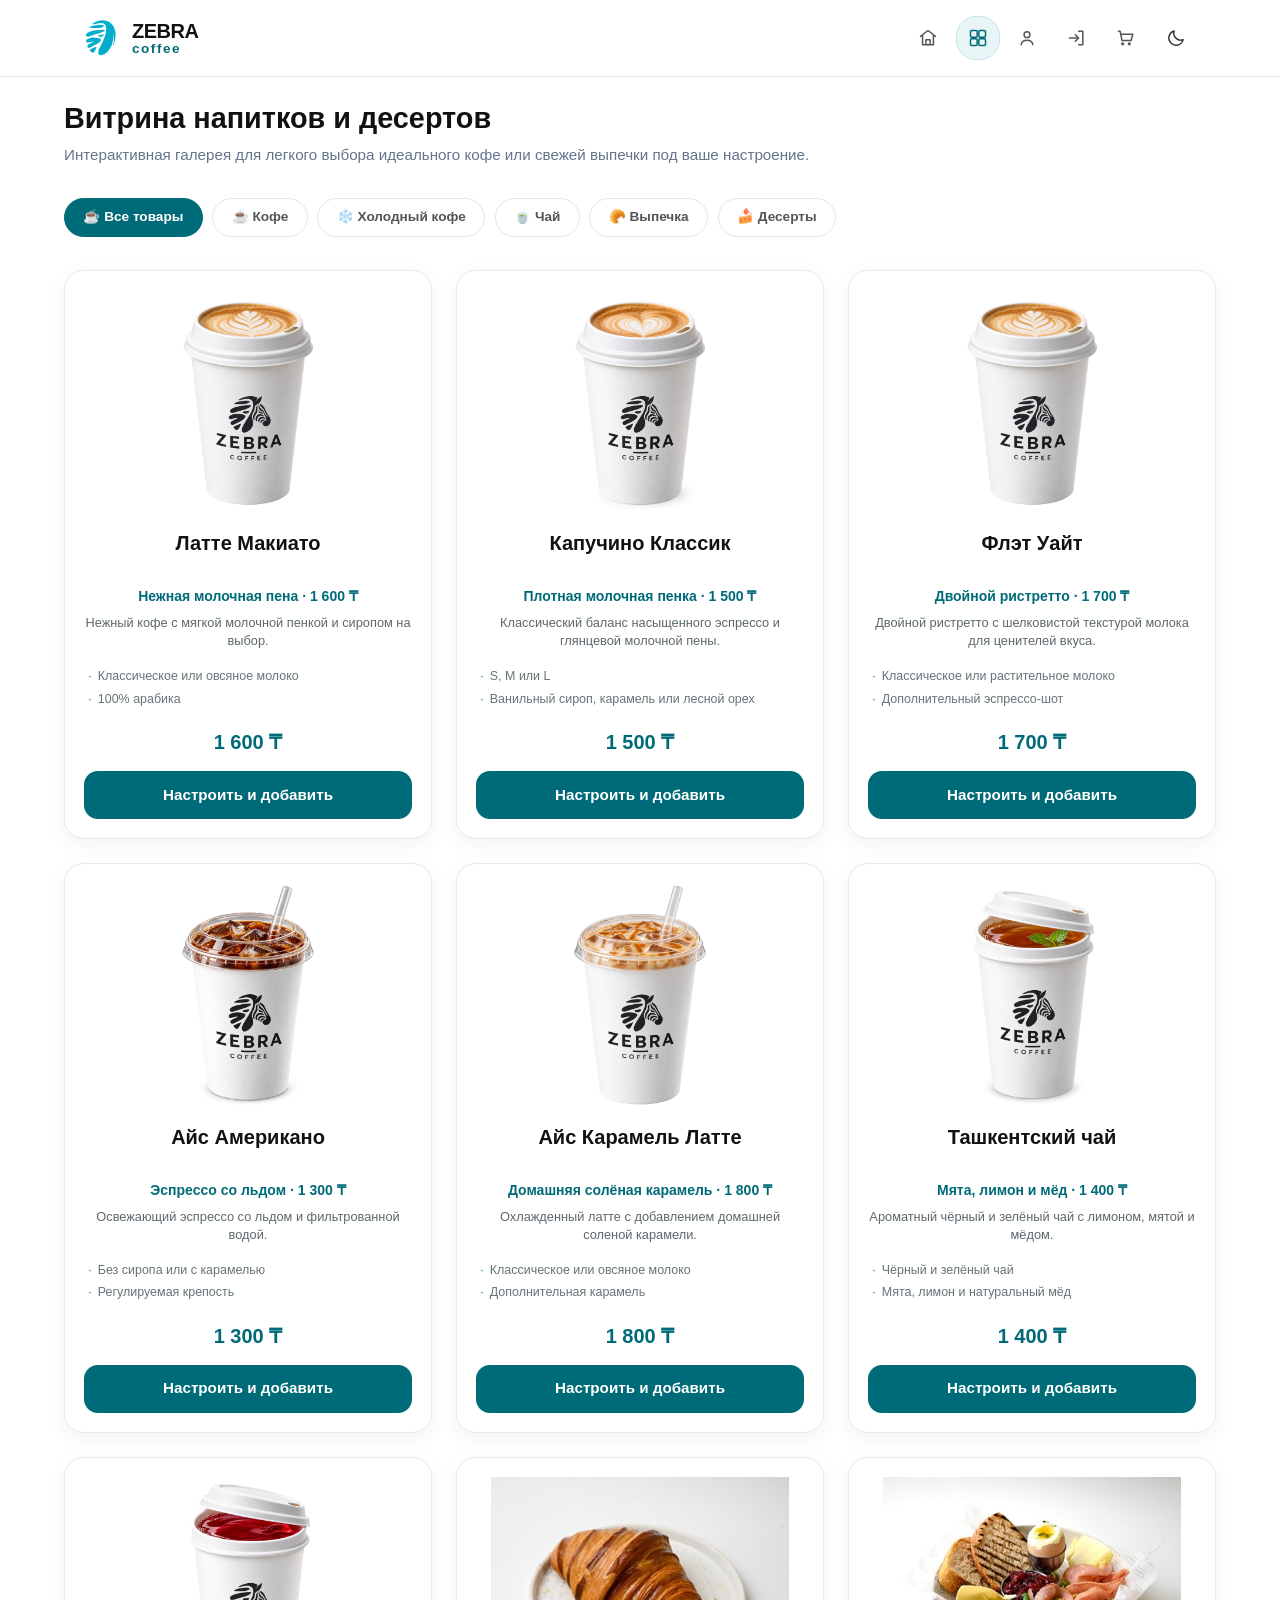
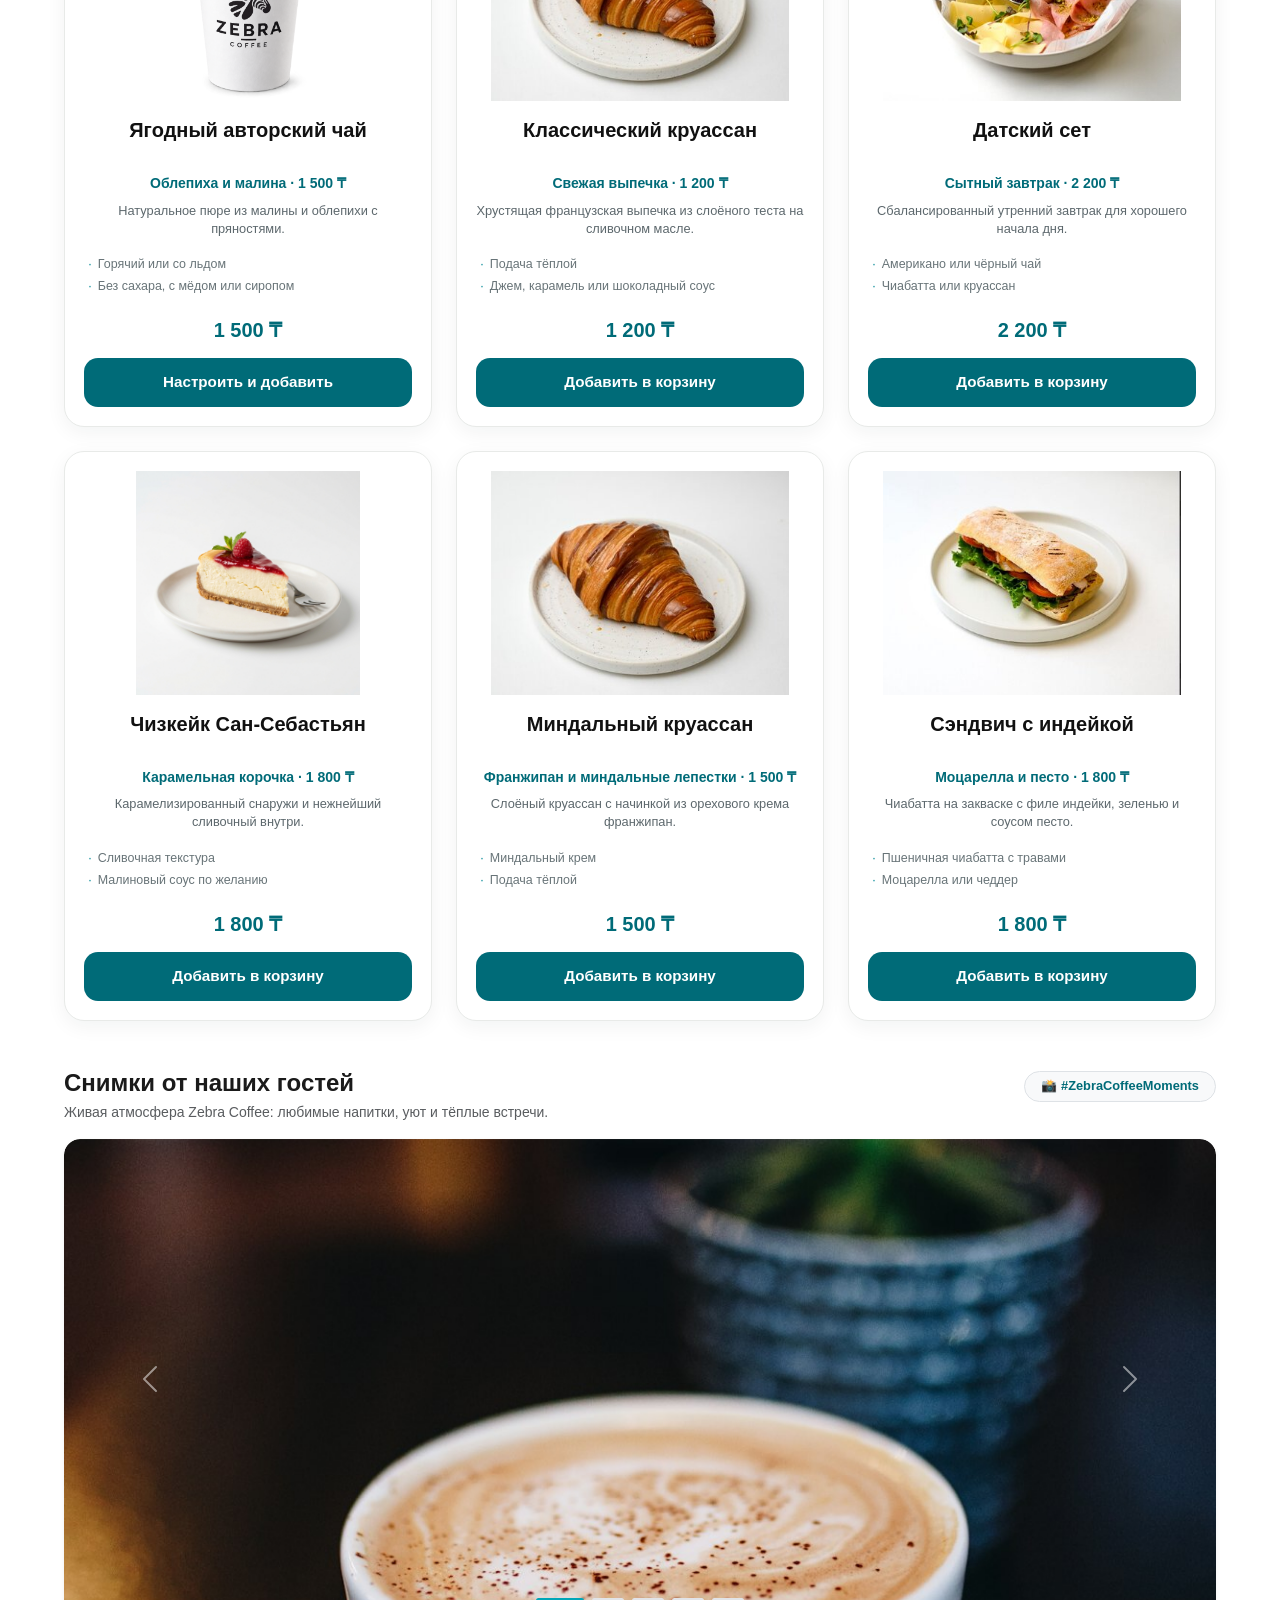
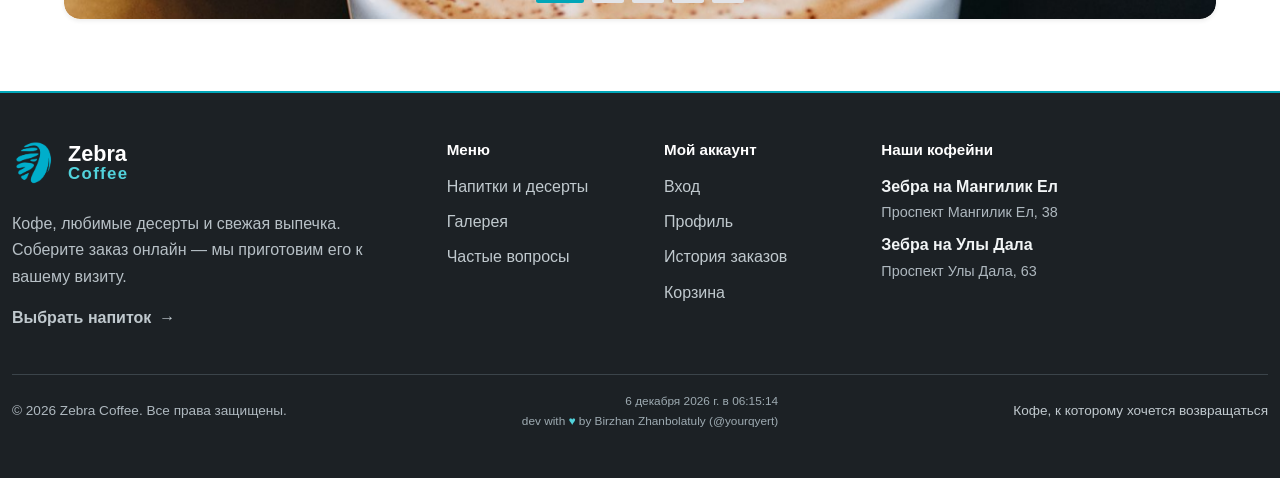
==== commit 13181766: "assignment 4" ====
--- a/gallery.html
+++ b/gallery.html
@@ -1,11 +1,14 @@
 <!DOCTYPE html>
-<html lang="ru">
+<html lang="ru" data-bs-theme="light">
 <head>
     <meta charset="UTF-8">
     <meta name="viewport" content="width=device-width, initial-scale=1.0">
     <title>Zebra Coffee — Галерея и помощь с выбором</title>
     <link href="https://cdn.jsdelivr.net/npm/bootstrap@5.3.3/dist/css/bootstrap.min.css" rel="stylesheet" integrity="sha384-QWTKZyjpPEjISv5WaRU9OFeRpok6YctnYmDr5pNlyT2bRjXh0JMhjY6hW+ALEwIH" crossorigin="anonymous">
     <link rel="stylesheet" href="additional.css?v=2">
+    <link rel="stylesheet" href="assignment4.css?v=20261019-nav-labels-1">
+    <script src="assignment4.js"></script>
+    <script src="products.js?v=20261019-gallery-fix-3"></script>
 </head>
 <body>
 
@@ -23,11 +26,12 @@
 
             <nav class="nav-menu collapse navbar-collapse flex-grow-0" id="galleryNavCollapse">
                 <ul class="navbar-nav d-flex flex-column flex-lg-row gap-1 gap-lg-2 list-unstyled mb-0 align-items-lg-center pt-2 pt-lg-0">
-                    <li class="nav-item"><a href="index.html" class="nav-link px-3 py-1 rounded-pill">Главная</a></li>
-                    <li class="nav-item"><a href="gallery.html" class="nav-link active px-3 py-1 rounded-pill">Галерея</a></li>
-                    <li class="nav-item"><a href="profile.html" class="nav-link px-3 py-1 rounded-pill">Профиль</a></li>
-                    <li class="nav-item"><a href="component/auth.html" class="nav-link px-3 py-1 rounded-pill">Вход</a></li>
-                    <li class="nav-item"><a href="profile/cart.html" class="nav-link px-3 py-1 rounded-pill">Корзина</a></li>
+                    <li class="nav-item"><a href="index.html" class="nav-link header-nav-icon-link" aria-label="Главная"><svg class="header-nav-icon" width="20" height="20" fill="none" stroke="currentColor" stroke-width="1.8" stroke-linecap="round" stroke-linejoin="round" viewBox="0 0 24 24" aria-hidden="true"><path d="m3 10 9-7 9 7M5.5 9v11h13V9M9.5 20v-6h5v6"/></svg><span class="header-nav-label">Главная</span></a></li>
+                    <li class="nav-item"><a href="gallery.html" class="nav-link header-nav-icon-link active" aria-label="Галерея"><svg class="header-nav-icon" width="20" height="20" fill="none" stroke="currentColor" stroke-width="1.8" stroke-linecap="round" stroke-linejoin="round" viewBox="0 0 24 24" aria-hidden="true"><rect x="3" y="3" width="8" height="8" rx="1.5"/><rect x="13" y="3" width="8" height="8" rx="1.5"/><rect x="3" y="13" width="8" height="8" rx="1.5"/><rect x="13" y="13" width="8" height="8" rx="1.5"/></svg><span class="header-nav-label">Галерея</span></a></li>
+                    <li class="nav-item"><a href="profile.html" class="nav-link header-nav-icon-link" aria-label="Профиль"><svg class="header-nav-icon" width="20" height="20" fill="none" stroke="currentColor" stroke-width="1.8" stroke-linecap="round" stroke-linejoin="round" viewBox="0 0 24 24" aria-hidden="true"><circle cx="12" cy="8" r="3.5"/><path d="M5 20c.6-3.4 3-5.2 7-5.2s6.4 1.8 7 5.2"/></svg><span class="header-nav-label">Профиль</span></a></li>
+                    <li class="nav-item"><a href="component/auth.html" class="nav-link header-nav-icon-link" aria-label="Вход"><svg class="header-nav-icon" width="20" height="20" fill="none" stroke="currentColor" stroke-width="1.8" stroke-linecap="round" stroke-linejoin="round" viewBox="0 0 24 24" aria-hidden="true"><path d="M14 4h5v16h-5M3 12h11m-4-4 4 4-4 4"/></svg><span class="header-nav-label">Вход</span></a></li>
+                    <li class="nav-item"><a href="profile/cart.html" class="nav-link header-nav-icon-link" aria-label="Корзина"><svg class="header-nav-icon" width="20" height="20" fill="none" stroke="currentColor" stroke-width="1.8" stroke-linecap="round" stroke-linejoin="round" viewBox="0 0 24 24" aria-hidden="true"><path d="M3 4h2l2.2 11h10.9l2-7.5H6M9 19a1 1 0 1 0 0 .01M17 19a1 1 0 1 0 0 .01"/></svg><span class="header-nav-label">Корзина</span></a></li>
+                    <li class="nav-item"><button type="button" class="header-theme-toggle" data-theme-toggle aria-label="Включить тёмную тему" aria-pressed="false"><svg data-theme-icon="sun" class="header-nav-icon" width="20" height="20" fill="none" stroke="currentColor" stroke-width="1.8" stroke-linecap="round" stroke-linejoin="round" viewBox="0 0 24 24" aria-hidden="true" hidden><circle cx="12" cy="12" r="4"/><path d="M12 2v2m0 16v2M4.93 4.93l1.42 1.42m11.3 11.3 1.42 1.42M2 12h2m16 0h2M4.93 19.07l1.42-1.42m11.3-11.3 1.42-1.42"/></svg><svg data-theme-icon="moon" class="header-nav-icon" width="20" height="20" fill="none" stroke="currentColor" stroke-width="1.8" stroke-linecap="round" stroke-linejoin="round" viewBox="0 0 24 24" aria-hidden="true"><path d="M20.5 14.2A8.5 8.5 0 0 1 9.8 3.5a8.7 8.7 0 1 0 10.7 10.7Z"/></svg><span class="header-nav-label" data-theme-label>Тема</span></button></li>
                 </ul>
             </nav>
         </div>
@@ -39,143 +43,9 @@
             <p>Интерактивная галерея для легкого выбора идеального кофе или свежей выпечки под ваше настроение.</p>
         </div>
 
-        <section class="image-gallery row g-4 mb-5">
-        <div class="col-lg-4 col-md-6 col-12 d-flex">
-            <div class="gallery-item card h-100 w-100 shadow-sm border overflow-hidden position-relative">
-                <img src="assets/latte.jpeg" alt="Латте Макиато" class="card-img-top object-fit-cover w-100" style="height: 240px;">
-                <div class="gallery-overlay card-body d-flex flex-column justify-content-end p-3">
-                    <h4 class="item-title card-title fs-5 fw-bold mb-1">Латте Макиато</h4>
-                    <span class="item-sub text-info-emphasis fw-bold small mb-2">Нежная молочная пена • 1 600 ₸</span>
-                    <p class="item-description card-text small mb-2 text-secondary">Эспрессо с горячим взбитым молоком и бархатистой пенкой.</p>
-                    <div class="item-options small mb-3">
-                        <p class="mb-1 text-body"><strong>Молоко:</strong>  классическое, овсяное, банановое</p>
-                        <p class="mb-0 text-body"><strong>Зерно:</strong>  100% арабика (Бразилия / Эфиопия)</p>
-                    </div>
-                    <button type="button" class="btn btn-info text-white fw-bold w-100 btn-builder mt-auto shadow-sm" data-bs-toggle="modal" data-bs-target="#orderModal" data-item="latte">Собрать в конструкторе →</button>
-                </div>
-            </div>
-        </div>
-        <div class="col-lg-4 col-md-6 col-12 d-flex">
-            <div class="gallery-item card h-100 w-100 shadow-sm border overflow-hidden position-relative">
-                <img src="assets/tashkent-tea.jpeg" alt="Ташкентский чай" class="card-img-top object-fit-cover w-100" style="height: 240px;">
-                <div class="gallery-overlay card-body d-flex flex-column justify-content-end p-3">
-                    <h4 class="item-title card-title fs-5 fw-bold mb-1">Ташкентский чай</h4>
-                    <span class="item-sub text-info-emphasis fw-bold small mb-2">Мята, лимон, мёд • 1 400 ₸</span>
-                    <p class="item-description card-text small mb-2 text-secondary">Традиционный восточный чай с цитрусовой свежестью и медовым ароматом.</p>
-                    <div class="item-options small mb-3">
-                        <p class="mb-1 text-body"><strong>Основа:</strong>  купаж черного и зеленого чая</p>
-                        <p class="mb-0 text-body"><strong>Добавки:</strong>  свежая мята, слайсы лимона, натуральный мед</p>
-                    </div>
-                    <button type="button" class="btn btn-info text-white fw-bold w-100 btn-builder mt-auto shadow-sm" data-bs-toggle="modal" data-bs-target="#orderModal" data-item="tea">Собрать в конструкторе →</button>
-                </div>
-            </div>
-        </div>
-        <div class="col-lg-4 col-md-6 col-12 d-flex">
-            <div class="gallery-item card h-100 w-100 shadow-sm border overflow-hidden position-relative">
-                <img src="assets/kruassan.jpeg" alt="Французский круассан" class="card-img-top object-fit-cover w-100" style="height: 240px;">
-                <div class="gallery-overlay card-body d-flex flex-column justify-content-end p-3">
-                    <h4 class="item-title card-title fs-5 fw-bold mb-1">Французский круассан</h4>
-                    <span class="item-sub text-info-emphasis fw-bold small mb-2">Сливочное масло • 1 200 ₸</span>
-                    <p class="item-description card-text small mb-2 text-secondary">Воздушная слоеная выпечка с золотистой корочкой и нежным мякишем.</p>
-                    <div class="item-options small mb-3">
-                        <p class="mb-1 text-body"><strong>Подача:</strong>  подогретый, свежая выпечка</p>
-                        <p class="mb-0 text-body"><strong>Топпинг:</strong>  джем, соленая карамель, нутелла</p>
-                    </div>
-                    <button type="button" class="btn btn-info text-white fw-bold w-100 btn-builder mt-auto shadow-sm" data-bs-toggle="modal" data-bs-target="#orderModal" data-item="croissant">Собрать в конструкторе →</button>
-                </div>
-            </div>
-        </div>
-        <div class="col-lg-4 col-md-6 col-12 d-flex">
-            <div class="gallery-item card h-100 w-100 shadow-sm border overflow-hidden position-relative">
-                <img src="assets/breakfast1.jpeg" alt="Датский сет" class="card-img-top object-fit-cover w-100" style="height: 240px;">
-                <div class="gallery-overlay card-body d-flex flex-column justify-content-end p-3">
-                    <h4 class="item-title card-title fs-5 fw-bold mb-1">Датский сет</h4>
-                    <span class="item-sub text-info-emphasis fw-bold small mb-2">Сытный завтрак • 2 200 ₸</span>
-                    <p class="item-description card-text small mb-2 text-secondary">Полноценный утренний сет: свежая выпечка, яйцо пашот, соус и сыр.</p>
-                    <div class="item-options small mb-3">
-                        <p class="mb-1 text-body"><strong>Напиток в сете:</strong>  американо или черный чай на выбор</p>
-                        <p class="mb-0 text-body"><strong>Хлеб:</strong>  хрустящая чиабатта или круассан</p>
-                    </div>
-                    <button type="button" class="btn btn-info text-white fw-bold w-100 btn-builder mt-auto shadow-sm" data-bs-toggle="modal" data-bs-target="#orderModal" data-item="breakfast">Собрать в конструкторе →</button>
-                </div>
-            </div>
-        </div>
-        <div class="col-lg-4 col-md-6 col-12 d-flex">
-            <div class="gallery-item card h-100 w-100 shadow-sm border overflow-hidden position-relative">
-                <img src="assets/latte.jpeg" alt="Капучино Классик" class="card-img-top object-fit-cover w-100" style="height: 240px;">
-                <div class="gallery-overlay card-body d-flex flex-column justify-content-end p-3">
-                    <h4 class="item-title card-title fs-5 fw-bold mb-1">Капучино Классик</h4>
-                    <span class="item-sub text-info-emphasis fw-bold small mb-2">Плотная пенка • 1 500 ₸</span>
-                    <p class="item-description card-text small mb-2 text-secondary">Классический баланс насыщенного эспрессо и глянцевой молочной пены.</p>
-                    <div class="item-options small mb-3">
-                        <p class="mb-1 text-body"><strong>Объем:</strong>  S (250 мл), M (350 мл), L (450 мл)</p>
-                        <p class="mb-0 text-body"><strong>Сиропы:</strong>  ваниль, соленая карамель, лесной орех</p>
-                    </div>
-                    <button type="button" class="btn btn-info text-white fw-bold w-100 btn-builder mt-auto shadow-sm" data-bs-toggle="modal" data-bs-target="#orderModal" data-item="cappuccino">Собрать в конструкторе →</button>
-                </div>
-            </div>
-        </div>
-        <div class="col-lg-4 col-md-6 col-12 d-flex">
-            <div class="gallery-item card h-100 w-100 shadow-sm border overflow-hidden position-relative">
-                <img src="assets/berry-tea.jpeg" alt="Ягодный авторский чай" class="card-img-top object-fit-cover w-100" style="height: 240px;">
-                <div class="gallery-overlay card-body d-flex flex-column justify-content-end p-3">
-                    <h4 class="item-title card-title fs-5 fw-bold mb-1">Ягодный авторский чай</h4>
-                    <span class="item-sub text-info-emphasis fw-bold small mb-2">Облепиха и малина • 1 500 ₸</span>
-                    <p class="item-description card-text small mb-2 text-secondary">Согревающий витаминный сбор из ягодного пюре с бадьяном и корицей.</p>
-                    <div class="item-options small mb-3">
-                        <p class="mb-1 text-body"><strong>Температура:</strong>  горячий или со льдом</p>
-                        <p class="mb-0 text-body"><strong>Сладость:</strong>  без сахара, мед, тростниковый сироп</p>
-                    </div>
-                    <button type="button" class="btn btn-info text-white fw-bold w-100 btn-builder mt-auto shadow-sm" data-bs-toggle="modal" data-bs-target="#orderModal" data-item="berrytea">Собрать в конструкторе →</button>
-                </div>
-            </div>
-        </div>
-        <div class="col-lg-4 col-md-6 col-12 d-flex">
-            <div class="gallery-item card h-100 w-100 shadow-sm border overflow-hidden position-relative">
-                <img src="assets/kruassan.jpeg" alt="Миндальный круассан" class="card-img-top object-fit-cover w-100" style="height: 240px;">
-                <div class="gallery-overlay card-body d-flex flex-column justify-content-end p-3">
-                    <h4 class="item-title card-title fs-5 fw-bold mb-1">Миндальный круассан</h4>
-                    <span class="item-sub text-info-emphasis fw-bold small mb-2">Франжипан и лепестки • 1 500 ₸</span>
-                    <p class="item-description card-text small mb-2 text-secondary">Двойной запекания круассан с начинкой из орехового крема франжипан.</p>
-                    <div class="item-options small mb-3">
-                        <p class="mb-1 text-body"><strong>Посыпка:</strong>  поджаренные миндальные лепестки</p>
-                        <p class="mb-0 text-body"><strong>Подача:</strong>  теплый с хрустящей корочкой</p>
-                    </div>
-                    <button type="button" class="btn btn-info text-white fw-bold w-100 btn-builder mt-auto shadow-sm" data-bs-toggle="modal" data-bs-target="#orderModal" data-item="almond-croissant">Собрать в конструкторе →</button>
-                </div>
-            </div>
-        </div>
-        <div class="col-lg-4 col-md-6 col-12 d-flex">
-            <div class="gallery-item card h-100 w-100 shadow-sm border overflow-hidden position-relative">
-                <img src="assets/cheesecake.jpg" alt="Чизкейк Нью-Йорк" class="card-img-top object-fit-cover w-100" style="height: 240px;">
-                <div class="gallery-overlay card-body d-flex flex-column justify-content-end p-3">
-                    <h4 class="item-title card-title fs-5 fw-bold mb-1">Чизкейк Нью-Йорк</h4>
-                    <span class="item-sub text-info-emphasis fw-bold small mb-2">Малиновое кули • 1 600 ₸</span>
-                    <p class="item-description card-text small mb-2 text-secondary">Нежный сливочный сыр Филадельфия на рассыпчатом песочном сабле.</p>
-                    <div class="item-options small mb-3">
-                        <p class="mb-1 text-body"><strong>Основа:</strong>  классическое песочное тесто</p>
-                        <p class="mb-0 text-body"><strong>Соус:</strong>  натуральное ягодное пюре малины</p>
-                    </div>
-                    <button type="button" class="btn btn-info text-white fw-bold w-100 btn-builder mt-auto shadow-sm" data-bs-toggle="modal" data-bs-target="#orderModal" data-item="cheesecake">Собрать в конструкторе →</button>
-                </div>
-            </div>
-        </div>
-        <div class="col-lg-4 col-md-6 col-12 d-flex">
-            <div class="gallery-item card h-100 w-100 shadow-sm border overflow-hidden position-relative">
-                <img src="assets/sandwich.jpeg" alt="Сэндвич с индейкой" class="card-img-top object-fit-cover w-100" style="height: 240px;">
-                <div class="gallery-overlay card-body d-flex flex-column justify-content-end p-3">
-                    <h4 class="item-title card-title fs-5 fw-bold mb-1">Сэндвич с индейкой</h4>
-                    <span class="item-sub text-info-emphasis fw-bold small mb-2">Моцарелла и песто • 1 800 ₸</span>
-                    <p class="item-description card-text small mb-2 text-secondary">Хрустящая чиабатта на закваске с сочным филе, зеленью и соусом песто.</p>
-                    <div class="item-options small mb-3">
-                        <p class="mb-1 text-body"><strong>Хлеб:</strong>  пшеничная чиабатта с травами</p>
-                        <p class="mb-0 text-body"><strong>Сыр:</strong>  моцарелла / чеддер на выбор</p>
-                    </div>
-                    <button type="button" class="btn btn-info text-white fw-bold w-100 btn-builder mt-auto shadow-sm" data-bs-toggle="modal" data-bs-target="#orderModal" data-item="sandwich">Собрать в конструкторе →</button>
-                </div>
-            </div>
-        </div>
-    </section>
+        <div id="gallery-product-categories" class="btn-group category-chips flex-wrap gap-2 mb-4" role="group" aria-label="Категории меню" data-category-filters></div>
+
+        <section id="gallery-products" class="image-gallery row g-4 mb-5" data-product-list="all" aria-live="polite"><p>Загрузка меню...</p></section>
 
         <section class="visitors-gallery-section mb-5">
             <div class="d-flex flex-column flex-md-row justify-content-between align-items-md-center mb-3">
@@ -228,98 +98,65 @@
         </section>
     </main>
 
-    <footer id="main-footer" class="mt-auto bg-dark text-light border-top border-info border-3 py-4">
-        <div class="container text-center">
-            <p class="mb-1 fw-bold fs-5">Zebra <span class="text-info">Coffee</span></p>
-            <p class="small text-white-50 mb-0">&copy; 2026 Zebra Coffee Inc. Все права защищены. <span class="text-info">·</span> Создано yourqyert</p>
-        </div>
-    </footer>
-</div>
+    <footer id="main-footer" class="site-footer mt-auto" aria-label="Подвал сайта">
+    <div class="container py-5">
+        <div class="row g-4 g-lg-5">
+            <div class="col-12 col-lg-4">
+                <a class="site-footer-brand" href="index.html" aria-label="Zebra Coffee — главная">
+                    <img src="assets/logo.png" width="44" height="44" alt="">
+                    <span><strong>Zebra</strong><span class="site-footer-brand-accent">Coffee</span></span>
+                </a>
+                <p class="site-footer-description">Кофе, любимые десерты и свежая выпечка. Соберите заказ онлайн — мы приготовим его к вашему визиту.</p>
+                <a class="site-footer-cta" href="index.html#featured-products">Выбрать напиток <span aria-hidden="true">→</span></a>
+            </div>
 
-<div class="modal fade" id="orderModal" tabindex="-1" aria-labelledby="orderModalLabel" aria-hidden="true">
-    <div class="modal-dialog modal-dialog-centered">
-        <div class="modal-content border-0 shadow-lg" style="border-radius: 24px; padding: 1.5rem; background: #ffffff;">
-            <div class="modal-header border-0 pb-0">
-                <h4 class="modal-title fw-bold" id="orderModalLabel" style="font-size: 1.3rem; color: #111111;">Конструктор напитка</h4>
-                <button type="button" class="btn-close" data-bs-dismiss="modal" aria-label="Закрыть"></button>
-            </div>
-            <div class="modal-body pt-3">
-                <form id="quick-order-form" action="profile/cart.html" method="get">
-                    <div class="mb-3">
-                        <label for="clientNameInput" class="form-label" style="font-size: 0.85rem; font-weight: 600; color: #333;">Ваше имя:</label>
-                        <div class="input-group">
-                            <span class="input-group-text">
-                                <svg width="18" height="18" viewBox="0 0 24 24" fill="#5c56b6"><path d="M12 12c2.21 0 4-1.79 4-4s-1.79-4-4-4-4 1.79-4 4 1.79 4 4 4zm0 2c-2.67 0-8 1.34-8 4v2h16v-2c0-2.66-5.33-4-8-4z"/></svg>
-                            </span>
-                            <input type="text" id="clientNameInput" name="client-name" class="form-control" placeholder="Биржан" value="Биржан" required>
-                        </div>
-                    </div>
+            <nav class="col-6 col-lg-2" aria-label="Разделы меню">
+                <h2 class="site-footer-heading">Меню</h2>
+                <ul class="site-footer-links">
+                    <li><a href="index.html#featured-products">Напитки и десерты</a></li>
+                    <li><a href="gallery.html">Галерея</a></li>
+                    <li><a href="index.html#faq-title">Частые вопросы</a></li>
+                </ul>
+            </nav>
 
-                    <div class="mb-3">
-                        <label for="drinkSelect" class="form-label" style="font-size: 0.85rem; font-weight: 600; color: #333;">Выберите позицию:</label>
-                        <select id="drinkSelect" name="drink" class="form-select" style="border-radius: 14px; border-color: #e2e4e8;">
-                            <option value="latte">Латте Макиато (1 600 ₸)</option>
-                            <option value="tea">Ташкентский чай (1 400 ₸)</option>
-                            <option value="croissant">Французский круассан (1 200 ₸)</option>
-                            <option value="breakfast">Датский сет (2 200 ₸)</option>
-                            <option value="cappuccino">Капучино Классик (1 500 ₸)</option>
-                            <option value="berrytea">Ягодный авторский чай (1 500 ₸)</option>
-                            <option value="almond-croissant">Миндальный круассан (1 500 ₸)</option>
-                            <option value="sandwich">Сэндвич с индейкой (1 800 ₸)</option>
-                            <option value="flatwhite">Флэт Уайт (1 700 ₸)</option>
-                            <option value="cheesecake">Чизкейк Нью-Йорк (1 600 ₸)</option>
-                        </select>
-                    </div>
+            <nav class="col-6 col-lg-2" aria-label="Личный кабинет">
+                <h2 class="site-footer-heading">Мой аккаунт</h2>
+                <ul class="site-footer-links">
+                    <li><a href="component/auth.html">Вход</a></li>
+                    <li><a href="profile.html">Профиль</a></li>
+                    <li><a href="profile/order-history.html">История заказов</a></li>
+                    <li><a href="profile/cart.html">Корзина</a></li>
+                </ul>
+            </nav>
 
-                    <div class="mb-3">
-                        <label class="form-label d-block" style="font-size: 0.85rem; font-weight: 600; color: #333;">Размер / Порция:</label>
-                        <div class="d-flex gap-3">
-                            <div class="form-check">
-                                <input class="form-check-input" type="radio" name="cup-size" id="radioSizeS" value="s" checked>
-                                <label class="form-check-label" for="radioSizeS" style="font-size: 0.85rem;">S (Стандарт)</label>
-                            </div>
-                            <div class="form-check">
-                                <input class="form-check-input" type="radio" name="cup-size" id="radioSizeM" value="m">
-                                <label class="form-check-label" for="radioSizeM" style="font-size: 0.85rem;">M (Средний)</label>
-                            </div>
-                            <div class="form-check">
-                                <input class="form-check-input" type="radio" name="cup-size" id="radioSizeL" value="l">
-                                <label class="form-check-label" for="radioSizeL" style="font-size: 0.85rem;">L (Большой)</label>
-                            </div>
-                        </div>
-                    </div>
-
-                    <div class="mb-3">
-                        <label class="form-label d-block" style="font-size: 0.85rem; font-weight: 600; color: #333;">Дополнительные опции:</label>
-                        <div class="d-flex flex-column gap-2">
-                            <div class="form-check">
-                                <input class="form-check-input" type="checkbox" id="checkSyrup" name="syrup" value="vanilla">
-                                <label class="form-check-label" for="checkSyrup" style="font-size: 0.85rem;">Ванильный сироп / соус (+250 ₸)</label>
-                            </div>
-                            <div class="form-check">
-                                <input class="form-check-input" type="checkbox" id="checkMilk" name="milk" value="oat">
-                                <label class="form-check-label" for="checkMilk" style="font-size: 0.85rem;">Овсяное / растительное молоко (+300 ₸)</label>
-                            </div>
-                            <div class="form-check">
-                                <input class="form-check-input" type="checkbox" id="checkShot" name="shot" value="extra">
-                                <label class="form-check-label" for="checkShot" style="font-size: 0.85rem;">Дополнительный шот / топпинг (+250 ₸)</label>
-                            </div>
-                        </div>
-                    </div>
-
-                    <div class="mb-4">
-                        <label for="orderComment" class="form-label" style="font-size: 0.85rem; font-weight: 600; color: #333;">Пожелания бариста:</label>
-                        <textarea id="orderComment" name="comment" rows="2" class="form-control" placeholder="Подогреть, без сахара..." style="border-radius: 14px; border-color: #e2e4e8; font-size: 0.85rem;"></textarea>
-                    </div>
-
-                    <button type="submit" class="btn btn-info text-white fw-bold btn-primary" style="width: 100%;">Перейти к оформлению заказа →</button>
-                </form>
+            <div class="col-12 col-lg-4">
+                <h2 class="site-footer-heading">Наши кофейни</h2>
+                <ul class="site-footer-locations">
+                    <li>
+                        <a href="https://go.2gis.com/GXhGJ" target="_blank" rel="noopener noreferrer">
+                            <span class="site-footer-location-name">Зебра на Мангилик Ел</span>
+                            <span class="site-footer-location-address">Проспект Мангилик Ел, 38</span>
+                        </a>
+                    </li>
+                    <li>
+                        <a href="https://go.2gis.com/GXhGJ" target="_blank" rel="noopener noreferrer">
+                            <span class="site-footer-location-name">Зебра на Улы Дала</span>
+                            <span class="site-footer-location-address">Проспект Улы Дала, 63</span>
+                        </a>
+                    </li>
+                </ul>
             </div>
         </div>
+
+        <div class="site-footer-bottom">
+            <p>&copy; <span data-footer-year>2026</span> Zebra Coffee. Все права защищены.</p>
+            <span class="site-footer-meta"><time data-current-time aria-live="off">Обновляем дату и время…</time><span>dev with <span class="site-footer-heart" aria-hidden="true">♥</span> by Birzhan Zhanbolatuly (@yourqyert)</span></span>
+            <a href="index.html">Кофе, к которому хочется возвращаться</a>
+        </div>
     </div>
+</footer>
 </div>
 
 <script src="https://cdn.jsdelivr.net/npm/bootstrap@5.3.3/dist/js/bootstrap.bundle.min.js" integrity="sha384-YvpcrYf0tY3lHB60NNkmXc5s9fDVZLESaAA55NDzOxhy9GkcIdslK1eN7N6jIeHz" crossorigin="anonymous"></script>
-
 </body>
 </html>
--- a/assignment4.css
+++ b/assignment4.css
@@ -0,0 +1,1795 @@
+.faq-list {
+    display: grid;
+    gap: 0.75rem;
+}
+
+.faq-item {
+    overflow: hidden;
+    border: 1px solid #e5e7eb;
+    border-radius: 1rem;
+    background: #fff;
+}
+
+.faq-question {
+    display: flex;
+    width: 100%;
+    align-items: center;
+    justify-content: space-between;
+    gap: 1rem;
+    padding: 1rem 1.2rem;
+    border: 0;
+    background: transparent;
+    color: #171717;
+    text-align: left;
+    font: inherit;
+    font-weight: 700;
+    cursor: pointer;
+}
+
+.faq-question::after {
+    content: "+";
+    color: #01a6b8;
+    font-size: 1.5rem;
+    line-height: 1;
+    transition: transform 0.25s ease;
+}
+
+.faq-question[aria-expanded="true"]::after {
+    transform: rotate(45deg);
+}
+
+.faq-answer {
+    display: grid;
+    grid-template-rows: 0fr;
+    transition: grid-template-rows 0.28s ease;
+}
+
+.faq-answer > div {
+    overflow: hidden;
+}
+
+.faq-answer.is-open {
+    grid-template-rows: 1fr;
+}
+
+.faq-answer p {
+    margin: 0;
+    padding: 0 1.2rem 1.1rem;
+    color: #5b6470;
+}
+
+.auth-form-message {
+    min-height: 1.5rem;
+    color: #b42318;
+}
+
+.auth-form-message.is-success {
+    color: #087f5b;
+}
+
+.cart-product-thumb,
+.order-history-image {
+    flex: 0 0 auto;
+    width: 3.5rem;
+    height: 3.5rem;
+    object-fit: cover;
+    background: #fff;
+}
+
+.order-history-total,
+.order-history-line-total {
+    color: #006b78;
+    white-space: nowrap;
+}
+
+.order-history-card {
+    border-color: #e2e4e8;
+    border-radius: 1.25rem;
+    box-shadow: 0 0.25rem 1rem rgba(0, 0, 0, 0.04);
+}
+
+.order-history-item + .order-history-item {
+    border-top: 1px solid #e2e4e8;
+}
+
+.confirmation-products {
+    text-align: left;
+}
+
+html[data-bs-theme="dark"] body {
+    --bs-body-bg: #14171a;
+    --bs-body-color: #e8ecef;
+    --bs-secondary-bg: #20252a;
+    background-color: var(--bs-body-bg) !important;
+    color: var(--bs-body-color) !important;
+    transition: background-color 0.25s ease, color 0.25s ease;
+}
+
+html[data-bs-theme="dark"] {
+    color-scheme: dark;
+}
+
+html[data-bs-theme="dark"] #main-header,
+html[data-bs-theme="dark"] .bg-white,
+html[data-bs-theme="dark"] .card,
+html[data-bs-theme="dark"] .product-card,
+html[data-bs-theme="dark"] .help-choice-banner,
+html[data-bs-theme="dark"] .faq-item,
+html[data-bs-theme="dark"] .sidebar,
+html[data-bs-theme="dark"] .sidebar-info-card,
+html[data-bs-theme="dark"] .table-card,
+html[data-bs-theme="dark"] .cart-summary,
+html[data-bs-theme="dark"] .profile-card,
+html[data-bs-theme="dark"] .status-card,
+html[data-bs-theme="dark"] .modal-details,
+html[data-bs-theme="dark"] .gallery-overlay,
+html[data-bs-theme="dark"] .modal-content,
+html[data-bs-theme="dark"] .auth-card {
+    background-color: #20252a !important;
+    border-color: #343b42 !important;
+    color: #e8ecef !important;
+}
+
+html[data-bs-theme="dark"] #main-header {
+    border-bottom-color: #343b42 !important;
+}
+
+html[data-bs-theme="dark"] .nav-menu ul li a {
+    color: #c4ccd3 !important;
+}
+
+html[data-bs-theme="dark"] .nav-menu ul li a:hover {
+    background-color: #30363d !important;
+    color: #fff !important;
+}
+
+html[data-bs-theme="dark"] #main-header .logo h1,
+html[data-bs-theme="dark"] #main-header .logo span,
+html[data-bs-theme="dark"] .auth-banner .logo span,
+html[data-bs-theme="dark"] .text-dark,
+html[data-bs-theme="dark"] .section-title,
+html[data-bs-theme="dark"] .sidebar h3,
+html[data-bs-theme="dark"] .sidebar-info-card h4,
+html[data-bs-theme="dark"] .product-card h4,
+html[data-bs-theme="dark"] .gallery-header-block h2,
+html[data-bs-theme="dark"] .help-choice-banner .choice-text h3,
+html[data-bs-theme="dark"] .faq-question,
+html[data-bs-theme="dark"] .modal-title,
+html[data-bs-theme="dark"] .auth-card h2 {
+    color: #f3f5f7 !important;
+}
+
+html[data-bs-theme="dark"] .text-secondary,
+html[data-bs-theme="dark"] .text-muted,
+html[data-bs-theme="dark"] .description,
+html[data-bs-theme="dark"] .card-text,
+html[data-bs-theme="dark"] .faq-answer p,
+html[data-bs-theme="dark"] .help-choice-banner .choice-text p,
+html[data-bs-theme="dark"] .auth-subtitle,
+html[data-bs-theme="dark"] .gallery-header-block p,
+html[data-bs-theme="dark"] .sidebar-info-card p,
+html[data-bs-theme="dark"] .modern-table th,
+html[data-bs-theme="dark"] .gallery-overlay .item-description,
+html[data-bs-theme="dark"] .gallery-overlay .item-options p {
+    color: #b5bec7 !important;
+}
+
+html[data-bs-theme="dark"] .form-group label,
+html[data-bs-theme="dark"] .form-label,
+html[data-bs-theme="dark"] .modern-table td,
+html[data-bs-theme="dark"] .modal-details summary {
+    color: #e8ecef !important;
+}
+
+html[data-bs-theme="dark"] .status-card p {
+    color: #b5bec7 !important;
+}
+
+html[data-bs-theme="dark"] .gallery-overlay .item-options {
+    background-color: #171b1f !important;
+}
+
+html[data-bs-theme="dark"] .gallery-overlay .item-title,
+html[data-bs-theme="dark"] .gallery-overlay .item-options strong {
+    color: #f3f5f7 !important;
+}
+
+html[data-bs-theme="dark"] .gallery-overlay .item-sub {
+    color: #52d3dc !important;
+}
+
+html[data-bs-theme="dark"] .sidebar-nav li a {
+    color: #c4ccd3 !important;
+}
+
+html[data-bs-theme="dark"] .sidebar-nav li a:hover {
+    background-color: #30363d !important;
+    color: #fff !important;
+}
+
+html[data-bs-theme="dark"] .sidebar-nav li a.active,
+html[data-bs-theme="dark"] .badge {
+    background-color: #15383c !important;
+    color: #67d9e2 !important;
+}
+
+html[data-bs-theme="dark"] .modern-table th,
+html[data-bs-theme="dark"] .modern-table td {
+    border-color: #343b42 !important;
+}
+
+html[data-bs-theme="dark"] .cart-summary h3,
+html[data-bs-theme="dark"] .cart-summary h4,
+html[data-bs-theme="dark"] .cart-summary span[style*="color"] {
+    color: #e8ecef !important;
+}
+
+html[data-bs-theme="dark"] .cart-summary [style*="border-top"] {
+    border-color: #46505a !important;
+}
+
+html[data-bs-theme="dark"] .table-card td[style*="color: #01a6b8"],
+html[data-bs-theme="dark"] .status-card strong {
+    color: #52d3dc !important;
+}
+
+html[data-bs-theme="dark"] .btn-light,
+html[data-bs-theme="dark"] .btn-light:hover,
+html[data-bs-theme="dark"] .btn-secondary {
+    background-color: #30363d !important;
+    border-color: #46505a !important;
+    color: #f3f5f7 !important;
+}
+
+html[data-bs-theme="dark"] .faq-question::after {
+    color: #35c2d0;
+}
+
+html[data-bs-theme="dark"] .category-chips .btn-chip,
+html[data-bs-theme="dark"] .category-chips .btn-outline-dark {
+    background-color: #30363d !important;
+    border-color: #65717c !important;
+    color: #e8ecef !important;
+}
+
+html[data-bs-theme="dark"] .category-chips.btn-group > .btn-check:checked + .btn-chip,
+html[data-bs-theme="dark"] .category-chips.btn-group > .btn-check:checked + .btn-outline-dark {
+    background-color: #007986 !important;
+    border-color: #007986 !important;
+    color: #fff !important;
+}
+
+html[data-bs-theme="dark"] .btn-carousel-arrow {
+    background-color: #30363d;
+    border-color: #46505a;
+    color: #f3f5f7;
+}
+
+html[data-bs-theme="dark"] .navbar-toggler {
+    background-color: #20252a !important;
+    border-color: #52d3dc !important;
+    color: #f3f5f7 !important;
+}
+
+html[data-bs-theme="dark"] .navbar-toggler-icon {
+    background-image: url("data:image/svg+xml,%3csvg xmlns='http://www.w3.org/2000/svg' viewBox='0 0 30 30'%3e%3cpath stroke='%2352d3dc' stroke-linecap='round' stroke-miterlimit='10' stroke-width='2' d='M4 7h22M4 15h22M4 23h22'/%3e%3c/svg%3e") !important;
+    filter: none;
+}
+
+html[data-bs-theme="dark"] .btn-primary,
+html[data-bs-theme="dark"] .btn {
+    background-color: #007986 !important;
+    border-color: #007986 !important;
+    color: #fff !important;
+}
+
+html[data-bs-theme="dark"] .btn-primary:hover,
+html[data-bs-theme="dark"] .btn:hover {
+    background-color: #006872 !important;
+    border-color: #006872 !important;
+}
+
+html[data-bs-theme="dark"] .form-control,
+html[data-bs-theme="dark"] .form-select,
+html[data-bs-theme="dark"] input:not([type="checkbox"]):not([type="radio"]),
+html[data-bs-theme="dark"] textarea {
+    background-color: #171b1f !important;
+    border-color: #46505a !important;
+    color: #f3f5f7 !important;
+}
+
+html[data-bs-theme="dark"] .form-control::placeholder,
+html[data-bs-theme="dark"] input::placeholder,
+html[data-bs-theme="dark"] textarea::placeholder {
+    color: #929da7 !important;
+}
+
+html[data-bs-theme="dark"] .input-group,
+html[data-bs-theme="dark"] .custom-input-group {
+    background-color: #171b1f !important;
+    border-color: #46505a !important;
+}
+
+html[data-bs-theme="dark"] .input-group .input-group-text,
+html[data-bs-theme="dark"] .custom-input-group .input-group-text {
+    background-color: transparent !important;
+    color: #c4ccd3;
+}
+
+html[data-bs-theme="dark"] .form-check-input {
+    background-color: #171b1f;
+    border-color: #66717b;
+}
+
+html[data-bs-theme="dark"] .form-check-input:checked {
+    background-color: #01a6b8;
+    border-color: #01a6b8;
+}
+
+html[data-bs-theme="dark"] .form-check-input:focus {
+    border-color: #52d3dc;
+    box-shadow: 0 0 0 0.25rem rgba(82, 211, 220, 0.25);
+}
+
+html[data-bs-theme="dark"] [aria-invalid="true"] {
+    border-color: #ff7373 !important;
+}
+
+html[data-bs-theme="dark"] .auth-form-message {
+    color: #ff8a80;
+}
+
+html[data-bs-theme="dark"] .auth-form-message.is-success {
+    color: #52d3a9;
+}
+
+html[data-bs-theme="dark"] .order-history-total,
+html[data-bs-theme="dark"] .order-history-line-total {
+    color: #52d3dc;
+}
+
+html[data-bs-theme="dark"] .order-history-item + .order-history-item {
+    border-color: #343b42;
+}
+
+html[data-bs-theme="dark"] .border,
+html[data-bs-theme="dark"] .border-bottom {
+    border-color: #343b42 !important;
+}
+
+@media (prefers-reduced-motion: reduce) {
+    .faq-answer,
+    .faq-question::after {
+        transition: none;
+    }
+}
+
+html[data-bs-theme="light"] #main-header .logo span,
+html[data-bs-theme="light"] .text-info,
+html[data-bs-theme="light"] .product-card .price,
+html[data-bs-theme="light"] .gallery-overlay .item-sub,
+html[data-bs-theme="light"] .badge,
+html[data-bs-theme="light"] .table-card td[style*="color: #01a6b8"],
+html[data-bs-theme="light"] .cart-summary span[style*="color: #01a6b8"],
+html[data-bs-theme="light"] .status-card strong {
+    color: #006b78 !important;
+}
+
+html[data-bs-theme="light"] body {
+    --bs-body-bg: #fff;
+    --bs-body-color: #1a1a1a;
+    background-color: #fff !important;
+    color: var(--bs-body-color);
+}
+
+html[data-bs-theme="light"] a:not(.btn):not(.nav-link):not(.logo) {
+    color: #006b78;
+}
+
+html[data-bs-theme="light"] .btn-primary,
+html[data-bs-theme="light"] .btn-info,
+html[data-bs-theme="light"] .hero-btn-info,
+html[data-bs-theme="light"] .btn-builder,
+html[data-bs-theme="light"] .status-card .btn {
+    background-color: #006b78 !important;
+    border-color: #006b78 !important;
+    color: #fff !important;
+}
+
+html[data-bs-theme="light"] .btn-primary:hover,
+html[data-bs-theme="light"] .btn-info:hover,
+html[data-bs-theme="light"] .hero-btn-info:hover,
+html[data-bs-theme="light"] .btn-builder:hover,
+html[data-bs-theme="light"] .status-card .btn:hover {
+    background-color: #005761 !important;
+    border-color: #005761 !important;
+}
+
+html[data-bs-theme="light"] .category-chips.btn-group > .btn-check:checked + .btn-chip {
+    background-color: #006b78 !important;
+    border-color: #006b78 !important;
+}
+
+html[data-bs-theme="light"] .sidebar-nav li a.active {
+    background-color: #006b78 !important;
+    color: #fff !important;
+}
+
+@media (max-width: 575.98px) {
+    .table-card {
+        padding: 1rem;
+        overflow: visible;
+    }
+
+    .modern-table,
+    .modern-table tbody {
+        display: block;
+        width: 100%;
+    }
+
+    .modern-table thead {
+        position: absolute;
+        width: 1px;
+        height: 1px;
+        padding: 0;
+        margin: -1px;
+        overflow: hidden;
+        clip: rect(0, 0, 0, 0);
+        white-space: nowrap;
+        border: 0;
+    }
+
+    .modern-table tbody {
+        display: grid;
+        gap: 0.75rem;
+    }
+
+    .modern-table tr {
+        display: grid;
+        gap: 0.6rem;
+        padding: 0.9rem;
+        border: 1px solid #e2e4e8;
+        border-radius: 0.9rem;
+        background: #f8fafb;
+    }
+
+    .modern-table td {
+        display: grid;
+        grid-template-columns: minmax(6rem, 0.8fr) minmax(0, 1.2fr);
+        align-items: start;
+        column-gap: 0.75rem;
+        padding: 0;
+        border: 0 !important;
+        background-color: transparent !important;
+        box-shadow: none !important;
+        text-align: left !important;
+        overflow-wrap: anywhere;
+    }
+
+    .modern-table td::before {
+        content: attr(data-label);
+        color: #66717b;
+        font-size: 0.78rem;
+        font-weight: 600;
+    }
+
+    html[data-bs-theme="dark"] .modern-table tr {
+        border-color: #343b42;
+        background: #171b1f;
+    }
+
+    html[data-bs-theme="dark"] .modern-table td::before {
+        color: #b5bec7;
+    }
+}
+
+#main-footer.site-footer {
+    width: 100%;
+    padding: 0;
+    border-top: 2px solid #01a6b8;
+    background: #1c2125;
+    color: #e9eef1;
+    text-align: left;
+}
+
+#main-footer.site-footer .container {
+    max-width: 1320px;
+}
+
+#main-footer.site-footer .site-footer-brand {
+    display: inline-flex;
+    align-items: center;
+    gap: 0.75rem;
+    color: #fff;
+    font-size: 1.35rem;
+    font-weight: 800;
+    line-height: 1.05;
+    text-decoration: none;
+}
+
+#main-footer.site-footer .site-footer-brand img {
+    display: block;
+    width: 2.75rem;
+    height: 2.75rem;
+    object-fit: contain;
+    filter: invert(47%) sepia(91%) saturate(1636%) hue-rotate(152deg) brightness(94%) contrast(101%);
+}
+
+#main-footer.site-footer .site-footer-brand > span {
+    display: grid;
+}
+
+#main-footer.site-footer .site-footer-brand-accent {
+    color: #52d3dc;
+    font-size: 0.78em;
+    letter-spacing: 0.08em;
+}
+
+#main-footer.site-footer .site-footer-description {
+    max-width: 23rem;
+    margin: 1.2rem 0 1rem;
+    color: #b7c0c6;
+    line-height: 1.65;
+}
+
+#main-footer.site-footer .site-footer-cta {
+    display: inline-flex;
+    align-items: center;
+    gap: 0.5rem;
+    color: #65d9e1;
+    font-weight: 700;
+    text-decoration: none;
+}
+
+#main-footer.site-footer .site-footer-heading {
+    margin: 0 0 1rem;
+    color: #fff;
+    font-size: 0.95rem;
+    font-weight: 750;
+}
+
+#main-footer.site-footer .site-footer-links,
+#main-footer.site-footer .site-footer-locations {
+    display: grid;
+    gap: 0.7rem;
+    margin: 0;
+    padding: 0;
+    list-style: none;
+}
+
+#main-footer.site-footer a:not(.site-footer-brand) {
+    color: #c0c9ce;
+    text-decoration: none;
+    transition: color 160ms ease;
+}
+
+#main-footer.site-footer a:hover,
+#main-footer.site-footer a:focus-visible {
+    color: #65d9e1;
+}
+
+#main-footer.site-footer .site-footer-locations a {
+    display: grid;
+    gap: 0.2rem;
+}
+
+#main-footer.site-footer .site-footer-location-name {
+    color: #f2f5f6;
+    font-weight: 650;
+}
+
+#main-footer.site-footer .site-footer-location-address {
+    color: #aeb8bf;
+    font-size: 0.9rem;
+    line-height: 1.4;
+}
+
+#main-footer.site-footer .site-footer-bottom {
+    display: flex;
+    justify-content: space-between;
+    align-items: center;
+    gap: 1rem;
+    margin-top: 2.75rem;
+    padding-top: 1.15rem;
+    border-top: 1px solid #3b444a;
+    color: #aeb8bf;
+    font-size: 0.85rem;
+}
+
+#main-footer.site-footer .site-footer-bottom p {
+    margin: 0;
+}
+
+#main-footer.site-footer .site-footer-bottom a {
+    white-space: nowrap;
+}
+
+#main-footer.site-footer .site-footer-meta {
+    display: grid;
+    gap: 0.2rem;
+    color: #9eabb2;
+    font-size: 0.74rem;
+    line-height: 1.4;
+    text-align: right;
+}
+
+#main-footer.site-footer .site-footer-heart {
+    color: #52d3dc;
+}
+
+#main-footer.site-footer .site-footer-subscribe {
+    display: flex;
+    margin-top: 0.7rem;
+    padding: 0;
+    border: 0;
+    background: transparent;
+    font: inherit;
+    cursor: pointer;
+}
+
+#main-footer.site-footer .site-footer-subscribe:hover,
+#main-footer.site-footer .site-footer-subscribe:focus-visible {
+    color: #fff;
+}
+
+.subscription-dialog {
+    position: fixed;
+    inset: 0;
+    margin: auto;
+    width: min(34rem, calc(100% - 2rem));
+    max-height: 90vh;
+    overflow-y: auto;
+    padding: clamp(1.5rem, 5vw, 2.5rem);
+    border: 1px solid #dce3e5;
+    border-radius: 1.25rem;
+    background: #fff;
+    color: #172126;
+    box-shadow: 0 1.5rem 5rem rgba(0, 0, 0, 0.24);
+}
+
+.subscription-dialog::backdrop {
+    background: rgba(14, 21, 24, 0.58);
+    backdrop-filter: blur(3px);
+}
+
+.subscription-dialog .subscription-dialog-close {
+    position: absolute;
+    top: 0.7rem;
+    right: 0.95rem;
+    width: 2.4rem;
+    height: 2.4rem;
+    padding: 0;
+    border: 0;
+    border-radius: 50%;
+    background: transparent;
+    color: #58666c;
+    font-size: 1.8rem;
+    line-height: 1;
+}
+
+.subscription-eyebrow {
+    margin: 0 2rem 0.55rem 0;
+    color: #007986;
+    font-size: 0.72rem;
+    font-weight: 800;
+    letter-spacing: 0.14em;
+}
+
+.subscription-dialog h2 {
+    max-width: 25rem;
+    margin: 0 0 0.6rem;
+    font-size: clamp(1.35rem, 4vw, 1.8rem);
+    font-weight: 800;
+}
+
+.subscription-description {
+    margin: 0 0 1.25rem;
+    color: #647279;
+    line-height: 1.55;
+}
+
+.subscription-dialog .btn {
+    min-height: 2.9rem;
+    border-radius: 0.75rem;
+    background: #007986;
+    border-color: #007986;
+}
+
+.subscription-message:not([hidden]) {
+    margin: 0.9rem 0 0;
+    color: #087f5b;
+    font-weight: 650;
+}
+
+html[data-bs-theme="dark"] .subscription-dialog {
+    border-color: #39474c;
+    background: #20252a;
+    color: #e8ecef;
+}
+
+html[data-bs-theme="dark"] .subscription-description,
+html[data-bs-theme="dark"] .subscription-dialog-close {
+    color: #b7c3c8;
+}
+
+html[data-bs-theme="dark"] .subscription-dialog .form-control {
+    border-color: #465159;
+    background: #171d21;
+    color: #f3f6f7;
+}
+
+@media (max-width: 767.98px) {
+    #main-footer.site-footer .site-footer-bottom {
+        align-items: flex-start;
+        flex-direction: column;
+        gap: 0.4rem;
+        margin-top: 2rem;
+    }
+
+    #main-footer.site-footer .site-footer-bottom a {
+        white-space: normal;
+    }
+
+    #main-footer.site-footer .site-footer-meta {
+        text-align: left;
+    }
+}
+
+.drink-builder-dialog {
+    max-width: 58rem;
+}
+
+.drink-builder-modal {
+    overflow: hidden;
+    border: 1px solid rgba(1, 166, 184, 0.2);
+    border-radius: 1.6rem;
+    background: #fff;
+    color: #15191d;
+    box-shadow: 0 2rem 6rem rgba(8, 24, 28, 0.25);
+}
+
+.drink-builder-header {
+    align-items: flex-start;
+    padding: 1.5rem 1.7rem 0.5rem;
+    border: 0;
+}
+
+.drink-builder-header h2 {
+    margin: 0.2rem 0 0;
+    font-size: clamp(1.35rem, 2vw, 1.7rem);
+    font-weight: 800;
+    letter-spacing: -0.04em;
+}
+
+.drink-builder-eyebrow {
+    color: #008b99;
+    font-size: 0.67rem;
+    font-weight: 800;
+    letter-spacing: 0.14em;
+}
+
+.drink-builder-body {
+    padding: 1rem 1.7rem 1.7rem;
+}
+
+.drink-builder-layout {
+    display: grid;
+    grid-template-columns: minmax(15rem, 0.88fr) minmax(19rem, 1.12fr);
+    align-items: stretch;
+    gap: 1.5rem;
+}
+
+.drink-builder-art {
+    position: sticky;
+    top: 0;
+    display: grid;
+    min-height: 29rem;
+    align-content: center;
+    justify-items: center;
+    overflow: hidden;
+    border: 1px solid #e3e3df;
+    border-radius: 1.3rem;
+    background: #f3f3f0;
+}
+
+.drink-builder-art img {
+    width: auto;
+    max-width: 84%;
+    height: auto;
+    max-height: 24rem;
+    object-fit: contain;
+    filter: drop-shadow(0 0.8rem 0.9rem rgba(36, 38, 38, 0.12));
+    transform: scale(0.78);
+    transition: transform 0.3s ease;
+}
+
+.drink-builder-art[data-size="m"] img {
+    transform: scale(0.9);
+}
+
+.drink-builder-art[data-size="l"] img {
+    transform: scale(1.04);
+}
+
+.drink-builder-volume {
+    position: absolute;
+    bottom: 1rem;
+    left: 50%;
+    padding: 0.45rem 0.85rem;
+    border: 1px solid #deded9;
+    border-radius: 999px;
+    background: rgba(255, 255, 255, 0.94);
+    color: #33383b;
+    font-size: 0.82rem;
+    font-weight: 700;
+    white-space: nowrap;
+    transform: translateX(-50%);
+}
+
+.drink-builder-controls {
+    display: flex;
+    flex-direction: column;
+    gap: 0.9rem;
+}
+
+.drink-builder-product-type {
+    color: #008b99;
+    font-size: 0.78rem;
+    font-weight: 700;
+}
+
+.drink-builder-product-name {
+    margin: -0.65rem 0 -0.55rem;
+    font-size: 1.4rem;
+    font-weight: 800;
+    letter-spacing: -0.035em;
+}
+
+.drink-builder-description {
+    margin: 0;
+    color: #657078;
+    font-size: 0.88rem;
+    line-height: 1.45;
+}
+
+.builder-fieldset {
+    display: grid;
+    gap: 0.5rem;
+    min-width: 0;
+    margin: 0;
+    padding: 0;
+    border: 0;
+}
+
+.builder-fieldset legend,
+.builder-fieldset > label {
+    float: none;
+    width: auto;
+    margin: 0;
+    color: inherit;
+    font-size: 0.84rem;
+    font-weight: 750;
+}
+
+.builder-fieldset .form-select,
+.builder-fieldset .form-control {
+    min-height: 2.85rem;
+    border-color: #dce3e6;
+    border-radius: 0.8rem;
+    background-color: #f8fafb;
+    color: #171b1e;
+}
+
+.builder-dropdown {
+    position: relative;
+    width: 100%;
+}
+
+.builder-dropdown-toggle {
+    display: flex;
+    width: 100%;
+    min-height: 2.85rem;
+    align-items: center;
+    justify-content: space-between;
+    gap: 1rem;
+    padding: 0.65rem 0.9rem;
+    border: 1px solid #d8dcdd;
+    border-radius: 0.8rem;
+    background: #fff;
+    color: #171b1e;
+    text-align: left;
+    transition: border-color 0.16s ease, box-shadow 0.16s ease;
+}
+
+.builder-dropdown-toggle:hover {
+    border-color: #aeb4b6;
+}
+
+.builder-dropdown-toggle:focus-visible {
+    border-color: #737b7e;
+    outline: 0;
+    box-shadow: 0 0 0 0.2rem rgba(90, 99, 103, 0.16);
+}
+
+.builder-dropdown-chevron {
+    width: 0.55rem;
+    height: 0.55rem;
+    flex: 0 0 auto;
+    border-right: 2px solid currentColor;
+    border-bottom: 2px solid currentColor;
+    transform: rotate(45deg) translateY(-0.12rem);
+    transition: transform 0.16s ease;
+}
+
+.builder-dropdown-toggle[aria-expanded="true"] .builder-dropdown-chevron {
+    transform: rotate(225deg) translate(-0.08rem, -0.08rem);
+}
+
+.builder-dropdown-menu {
+    width: 100%;
+    max-height: 15rem;
+    overflow-y: auto;
+    padding: 0.35rem;
+    border: 1px solid #dedfdd;
+    border-radius: 0.85rem;
+    background: #fff;
+    box-shadow: 0 0.8rem 2rem rgba(25, 29, 31, 0.12);
+}
+
+.builder-dropdown-menu .dropdown-item {
+    padding: 0.65rem 0.75rem;
+    border-radius: 0.55rem;
+    background: transparent;
+    color: #272c2f;
+    text-align: left;
+}
+
+.builder-dropdown-menu .dropdown-item:hover,
+.builder-dropdown-menu .dropdown-item:focus-visible {
+    background: #f0f1ef;
+    color: #202427;
+}
+
+.builder-dropdown-menu .dropdown-item.active,
+.builder-dropdown-menu .dropdown-item:active {
+    background: #e6e8e5;
+    color: #202427;
+}
+
+.builder-fieldset .form-control {
+    min-height: 5rem;
+    resize: vertical;
+}
+
+.builder-size-options {
+    display: grid;
+    grid-template-columns: repeat(3, minmax(0, 1fr));
+    gap: 0.5rem;
+}
+
+.builder-size-option {
+    position: relative;
+    cursor: pointer;
+}
+
+.builder-size-option input,
+.builder-extra-option input {
+    position: absolute;
+    width: 1px;
+    height: 1px;
+    opacity: 0;
+}
+
+.builder-size-content {
+    display: grid;
+    min-height: 4.4rem;
+    align-content: center;
+    justify-items: center;
+    gap: 0.08rem;
+    padding: 0.45rem 0.25rem;
+    border: 1px solid #dce3e6;
+    border-radius: 0.85rem;
+    background: #f8fafb;
+    transition: border-color 0.18s ease, background-color 0.18s ease, box-shadow 0.18s ease;
+}
+
+.builder-size-content strong {
+    font-size: 1rem;
+}
+
+.builder-size-content span,
+.builder-size-content small {
+    color: #69747a;
+    font-size: 0.68rem;
+}
+
+.builder-size-option input:checked + .builder-size-content {
+    border-color: #00a8b6;
+    background: #eaf9fa;
+    box-shadow: inset 0 0 0 1px #00a8b6;
+}
+
+.builder-size-option input:focus-visible + .builder-size-content,
+.builder-extra-option input:focus-visible + span {
+    outline: 3px solid rgba(0, 168, 182, 0.28);
+    outline-offset: 2px;
+}
+
+.builder-extra-options {
+    display: grid;
+    gap: 0.4rem;
+}
+
+.builder-extra-option {
+    position: relative;
+    display: flex;
+    min-height: 2.6rem;
+    align-items: center;
+    gap: 0.65rem;
+    padding: 0.45rem 0.65rem;
+    border: 1px solid #e1e7e9;
+    border-radius: 0.75rem;
+    background: #fff;
+    cursor: pointer;
+}
+
+.builder-extra-option::before {
+    display: grid;
+    width: 1.05rem;
+    height: 1.05rem;
+    flex: 0 0 auto;
+    place-items: center;
+    border: 1px solid #aab6ba;
+    border-radius: 0.3rem;
+    color: #fff;
+    content: "";
+}
+
+.builder-extra-option:has(input:checked) {
+    border-color: #00a8b6;
+    background: #f0fbfc;
+}
+
+.builder-extra-option:has(input:checked)::before {
+    border-color: #008b99;
+    background: #008b99;
+    content: "✓";
+    font-size: 0.75rem;
+}
+
+.builder-extra-option span {
+    flex: 1;
+    font-size: 0.78rem;
+}
+
+.builder-extra-option strong {
+    color: #008b99;
+    font-size: 0.74rem;
+    white-space: nowrap;
+}
+
+.builder-price-row {
+    display: flex;
+    justify-content: space-between;
+    gap: 1rem;
+    padding-top: 0.35rem;
+    color: #69747a;
+    font-size: 0.85rem;
+}
+
+.builder-price-row strong {
+    color: #007985;
+    font-size: 1.2rem;
+}
+
+.drink-builder-add {
+    min-height: 3.2rem;
+    border-radius: 0.9rem;
+    font-weight: 800;
+}
+
+.builder-upsell[hidden],
+[data-builder-config][hidden] {
+    display: none !important;
+}
+
+.builder-upsell-intro {
+    display: flex;
+    align-items: center;
+    gap: 1rem;
+    margin-bottom: 1.3rem;
+}
+
+.builder-upsell-check {
+    display: grid;
+    width: 3rem;
+    height: 3rem;
+    flex: 0 0 auto;
+    place-items: center;
+    border-radius: 50%;
+    background: #e6f8f5;
+    color: #008b78;
+    font-size: 1.4rem;
+    font-weight: 800;
+}
+
+.builder-upsell-intro h3 {
+    margin: 0.15rem 0;
+    font-size: 1.15rem;
+    font-weight: 800;
+}
+
+.builder-upsell-intro p:last-child {
+    margin: 0;
+    color: #69747a;
+    font-size: 0.84rem;
+}
+
+.builder-upsell-grid {
+    display: grid;
+    grid-template-columns: repeat(2, minmax(0, 1fr));
+    gap: 0.65rem;
+}
+
+.builder-recommendation {
+    display: grid;
+    grid-template-columns: 4rem minmax(0, 1fr);
+    align-items: center;
+    gap: 0.65rem;
+    padding: 0.65rem;
+    border: 1px solid #e1e7e9;
+    border-radius: 0.95rem;
+    background: #fff;
+}
+
+.builder-recommendation-image {
+    width: 4rem;
+    height: 4rem;
+    border-radius: 0.7rem;
+    object-fit: cover;
+}
+
+.builder-recommendation-details {
+    display: grid;
+    gap: 0.15rem;
+    min-width: 0;
+}
+
+.builder-recommendation-details strong {
+    overflow: hidden;
+    font-size: 0.8rem;
+    text-overflow: ellipsis;
+    white-space: nowrap;
+}
+
+.builder-recommendation-details span {
+    color: #008b99;
+    font-size: 0.76rem;
+    font-weight: 700;
+}
+
+.builder-recommendation .builder-neutral-button {
+    grid-column: 1 / -1;
+    border-radius: 0.7rem;
+    font-weight: 700;
+}
+
+.builder-neutral-button {
+    border: 1px solid #d5d7d5;
+    background: #f0f1ef;
+    color: #343a3c !important;
+    box-shadow: none;
+}
+
+.builder-neutral-button:hover,
+.builder-neutral-button:focus-visible {
+    border-color: #b9bdbb;
+    background: #e5e7e4;
+    color: #252a2c !important;
+}
+
+.builder-neutral-button:disabled {
+    border-color: #e0e1df;
+    background: #e8e9e7;
+    color: #717776 !important;
+    opacity: 1;
+}
+
+.builder-upsell-actions {
+    display: flex;
+    justify-content: flex-end;
+    gap: 0.6rem;
+    margin-top: 1rem;
+}
+
+html[data-bs-theme="dark"] .drink-builder-modal {
+    border-color: #34464a;
+    background: #171d21;
+    color: #f5f7f8;
+}
+
+html[data-bs-theme="dark"] .drink-builder-art {
+    border-color: #e3e3df;
+    background: #f3f3f0;
+}
+
+html[data-bs-theme="dark"] .drink-builder-header .btn-close {
+    filter: invert(1) grayscale(100%);
+}
+
+html[data-bs-theme="dark"] .drink-builder-description,
+html[data-bs-theme="dark"] .builder-size-content span,
+html[data-bs-theme="dark"] .builder-size-content small,
+html[data-bs-theme="dark"] .builder-price-row,
+html[data-bs-theme="dark"] .builder-upsell-intro p:last-child {
+    color: #b2bec3;
+}
+
+html[data-bs-theme="dark"] .builder-fieldset .form-control,
+html[data-bs-theme="dark"] .builder-dropdown-toggle,
+html[data-bs-theme="dark"] .builder-size-content,
+html[data-bs-theme="dark"] .builder-extra-option,
+html[data-bs-theme="dark"] .builder-dropdown-menu,
+html[data-bs-theme="dark"] .builder-recommendation {
+    border-color: #3a464b;
+    background-color: #20282d;
+    color: #f5f7f8;
+}
+
+html[data-bs-theme="dark"] .builder-dropdown-menu .dropdown-item {
+    color: #f5f7f8;
+}
+
+html[data-bs-theme="dark"] .builder-dropdown-menu .dropdown-item:hover,
+html[data-bs-theme="dark"] .builder-dropdown-menu .dropdown-item:focus-visible,
+html[data-bs-theme="dark"] .builder-dropdown-menu .dropdown-item.active,
+html[data-bs-theme="dark"] .builder-dropdown-menu .dropdown-item:active {
+    background: #394145;
+    color: #fff;
+}
+
+html[data-bs-theme="dark"] .drink-builder-modal .builder-neutral-button {
+    border-color: #50585b !important;
+    background: #353c3f !important;
+    color: #f5f7f8 !important;
+}
+
+html[data-bs-theme="dark"] .drink-builder-modal .builder-neutral-button:hover,
+html[data-bs-theme="dark"] .drink-builder-modal .builder-neutral-button:focus-visible {
+    border-color: #667074 !important;
+    background: #424a4d !important;
+}
+
+html[data-bs-theme="dark"] .drink-builder-modal .builder-neutral-button:disabled {
+    border-color: #41484b !important;
+    background: #2b3134 !important;
+    color: #a8b0b2 !important;
+}
+
+html[data-bs-theme="dark"] .builder-size-option input:checked + .builder-size-content,
+html[data-bs-theme="dark"] .builder-extra-option:has(input:checked) {
+    border-color: #32c5cf;
+    background: #173338;
+}
+
+html[data-bs-theme="dark"] .builder-upsell-check {
+    background: #153a36;
+    color: #69dfc8;
+}
+
+html[data-bs-theme="dark"] .drink-builder-product-type,
+html[data-bs-theme="dark"] .builder-price-row strong {
+    color: #52d4de;
+}
+
+@media (max-width: 767.98px) {
+    .drink-builder-dialog {
+        margin: 0.5rem;
+    }
+
+    .drink-builder-header {
+        padding: 1.15rem 1.1rem 0.4rem;
+    }
+
+    .drink-builder-body {
+        padding: 0.85rem 1.1rem 1.2rem;
+    }
+
+    .drink-builder-layout {
+        grid-template-columns: 1fr;
+        gap: 1rem;
+    }
+
+    .drink-builder-art {
+        position: relative;
+        min-height: 13rem;
+        max-height: 13rem;
+    }
+
+    .drink-builder-art img {
+        max-width: 48%;
+        max-height: 11rem;
+    }
+
+    .builder-upsell-grid {
+        grid-template-columns: 1fr;
+    }
+
+    .builder-upsell-actions {
+        display: grid;
+        grid-template-columns: 1fr;
+    }
+}
+
+/* Keep product photography fully in frame in both storefront layouts. */
+.product-card .product-card-image {
+    display: block;
+    width: 100%;
+    height: 14rem;
+    padding: 0.35rem;
+    border-radius: 1rem;
+    background: #f5f5f2;
+    object-fit: contain;
+}
+
+.gallery-item .product-card-image {
+    height: 17rem !important;
+    padding: 0.6rem;
+    background: #f5f5f2;
+    object-fit: contain !important;
+}
+
+.header-nav-icon-link,
+.header-theme-toggle {
+    display: inline-flex !important;
+    width: 2.75rem;
+    height: 2.75rem;
+    flex: 0 0 2.75rem;
+    align-items: center;
+    justify-content: center;
+    padding: 0 !important;
+    border: 1px solid transparent;
+    border-radius: 50% !important;
+    color: #30383b !important;
+    background: transparent;
+    transition: background-color 0.18s ease, color 0.18s ease, border-color 0.18s ease;
+}
+
+.nav-menu ul li a.header-nav-icon-link,
+.nav-menu ul li a.header-nav-icon-link.active {
+    width: 2.75rem;
+    height: 2.75rem;
+    padding: 0 !important;
+}
+
+.header-nav-icon {
+    display: block;
+    width: 1.25rem;
+    height: 1.25rem;
+    fill: none;
+    stroke: currentColor;
+    stroke-width: 1.8;
+    stroke-linecap: round;
+    stroke-linejoin: round;
+}
+
+.header-nav-icon-link:hover,
+.header-nav-icon-link:focus-visible,
+.header-theme-toggle:hover,
+.header-theme-toggle:focus-visible {
+    border-color: #d8dcdd;
+    background: #f1f2f0 !important;
+    color: #006b78 !important;
+    outline: none;
+}
+
+.header-nav-icon-link.active,
+.header-nav-icon-link.active:hover {
+    border-color: #111;
+    background: #111 !important;
+    color: #fff !important;
+}
+
+.header-theme-toggle {
+    cursor: pointer;
+}
+
+html[data-bs-theme="dark"] .header-nav-icon-link,
+html[data-bs-theme="dark"] .header-theme-toggle {
+    border-color: transparent;
+    color: #d8e0e4 !important;
+}
+
+html[data-bs-theme="dark"] .header-nav-icon-link:hover,
+html[data-bs-theme="dark"] .header-nav-icon-link:focus-visible,
+html[data-bs-theme="dark"] .header-theme-toggle:hover,
+html[data-bs-theme="dark"] .header-theme-toggle:focus-visible {
+    border-color: #465159;
+    background: #30383d !important;
+    color: #fff !important;
+}
+
+html[data-bs-theme="dark"] .header-nav-icon-link.active,
+html[data-bs-theme="dark"] .header-nav-icon-link.active:hover {
+    border-color: #52d3dc;
+    background: #007986 !important;
+    color: #fff !important;
+}
+
+.auth-banner-header .header-theme-toggle {
+    border-color: rgba(255, 255, 255, 0.45);
+    color: #fff !important;
+    background: rgba(17, 27, 30, 0.3);
+}
+
+.auth-banner-header .header-theme-toggle:hover,
+.auth-banner-header .header-theme-toggle:focus-visible {
+    border-color: #fff;
+    background: rgba(17, 27, 30, 0.65) !important;
+    color: #fff !important;
+}
+
+@media (max-width: 991.98px) {
+    .nav-menu ul.navbar-nav {
+        display: grid !important;
+        grid-template-columns: repeat(6, minmax(2.75rem, 1fr));
+        justify-items: center;
+        align-items: center !important;
+        gap: 0.25rem !important;
+        padding-top: 0.5rem !important;
+    }
+
+    .nav-menu ul.navbar-nav .nav-item {
+        display: flex;
+        width: 100%;
+        justify-content: center;
+        margin: 0;
+    }
+
+    .nav-menu ul.navbar-nav .header-nav-icon-link,
+    .nav-menu ul.navbar-nav .header-theme-toggle {
+        width: 2.75rem;
+    }
+
+    .nav-menu ul:not(.navbar-nav) {
+        display: grid !important;
+        grid-template-columns: repeat(6, minmax(2.75rem, 1fr));
+        justify-items: center;
+        align-items: center;
+        gap: 0.25rem !important;
+        padding-top: 0.5rem;
+    }
+
+    .nav-menu ul:not(.navbar-nav) > li {
+        display: flex;
+        width: 100%;
+        justify-content: center;
+        margin: 0;
+    }
+}
+
+/* Keep the desktop navigation aligned to the right edge of the header. */
+@media (min-width: 992px) {
+    #main-header > .container {
+        justify-content: space-between !important;
+        gap: clamp(1.5rem, 3vw, 2.75rem);
+    }
+
+    #main-header .nav-menu,
+    #main-header .nav-menu.navbar-collapse {
+        flex: 0 0 auto !important;
+        width: auto !important;
+        margin-left: auto !important;
+    }
+
+    #main-header .nav-menu ul.navbar-nav {
+        gap: 0.35rem !important;
+    }
+}
+
+#main-header .nav-menu ul li a.header-nav-icon-link,
+#main-header .nav-menu ul li a.header-nav-icon-link.active {
+    width: 2.75rem;
+    height: 2.75rem;
+    padding: 0 !important;
+}
+
+#main-header .nav-menu ul li a.header-nav-icon-link.active,
+#main-header .nav-menu ul li a.header-nav-icon-link.active:hover {
+    border-color: #c7e4e6 !important;
+    background: #e8f5f6 !important;
+    color: #006b78 !important;
+}
+
+html[data-bs-theme="dark"] #main-header .nav-menu ul li a.header-nav-icon-link.active,
+html[data-bs-theme="dark"] #main-header .nav-menu ul li a.header-nav-icon-link.active:hover {
+    border-color: #285c62 !important;
+    background: #15383c !important;
+    color: #69d8df !important;
+}
+
+.product-card .product-card-image {
+    height: 13rem;
+    padding: 0;
+    border-radius: 0.85rem;
+    background: transparent;
+    object-fit: contain;
+}
+
+.product-card.gallery-item {
+    overflow: visible;
+    border-color: #e8eae8 !important;
+    border-radius: 1.25rem;
+    background: #fff;
+    box-shadow: 0 0.35rem 1.25rem rgba(23, 35, 38, 0.055) !important;
+    transition: transform 0.18s ease, box-shadow 0.18s ease;
+}
+
+.product-card.gallery-item:hover {
+    transform: translateY(-3px);
+    box-shadow: 0 0.7rem 1.7rem rgba(23, 35, 38, 0.1) !important;
+}
+
+.gallery-item .product-card-image {
+    height: 14rem !important;
+    padding: 0 !important;
+    border-radius: 0.9rem;
+    background: transparent !important;
+    object-fit: contain !important;
+}
+
+.gallery-product-body {
+    padding: 0.1rem 0.2rem 0.15rem;
+}
+
+.gallery-product-title {
+    min-height: 2.6em;
+    font-size: 1.05rem;
+    line-height: 1.3;
+}
+
+.gallery-product-highlight {
+    margin-bottom: 0.45rem !important;
+    color: #006b78 !important;
+}
+
+.gallery-product-description {
+    min-height: 3em;
+    margin-bottom: 0.8rem !important;
+    color: #5d686d !important;
+    font-size: 0.86rem;
+    line-height: 1.45;
+}
+
+.gallery-product-options {
+    display: grid;
+    gap: 0.3rem;
+    margin: auto 0 1rem;
+    padding: 0.2rem 0.25rem;
+    border: 0;
+    background: transparent;
+    color: #687478;
+    font-size: 0.78rem;
+    line-height: 1.4;
+    list-style: none;
+}
+
+.gallery-product-options li {
+    position: relative;
+    margin: 0 !important;
+    padding-left: 0.6rem;
+}
+
+.gallery-product-options li::before {
+    position: absolute;
+    left: 0;
+    color: #008896;
+    content: "·";
+}
+
+.product-card.gallery-item .price {
+    margin-bottom: 0.85rem !important;
+}
+
+html[data-bs-theme="dark"] .product-card.gallery-item {
+    border-color: #343b42 !important;
+    background: #20252a;
+}
+
+html[data-bs-theme="dark"] .gallery-product-options {
+    color: #c7d0d3;
+}
+
+html[data-bs-theme="dark"] .gallery-product-highlight {
+    color: #69d8df !important;
+}
+
+html[data-bs-theme="dark"] .gallery-product-description {
+    color: #b5bec7 !important;
+}
+
+.category-chips.btn-group > .btn-chip {
+    flex: 0 0 auto !important;
+}
+
+.product-card.gallery-item:hover .product-card-image {
+    transform: none !important;
+}
+
+#main-header .nav-menu ul.navbar-nav > li.nav-item {
+    display: flex !important;
+    height: 2.75rem;
+    align-items: center !important;
+    justify-content: center !important;
+}
+
+#main-header .nav-menu ul.navbar-nav > li.nav-item > .header-nav-icon-link,
+#main-header .nav-menu ul.navbar-nav > li.nav-item > .header-theme-toggle {
+    display: inline-flex !important;
+    width: 2.75rem !important;
+    height: 2.75rem !important;
+    flex: 0 0 2.75rem !important;
+    align-items: center !important;
+    justify-content: center !important;
+    padding: 0 !important;
+    line-height: 1 !important;
+    vertical-align: middle !important;
+}
+
+#main-header .nav-menu .header-nav-icon {
+    display: block !important;
+    width: 1.25rem;
+    height: 1.25rem;
+    flex: 0 0 1.25rem;
+    margin: 0;
+}
+
+#main-header .nav-menu .header-nav-icon[hidden] {
+    display: none !important;
+}
+
+#main-header .nav-menu ul.navbar-nav > li.nav-item {
+    position: relative;
+    z-index: 1;
+}
+
+#main-header .nav-menu ul.navbar-nav > li.nav-item:hover,
+#main-header .nav-menu ul.navbar-nav > li.nav-item:focus-within {
+    z-index: 20;
+}
+
+#main-header .header-nav-icon-link,
+#main-header .header-theme-toggle {
+    position: relative;
+    overflow: visible;
+}
+
+#main-header .nav-menu .header-nav-icon {
+    transform-origin: center;
+    transition: transform 220ms cubic-bezier(0.2, 0.75, 0.25, 1.25);
+}
+
+#main-header .header-nav-icon-link:hover .header-nav-icon,
+#main-header .header-nav-icon-link:focus-visible .header-nav-icon,
+#main-header .header-theme-toggle:hover .header-nav-icon,
+#main-header .header-theme-toggle:focus-visible .header-nav-icon {
+    transform: translateY(-2px) scale(1.12) rotate(-4deg);
+}
+
+#main-header .header-theme-toggle:hover .header-nav-icon,
+#main-header .header-theme-toggle:focus-visible .header-nav-icon {
+    transform: translateY(-2px) rotate(-18deg) scale(1.1);
+}
+
+#main-header .header-nav-label {
+    position: absolute;
+    top: calc(100% + 0.55rem);
+    left: 50%;
+    z-index: 5;
+    padding: 0.32rem 0.55rem;
+    border: 1px solid #32393d;
+    border-radius: 0.45rem;
+    background: #1c2125;
+    box-shadow: 0 0.35rem 0.9rem rgba(12, 20, 22, 0.18);
+    color: #fff;
+    font-size: 0.72rem;
+    font-weight: 650;
+    line-height: 1.2;
+    white-space: nowrap;
+    opacity: 0;
+    visibility: hidden;
+    pointer-events: none;
+    transform: translate(-50%, -0.25rem);
+    transition: opacity 150ms ease, transform 180ms ease, visibility 180ms;
+}
+
+#main-header .header-nav-icon-link:hover .header-nav-label,
+#main-header .header-nav-icon-link:focus-visible .header-nav-label,
+#main-header .header-theme-toggle:hover .header-nav-label,
+#main-header .header-theme-toggle:focus-visible .header-nav-label {
+    opacity: 1;
+    visibility: visible;
+    transform: translate(-50%, 0);
+}
+
+html[data-bs-theme="dark"] #main-header .header-nav-label {
+    border-color: #485258;
+    background: #f3f7f8;
+    color: #1c282c;
+}
+
+@media (prefers-reduced-motion: reduce) {
+    #main-header .nav-menu .header-nav-icon,
+    #main-header .header-nav-label {
+        transition: none;
+    }
+}
+
+.hero-banner {
+    position: relative;
+    display: flex;
+    min-height: clamp(18rem, 22vw, 22rem);
+    flex-direction: column;
+    justify-content: center;
+    overflow: hidden;
+    color: #1d2b2e !important;
+    background:
+        linear-gradient(90deg, rgba(255, 255, 255, 0.97) 0%, rgba(255, 255, 255, 0.9) 35%, rgba(255, 255, 255, 0.55) 52%, rgba(255, 255, 255, 0.02) 75%),
+        url("assets/zebra-hero-sip.png") center top / cover no-repeat !important;
+    border: 1px solid #e8e6df;
+    box-shadow: 0 0.75rem 2rem rgba(36, 45, 41, 0.08) !important;
+}
+
+.hero-banner h2 {
+    max-width: 42rem;
+    color: #172629 !important;
+    text-shadow: none;
+}
+
+.hero-banner p {
+    max-width: 36rem;
+    color: #405155 !important;
+    text-shadow: none;
+}
+
+.hero-banner .hero-btn-info {
+    align-self: flex-start;
+    background: #007986 !important;
+    border-color: #007986 !important;
+}
+
+.hero-banner .hero-btn-info:hover {
+    background: #006b78 !important;
+    border-color: #006b78 !important;
+}
+
+html[data-bs-theme="dark"] .hero-banner {
+    border-color: #344246;
+    color: #f3f6f7 !important;
+    background-image:
+        linear-gradient(90deg, rgba(16, 24, 27, 0.94) 0%, rgba(16, 24, 27, 0.84) 35%, rgba(16, 24, 27, 0.45) 58%, rgba(16, 24, 27, 0.08) 82%),
+        url("assets/zebra-hero-sip.png") !important;
+}
+
+html[data-bs-theme="dark"] .hero-banner h2,
+html[data-bs-theme="dark"] .hero-banner p {
+    color: #f3f6f7 !important;
+}
+
+@media (max-width: 767.98px) {
+    .hero-banner {
+        min-height: 23rem;
+        justify-content: flex-start;
+        padding-top: 2.25rem !important;
+        background-image:
+            linear-gradient(180deg, rgba(255, 255, 255, 0.97) 0%, rgba(255, 255, 255, 0.9) 45%, rgba(255, 255, 255, 0.18) 100%),
+            url("assets/zebra-hero-sip.png") !important;
+        background-position: center top;
+    }
+
+    html[data-bs-theme="dark"] .hero-banner {
+        background-image:
+            linear-gradient(180deg, rgba(16, 24, 27, 0.94) 0%, rgba(16, 24, 27, 0.82) 48%, rgba(16, 24, 27, 0.14) 100%),
+            url("assets/zebra-hero-sip.png") !important;
+    }
+}
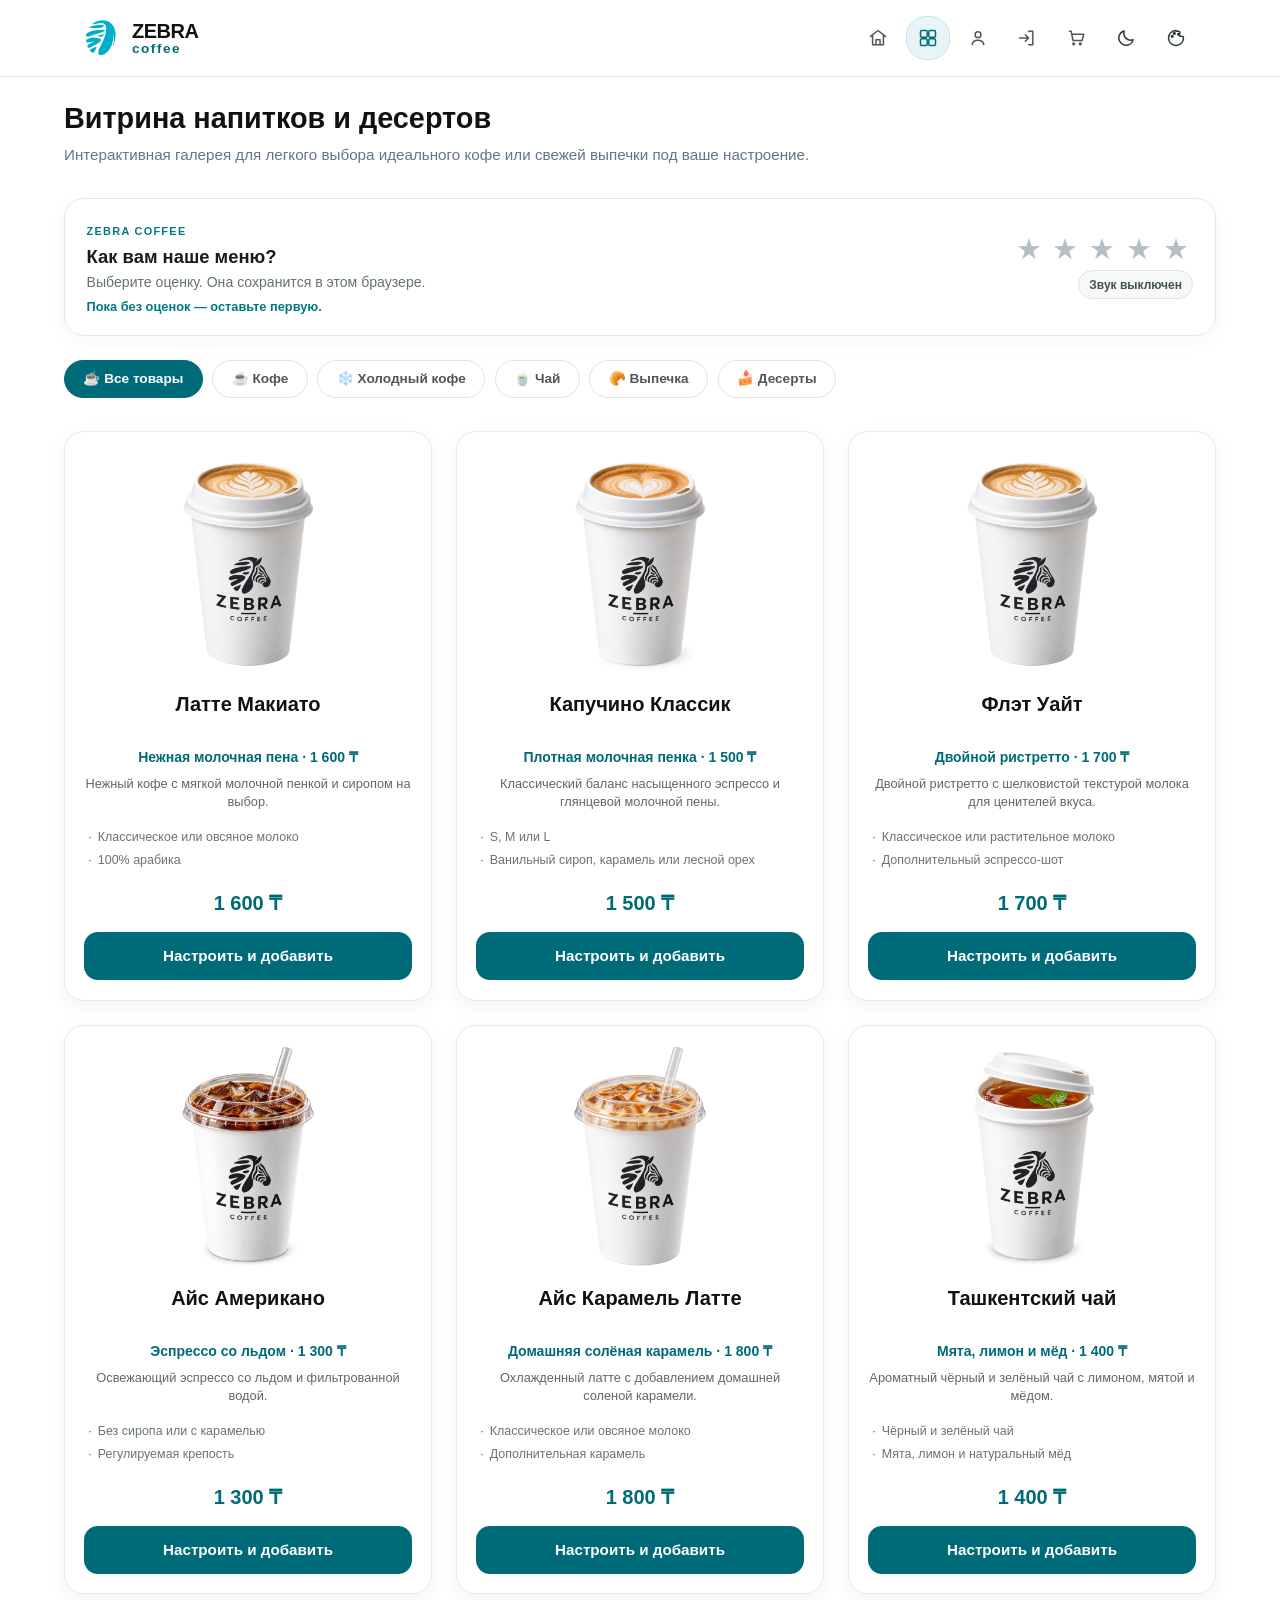
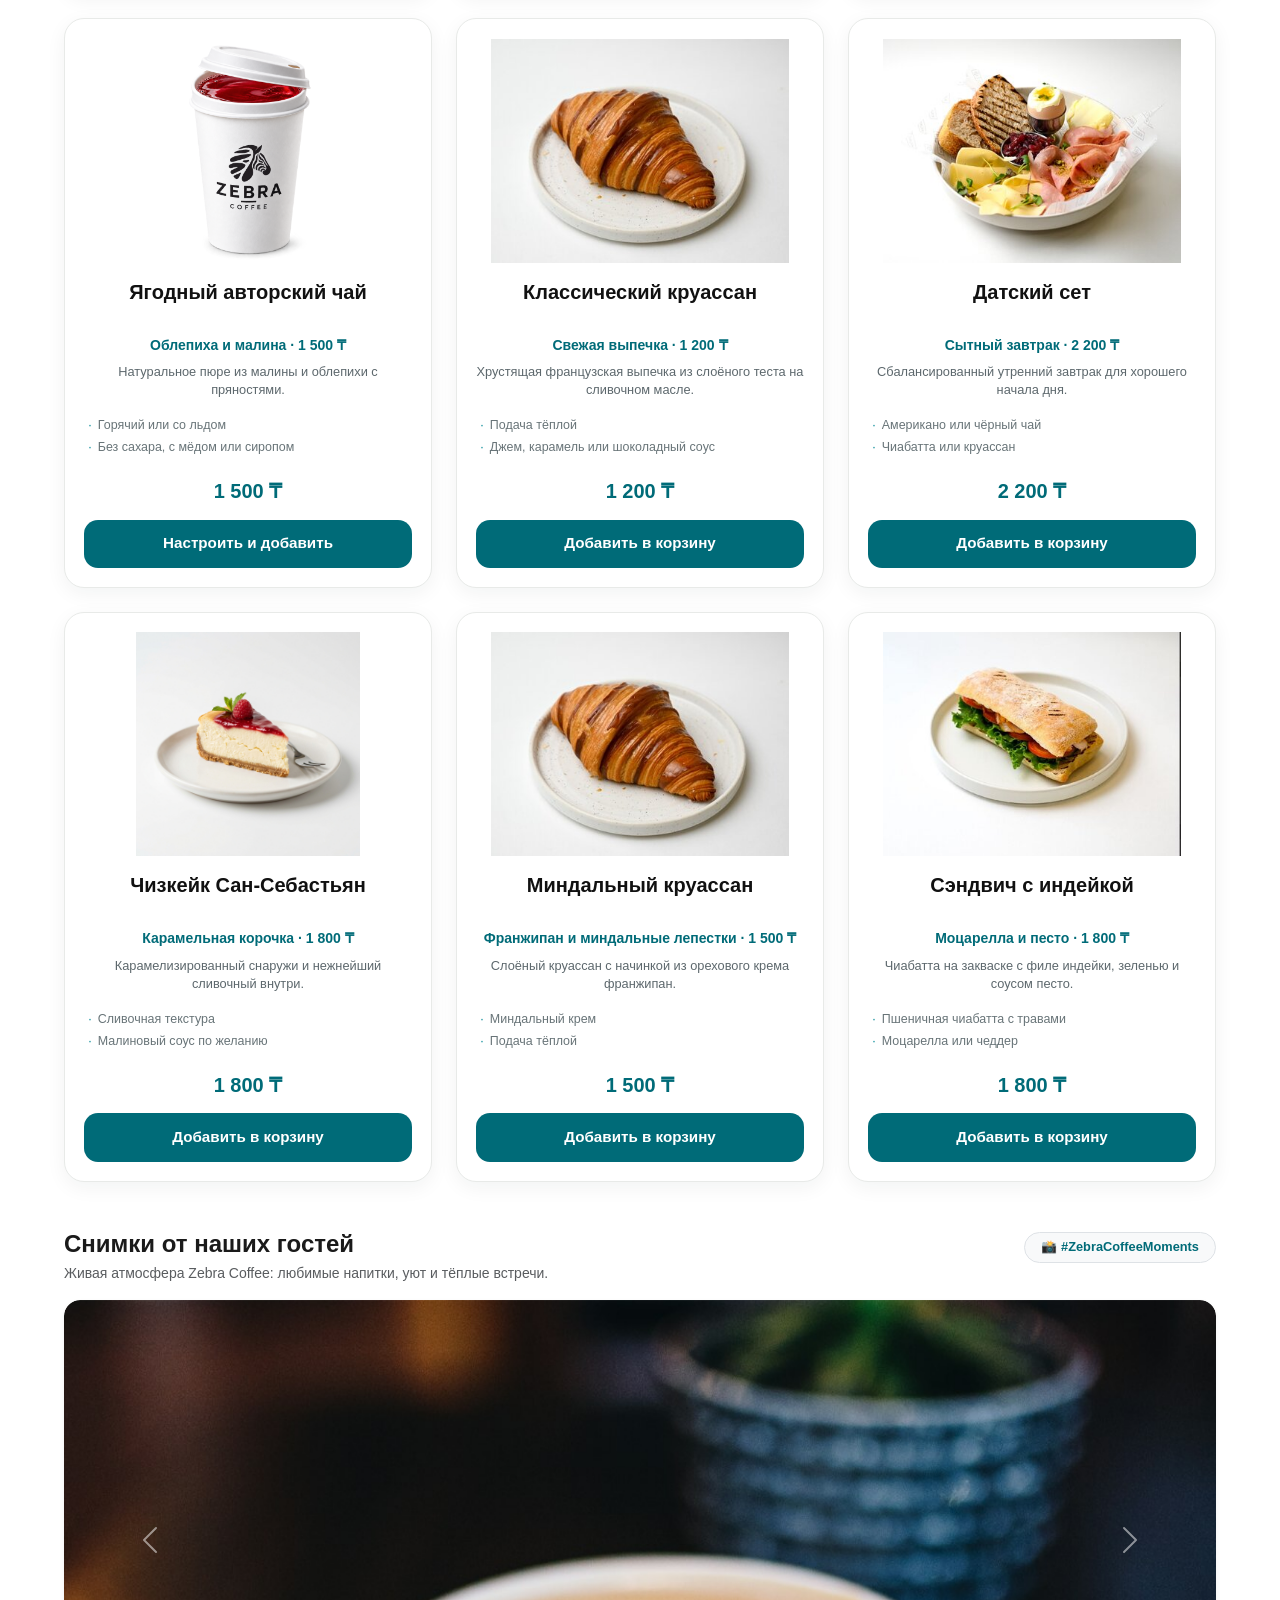
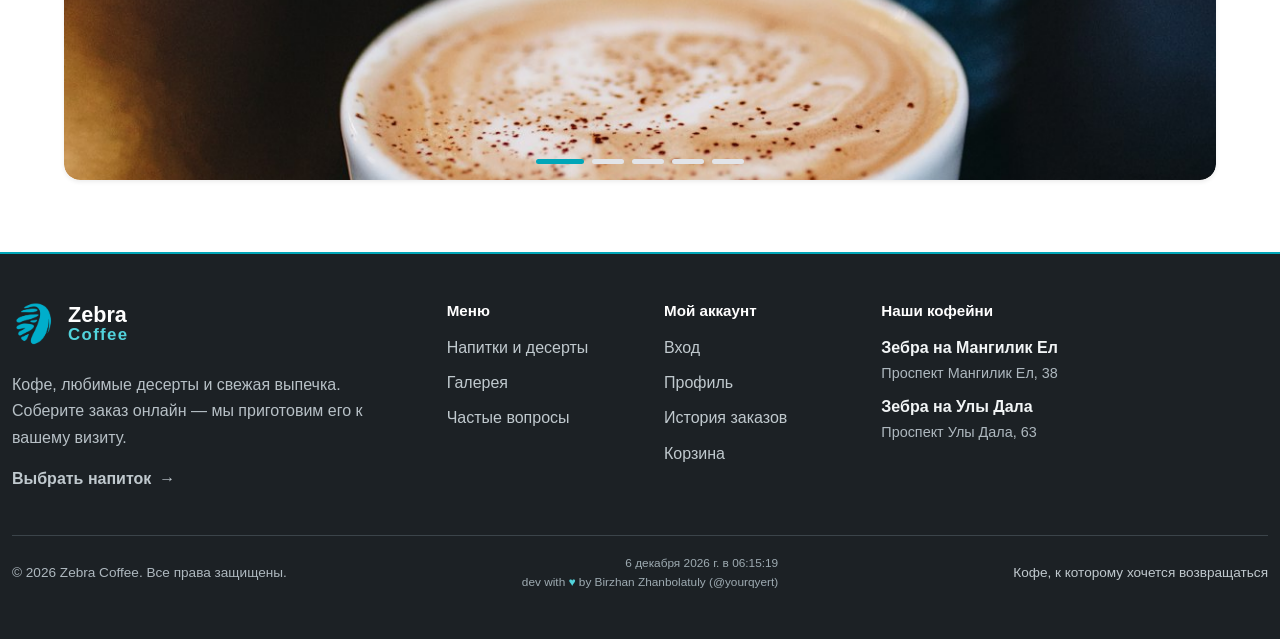
==== commit 8d398df5: "assignment 5" ====
--- a/gallery.html
+++ b/gallery.html
@@ -16,8 +16,8 @@
     <header id="main-header" class="navbar navbar-expand-lg bg-white border-bottom py-2 px-3 px-lg-4 sticky-top z-3">
         <div class="container d-flex justify-content-between align-items-center">
             <a href="index.html" class="logo d-inline-flex align-items-center gap-2 text-decoration-none text-dark">
-                <img class="logo" src="assets/logo.png" alt="logo" width="36" height="36" style="object-fit: contain;">
-                <h1 class="h5 mb-0 fw-bold">Zebra <span style="color: #01a6b8;">Coffee</span></h1>
+                <img class="logo" src="assets/logo.png" alt="Zebra Coffee" width="36" height="36">
+                <h1 class="h5 mb-0 fw-bold">Zebra <span class="brand-accent">Coffee</span></h1>
             </a>
 
             <button class="navbar-toggler p-2" type="button" data-bs-toggle="collapse" data-bs-target="#galleryNavCollapse" aria-controls="galleryNavCollapse" aria-expanded="false" aria-label="Переключить навигацию">
@@ -31,7 +31,7 @@
                     <li class="nav-item"><a href="profile.html" class="nav-link header-nav-icon-link" aria-label="Профиль"><svg class="header-nav-icon" width="20" height="20" fill="none" stroke="currentColor" stroke-width="1.8" stroke-linecap="round" stroke-linejoin="round" viewBox="0 0 24 24" aria-hidden="true"><circle cx="12" cy="8" r="3.5"/><path d="M5 20c.6-3.4 3-5.2 7-5.2s6.4 1.8 7 5.2"/></svg><span class="header-nav-label">Профиль</span></a></li>
                     <li class="nav-item"><a href="component/auth.html" class="nav-link header-nav-icon-link" aria-label="Вход"><svg class="header-nav-icon" width="20" height="20" fill="none" stroke="currentColor" stroke-width="1.8" stroke-linecap="round" stroke-linejoin="round" viewBox="0 0 24 24" aria-hidden="true"><path d="M14 4h5v16h-5M3 12h11m-4-4 4 4-4 4"/></svg><span class="header-nav-label">Вход</span></a></li>
                     <li class="nav-item"><a href="profile/cart.html" class="nav-link header-nav-icon-link" aria-label="Корзина"><svg class="header-nav-icon" width="20" height="20" fill="none" stroke="currentColor" stroke-width="1.8" stroke-linecap="round" stroke-linejoin="round" viewBox="0 0 24 24" aria-hidden="true"><path d="M3 4h2l2.2 11h10.9l2-7.5H6M9 19a1 1 0 1 0 0 .01M17 19a1 1 0 1 0 0 .01"/></svg><span class="header-nav-label">Корзина</span></a></li>
-                    <li class="nav-item"><button type="button" class="header-theme-toggle" data-theme-toggle aria-label="Включить тёмную тему" aria-pressed="false"><svg data-theme-icon="sun" class="header-nav-icon" width="20" height="20" fill="none" stroke="currentColor" stroke-width="1.8" stroke-linecap="round" stroke-linejoin="round" viewBox="0 0 24 24" aria-hidden="true" hidden><circle cx="12" cy="12" r="4"/><path d="M12 2v2m0 16v2M4.93 4.93l1.42 1.42m11.3 11.3 1.42 1.42M2 12h2m16 0h2M4.93 19.07l1.42-1.42m11.3-11.3 1.42-1.42"/></svg><svg data-theme-icon="moon" class="header-nav-icon" width="20" height="20" fill="none" stroke="currentColor" stroke-width="1.8" stroke-linecap="round" stroke-linejoin="round" viewBox="0 0 24 24" aria-hidden="true"><path d="M20.5 14.2A8.5 8.5 0 0 1 9.8 3.5a8.7 8.7 0 1 0 10.7 10.7Z"/></svg><span class="header-nav-label" data-theme-label>Тема</span></button></li>
+                    <li class="nav-item"><button type="button" class="header-theme-toggle" data-theme-toggle aria-label="Включить тёмную тему" aria-pressed="false"><svg data-theme-icon="sun" class="header-nav-icon" width="20" height="20" fill="none" stroke="currentColor" stroke-width="1.8" stroke-linecap="round" stroke-linejoin="round" viewBox="0 0 24 24" aria-hidden="true" hidden><circle cx="12" cy="12" r="4"/><path d="M12 2v2m0 16v2M4.93 4.93l1.42 1.42m11.3 11.3 1.42 1.42M2 12h2m16 0h2M4.93 19.07l1.42-1.42m11.3-11.3 1.42-1.42"/></svg><svg data-theme-icon="moon" class="header-nav-icon" width="20" height="20" fill="none" stroke="currentColor" stroke-width="1.8" stroke-linecap="round" stroke-linejoin="round" viewBox="0 0 24 24" aria-hidden="true"><path d="M20.5 14.2A8.5 8.5 0 0 1 9.8 3.5a8.7 8.7 0 1 0 10.7 10.7Z"/></svg><span class="header-nav-label" data-theme-label>Тема</span></button></li><li class="nav-item"><button type="button" class="header-background-toggle" data-background-random aria-label="Случайно изменить цвет фона" title="Случайно изменить цвет фона"><svg class="header-nav-icon" width="20" height="20" fill="none" stroke="currentColor" stroke-width="1.8" stroke-linecap="round" stroke-linejoin="round" viewBox="0 0 24 24" aria-hidden="true"><path d="M12 3a9 9 0 1 0 9 9c0-1.1-.9-2-2-2h-1.2a1.8 1.8 0 0 1-1.5-2.8A2 2 0 0 0 14.6 4H12Z"/><circle cx="7.5" cy="10" r="1"/><circle cx="10" cy="6.5" r="1"/><circle cx="15" cy="7.5" r="1"/></svg><span class="header-nav-label">Фон</span></button></li>
                 </ul>
             </nav>
         </div>
@@ -42,6 +42,25 @@
             <h2>Витрина напитков и десертов</h2>
             <p>Интерактивная галерея для легкого выбора идеального кофе или свежей выпечки под ваше настроение.</p>
         </div>
+
+        <section class="menu-rating-panel mb-4" data-menu-rating aria-labelledby="menu-rating-title">
+            <div class="menu-rating-copy">
+                <span class="menu-rating-eyebrow">ZEBRA COFFEE</span>
+                <h3 id="menu-rating-title">Как вам наше меню?</h3>
+                <p>Выберите оценку. Она сохранится в этом браузере.</p>
+                <p class="menu-rating-status" data-rating-message role="status" aria-live="polite">Пока без оценок — оставьте первую.</p>
+            </div>
+            <div class="menu-rating-actions">
+                <div class="menu-rating-stars" role="radiogroup" aria-label="Оцените меню от 1 до 5 звёзд">
+                    <button type="button" class="menu-rating-star" data-rating-star="1" role="radio" aria-label="1 звезда" aria-checked="false" tabindex="0">★</button>
+                    <button type="button" class="menu-rating-star" data-rating-star="2" role="radio" aria-label="2 звезды" aria-checked="false" tabindex="-1">★</button>
+                    <button type="button" class="menu-rating-star" data-rating-star="3" role="radio" aria-label="3 звезды" aria-checked="false" tabindex="-1">★</button>
+                    <button type="button" class="menu-rating-star" data-rating-star="4" role="radio" aria-label="4 звезды" aria-checked="false" tabindex="-1">★</button>
+                    <button type="button" class="menu-rating-star" data-rating-star="5" role="radio" aria-label="5 звёзд" aria-checked="false" tabindex="-1">★</button>
+                </div>
+                <button type="button" class="menu-rating-sound" data-sound-toggle aria-pressed="false">Звук выключен</button>
+            </div>
+        </section>
 
         <div id="gallery-product-categories" class="btn-group category-chips flex-wrap gap-2 mb-4" role="group" aria-label="Категории меню" data-category-filters></div>
 
@@ -70,19 +89,19 @@
 
                 <div class="carousel-inner rounded-4 overflow-hidden">
                     <div class="carousel-item active">
-                        <img src="assets/visitor-1.jpg" class="d-block w-100 object-fit-cover" style="height: 480px; max-height: 60vh;" alt="Гости в кофейне Zebra Coffee">
+                        <img src="assets/visitor-1.jpg" class="d-block w-100 object-fit-cover visitor-carousel-image" alt="Гости в кофейне Zebra Coffee">
                     </div>
                     <div class="carousel-item">
-                        <img src="assets/visitor-2.jpg" class="d-block w-100 object-fit-cover" style="height: 480px; max-height: 60vh;" alt="Атмосфера за столиком Zebra Coffee">
+                        <img src="assets/visitor-2.jpg" class="d-block w-100 object-fit-cover visitor-carousel-image" alt="Атмосфера за столиком Zebra Coffee">
                     </div>
                     <div class="carousel-item">
-                        <img src="assets/visitor-3.jpg" class="d-block w-100 object-fit-cover" style="height: 480px; max-height: 60vh;" alt="Утренний кофе от гостя Zebra Coffee">
+                        <img src="assets/visitor-3.jpg" class="d-block w-100 object-fit-cover visitor-carousel-image" alt="Утренний кофе от гостя Zebra Coffee">
                     </div>
                     <div class="carousel-item">
-                        <img src="assets/visitor-4.jpg" class="d-block w-100 object-fit-cover" style="height: 480px; max-height: 60vh;" alt="Латте-арт на столике Zebra Coffee">
+                        <img src="assets/visitor-4.jpg" class="d-block w-100 object-fit-cover visitor-carousel-image" alt="Латте-арт на столике Zebra Coffee">
                     </div>
                     <div class="carousel-item">
-                        <img src="assets/visitor-5.jpg" class="d-block w-100 object-fit-cover" style="height: 480px; max-height: 60vh;" alt="Свежая выпечка и кофе от посетителя">
+                        <img src="assets/visitor-5.jpg" class="d-block w-100 object-fit-cover visitor-carousel-image" alt="Свежая выпечка и кофе от посетителя">
                     </div>
                 </div>
 
--- a/assignment4.css
+++ b/assignment4.css
@@ -220,15 +220,16 @@
 
 html[data-bs-theme="dark"] .cart-summary h3,
 html[data-bs-theme="dark"] .cart-summary h4,
-html[data-bs-theme="dark"] .cart-summary span[style*="color"] {
+html[data-bs-theme="dark"] .cart-summary .cart-total-label {
     color: #e8ecef !important;
 }
 
-html[data-bs-theme="dark"] .cart-summary [style*="border-top"] {
+html[data-bs-theme="dark"] .cart-summary .cart-total-row,
+html[data-bs-theme="dark"] .cart-table-panel .cart-items-footer {
     border-color: #46505a !important;
 }
 
-html[data-bs-theme="dark"] .table-card td[style*="color: #01a6b8"],
+html[data-bs-theme="dark"] .cart-table-panel .cart-line-price,
 html[data-bs-theme="dark"] .status-card strong {
     color: #52d3dc !important;
 }
@@ -369,8 +370,7 @@
 html[data-bs-theme="light"] .product-card .price,
 html[data-bs-theme="light"] .gallery-overlay .item-sub,
 html[data-bs-theme="light"] .badge,
-html[data-bs-theme="light"] .table-card td[style*="color: #01a6b8"],
-html[data-bs-theme="light"] .cart-summary span[style*="color: #01a6b8"],
+html[data-bs-theme="light"] .cart-table-panel .cart-line-price,
 html[data-bs-theme="light"] .status-card strong {
     color: #006b78 !important;
 }
@@ -1321,7 +1321,6 @@
     }
 }
 
-/* Keep product photography fully in frame in both storefront layouts. */
 .product-card .product-card-image {
     display: block;
     width: 100%;
@@ -1340,7 +1339,8 @@
 }
 
 .header-nav-icon-link,
-.header-theme-toggle {
+.header-theme-toggle,
+.header-background-toggle {
     display: inline-flex !important;
     width: 2.75rem;
     height: 2.75rem;
@@ -1376,7 +1376,9 @@
 .header-nav-icon-link:hover,
 .header-nav-icon-link:focus-visible,
 .header-theme-toggle:hover,
-.header-theme-toggle:focus-visible {
+.header-theme-toggle:focus-visible,
+.header-background-toggle:hover,
+.header-background-toggle:focus-visible {
     border-color: #d8dcdd;
     background: #f1f2f0 !important;
     color: #006b78 !important;
@@ -1394,8 +1396,13 @@
     cursor: pointer;
 }
 
+.header-background-toggle {
+    cursor: pointer;
+}
+
 html[data-bs-theme="dark"] .header-nav-icon-link,
-html[data-bs-theme="dark"] .header-theme-toggle {
+html[data-bs-theme="dark"] .header-theme-toggle,
+html[data-bs-theme="dark"] .header-background-toggle {
     border-color: transparent;
     color: #d8e0e4 !important;
 }
@@ -1403,7 +1410,9 @@
 html[data-bs-theme="dark"] .header-nav-icon-link:hover,
 html[data-bs-theme="dark"] .header-nav-icon-link:focus-visible,
 html[data-bs-theme="dark"] .header-theme-toggle:hover,
-html[data-bs-theme="dark"] .header-theme-toggle:focus-visible {
+html[data-bs-theme="dark"] .header-theme-toggle:focus-visible,
+html[data-bs-theme="dark"] .header-background-toggle:hover,
+html[data-bs-theme="dark"] .header-background-toggle:focus-visible {
     border-color: #465159;
     background: #30383d !important;
     color: #fff !important;
@@ -1422,8 +1431,22 @@
     background: rgba(17, 27, 30, 0.3);
 }
 
+.auth-banner-controls {
+    display: flex;
+    gap: 0.5rem;
+}
+
+.auth-banner-controls .header-theme-toggle,
+.auth-banner-controls .header-background-toggle {
+    border-color: rgba(255, 255, 255, 0.45);
+    color: #fff !important;
+    background: rgba(17, 27, 30, 0.3);
+}
+
 .auth-banner-header .header-theme-toggle:hover,
-.auth-banner-header .header-theme-toggle:focus-visible {
+.auth-banner-header .header-theme-toggle:focus-visible,
+.auth-banner-header .header-background-toggle:hover,
+.auth-banner-header .header-background-toggle:focus-visible {
     border-color: #fff;
     background: rgba(17, 27, 30, 0.65) !important;
     color: #fff !important;
@@ -1432,7 +1455,7 @@
 @media (max-width: 991.98px) {
     .nav-menu ul.navbar-nav {
         display: grid !important;
-        grid-template-columns: repeat(6, minmax(2.75rem, 1fr));
+        grid-template-columns: repeat(7, minmax(2.75rem, 1fr));
         justify-items: center;
         align-items: center !important;
         gap: 0.25rem !important;
@@ -1451,9 +1474,13 @@
         width: 2.75rem;
     }
 
+    .nav-menu ul.navbar-nav .header-background-toggle {
+        width: 2.75rem;
+    }
+
     .nav-menu ul:not(.navbar-nav) {
         display: grid !important;
-        grid-template-columns: repeat(6, minmax(2.75rem, 1fr));
+        grid-template-columns: repeat(7, minmax(2.75rem, 1fr));
         justify-items: center;
         align-items: center;
         gap: 0.25rem !important;
@@ -1468,7 +1495,6 @@
     }
 }
 
-/* Keep the desktop navigation aligned to the right edge of the header. */
 @media (min-width: 992px) {
     #main-header > .container {
         justify-content: space-between !important;
@@ -1636,6 +1662,18 @@
     vertical-align: middle !important;
 }
 
+#main-header .nav-menu ul.navbar-nav > li.nav-item > .header-background-toggle {
+    display: inline-flex !important;
+    width: 2.75rem !important;
+    height: 2.75rem !important;
+    flex: 0 0 2.75rem !important;
+    align-items: center !important;
+    justify-content: center !important;
+    padding: 0 !important;
+    line-height: 1 !important;
+    vertical-align: middle !important;
+}
+
 #main-header .nav-menu .header-nav-icon {
     display: block !important;
     width: 1.25rem;
@@ -1659,7 +1697,8 @@
 }
 
 #main-header .header-nav-icon-link,
-#main-header .header-theme-toggle {
+#main-header .header-theme-toggle,
+#main-header .header-background-toggle {
     position: relative;
     overflow: visible;
 }
@@ -1672,7 +1711,9 @@
 #main-header .header-nav-icon-link:hover .header-nav-icon,
 #main-header .header-nav-icon-link:focus-visible .header-nav-icon,
 #main-header .header-theme-toggle:hover .header-nav-icon,
-#main-header .header-theme-toggle:focus-visible .header-nav-icon {
+#main-header .header-theme-toggle:focus-visible .header-nav-icon,
+#main-header .header-background-toggle:hover .header-nav-icon,
+#main-header .header-background-toggle:focus-visible .header-nav-icon {
     transform: translateY(-2px) scale(1.12) rotate(-4deg);
 }
 
@@ -1706,7 +1747,9 @@
 #main-header .header-nav-icon-link:hover .header-nav-label,
 #main-header .header-nav-icon-link:focus-visible .header-nav-label,
 #main-header .header-theme-toggle:hover .header-nav-label,
-#main-header .header-theme-toggle:focus-visible .header-nav-label {
+#main-header .header-theme-toggle:focus-visible .header-nav-label,
+#main-header .header-background-toggle:hover .header-nav-label,
+#main-header .header-background-toggle:focus-visible .header-nav-label {
     opacity: 1;
     visibility: visible;
     transform: translate(-50%, 0);
@@ -1721,6 +1764,467 @@
 @media (prefers-reduced-motion: reduce) {
     #main-header .nav-menu .header-nav-icon,
     #main-header .header-nav-label {
+        transition: none;
+    }
+}
+
+.subscription-message {
+    margin: 0.75rem 0 0;
+    color: #b42318;
+}
+
+.subscription-message.is-success {
+    color: #087f5b;
+}
+
+.subscription-dialog [aria-invalid="true"],
+#auth-form [aria-invalid="true"],
+#payment-form [aria-invalid="true"] {
+    border-color: #b42318 !important;
+    box-shadow: 0 0 0 0.18rem rgba(180, 35, 24, 0.14) !important;
+}
+
+.checkout-validation-message {
+    margin: 0.75rem 0 1rem;
+    color: #b42318;
+}
+
+html[data-random-background="true"][data-bs-theme="light"] body {
+    background-color: hsl(var(--zebra-random-hue) 34% 94%) !important;
+}
+
+html[data-random-background="true"][data-bs-theme="dark"] body {
+    background-color: hsl(var(--zebra-random-hue) 18% 12%) !important;
+}
+
+html[data-random-background="true"][data-bs-theme="light"] body.auth-page-body {
+    background-color: hsl(var(--zebra-random-hue) 34% 94%) !important;
+}
+
+html[data-random-background="true"][data-bs-theme="dark"] body.auth-page-body {
+    background-color: hsl(var(--zebra-random-hue) 18% 12%) !important;
+}
+
+.brand-accent {
+    color: #01a6b8;
+}
+
+.sidebar-heading {
+    letter-spacing: 0.5px;
+}
+
+.profile-action-links {
+    display: flex;
+    flex-wrap: wrap;
+    justify-content: center;
+    gap: 0.8rem;
+    margin-top: 1.5rem;
+}
+
+.profile-action-links .btn {
+    width: auto;
+}
+
+.visitor-carousel-image {
+    height: 480px;
+    max-height: 60vh;
+}
+
+.auth-carousel-image {
+    min-height: 480px;
+}
+
+.auth-submit-button {
+    padding: 12px 20px;
+    border-radius: 12px;
+}
+
+.order-success-icon {
+    margin-bottom: 0.5rem;
+    font-size: 3rem;
+}
+
+.order-success-title {
+    margin-bottom: 0.5rem;
+    font-size: 1.8rem;
+    font-weight: 800;
+}
+
+.order-success-message {
+    margin-bottom: 1.5rem;
+    color: #666;
+}
+
+.cart-page-title,
+.order-history-page-title {
+    margin-bottom: 1.2rem;
+    font-size: 1.8rem;
+    font-weight: 800;
+}
+
+.order-history-page-title {
+    margin-bottom: 1rem;
+}
+
+.cart-table-panel,
+.cart-summary {
+    border: 1px solid #eee;
+    border-radius: 20px;
+    background: #fff;
+    box-shadow: 0 4px 15px rgba(0, 0, 0, 0.03);
+}
+
+.cart-items-footer,
+.cart-total-row {
+    border-top: 1px solid #eee;
+}
+
+.cart-total-label {
+    color: #666;
+    font-size: 0.95rem;
+    font-weight: 600;
+}
+
+.cart-total-value {
+    margin: 0;
+    color: #006b78;
+    font-size: 1.5rem;
+    font-weight: 800;
+}
+
+.cart-summary-title {
+    margin-bottom: 1.2rem;
+    color: #111;
+    font-size: 1.25rem;
+    font-weight: 800;
+}
+
+.checkout-security-note {
+    color: #71717a;
+    font-size: 0.75rem;
+}
+
+.checkout-modal-content {
+    padding: 1.8rem;
+    border-radius: 24px;
+    background: #fff;
+}
+
+.checkout-modal-title {
+    color: #111;
+    font-size: 1.5rem;
+}
+
+.checkout-label {
+    margin-bottom: 6px;
+    color: #333;
+    font-size: 0.85rem;
+    font-weight: 600;
+}
+
+.checkout-progress {
+    display: flex;
+    gap: 0.65rem;
+    margin: 0 0 1.35rem;
+    padding: 0;
+}
+
+.checkout-progress li {
+    display: flex;
+    align-items: center;
+    gap: 0.45rem;
+    color: #768087;
+    font-size: 0.85rem;
+    font-weight: 600;
+}
+
+.checkout-progress li span {
+    display: inline-grid;
+    width: 1.65rem;
+    height: 1.65rem;
+    place-items: center;
+    border: 1px solid #cbd4d7;
+    border-radius: 50%;
+    color: inherit;
+    font-size: 0.75rem;
+}
+
+.checkout-progress li[aria-current="step"] {
+    color: #006b78;
+}
+
+.checkout-progress li[aria-current="step"] span {
+    border-color: #006b78;
+    background: #e7f5f6;
+}
+
+.checkout-step[hidden] {
+    display: none !important;
+}
+
+.checkout-next-button,
+.checkout-submit-button {
+    min-height: 3.1rem;
+}
+
+.checkout-review-title {
+    margin-bottom: 1rem;
+    font-size: 1.15rem;
+    font-weight: 800;
+}
+
+.checkout-review-list {
+    display: grid;
+    gap: 0.55rem;
+    margin: 0 0 1rem;
+}
+
+.checkout-review-list > div {
+    display: flex;
+    justify-content: space-between;
+    gap: 1rem;
+}
+
+.checkout-review-list dt {
+    color: #69757a;
+    font-weight: 500;
+}
+
+.checkout-review-list dd {
+    margin: 0;
+    text-align: right;
+    font-weight: 700;
+}
+
+.checkout-review-items {
+    max-height: 12rem;
+    margin: 0 0 1.25rem;
+    overflow-y: auto;
+    border-top: 1px solid #e5e9ea;
+}
+
+.checkout-review-item {
+    display: flex;
+    justify-content: space-between;
+    gap: 1rem;
+    padding: 0.7rem 0;
+    border-bottom: 1px solid #e5e9ea;
+}
+
+.checkout-review-item-details {
+    display: grid;
+    gap: 0.15rem;
+}
+
+.checkout-review-item-details span {
+    color: #69757a;
+    font-size: 0.8rem;
+}
+
+.checkout-step-actions {
+    display: grid;
+    grid-template-columns: minmax(6rem, 0.7fr) minmax(0, 1.3fr);
+    gap: 0.65rem;
+}
+
+.menu-rating-panel {
+    display: flex;
+    justify-content: space-between;
+    align-items: center;
+    gap: 1.5rem;
+    padding: 1.15rem 1.35rem;
+    border: 1px solid #e4e8e9;
+    border-radius: 1.25rem;
+    background: #fff;
+    box-shadow: 0 0.35rem 1.2rem rgba(23, 35, 38, 0.045);
+}
+
+.menu-rating-eyebrow {
+    color: #007986;
+    font-size: 0.68rem;
+    font-weight: 800;
+    letter-spacing: 0.12em;
+}
+
+.menu-rating-copy h3 {
+    margin: 0.25rem 0;
+    font-size: 1.15rem;
+    font-weight: 800;
+}
+
+.menu-rating-copy p {
+    margin: 0;
+    color: #657176;
+    font-size: 0.88rem;
+}
+
+.menu-rating-copy .menu-rating-status {
+    margin-top: 0.25rem;
+    color: #007986;
+    font-size: 0.8rem;
+    font-weight: 600;
+}
+
+.menu-rating-actions {
+    display: grid;
+    justify-items: end;
+    gap: 0.4rem;
+}
+
+.menu-rating-stars {
+    display: flex;
+    gap: 0.1rem;
+}
+
+.menu-rating-star {
+    min-width: 2.2rem;
+    padding: 0;
+    border: 0;
+    background: transparent;
+    color: #b4c0c3;
+    font-size: 1.8rem;
+    line-height: 1;
+    cursor: pointer;
+    transition: color 160ms ease, transform 180ms ease;
+}
+
+.menu-rating-star:hover,
+.menu-rating-star:focus-visible {
+    color: #d3942b;
+    transform: translateY(-2px) scale(1.12);
+}
+
+.menu-rating-star.is-selected {
+    color: #d3942b;
+    animation: menu-rating-pop 260ms ease-out;
+}
+
+.menu-rating-star:focus-visible,
+.menu-rating-sound:focus-visible {
+    outline: 3px solid rgba(1, 166, 184, 0.35);
+    outline-offset: 3px;
+}
+
+.menu-rating-sound {
+    padding: 0.3rem 0.65rem;
+    border: 1px solid #dbe3e5;
+    border-radius: 999px;
+    background: #f7f9f9;
+    color: #435156;
+    font-size: 0.75rem;
+    font-weight: 600;
+    transition: background-color 160ms ease, border-color 160ms ease, color 160ms ease;
+}
+
+.menu-rating-sound[aria-pressed="true"] {
+    border-color: #b6dfe2;
+    background: #e8f5f6;
+    color: #006b78;
+}
+
+.product-card-image-contain {
+    object-fit: contain !important;
+}
+
+.gallery-product-image-fixed {
+    height: 14rem;
+}
+
+@keyframes menu-rating-pop {
+    0% { transform: scale(0.82); }
+    65% { transform: scale(1.18); }
+    100% { transform: scale(1); }
+}
+
+html[data-bs-theme="dark"] .brand-accent {
+    color: #52d4de;
+}
+
+html[data-bs-theme="dark"] #main-header .logo .brand-accent,
+html[data-bs-theme="dark"] .auth-banner .logo .brand-accent {
+    color: #52d4de !important;
+}
+
+html[data-bs-theme="dark"] .cart-table-panel,
+html[data-bs-theme="dark"] .cart-summary,
+html[data-bs-theme="dark"] .checkout-modal-content,
+html[data-bs-theme="dark"] .menu-rating-panel {
+    background: #20252a;
+    border-color: #343b42;
+    color: #e8ecef;
+}
+
+html[data-bs-theme="dark"] .cart-summary-title,
+html[data-bs-theme="dark"] .cart-total-value,
+html[data-bs-theme="dark"] .checkout-modal-title,
+html[data-bs-theme="dark"] .checkout-review-title,
+html[data-bs-theme="dark"] .checkout-review-list dd,
+html[data-bs-theme="dark"] .menu-rating-copy h3 {
+    color: #f3f5f7;
+}
+
+html[data-bs-theme="dark"] .checkout-label,
+html[data-bs-theme="dark"] .menu-rating-copy p,
+html[data-bs-theme="dark"] .checkout-progress li,
+html[data-bs-theme="dark"] .checkout-review-list dt,
+html[data-bs-theme="dark"] .checkout-review-item-details span,
+html[data-bs-theme="dark"] .checkout-security-note {
+    color: #b5bec7;
+}
+
+html[data-bs-theme="dark"] .checkout-review-items,
+html[data-bs-theme="dark"] .checkout-review-item,
+html[data-bs-theme="dark"] .cart-items-footer,
+html[data-bs-theme="dark"] .cart-total-row {
+    border-color: #46505a;
+}
+
+html[data-bs-theme="dark"] .checkout-progress li[aria-current="step"],
+html[data-bs-theme="dark"] .menu-rating-copy .menu-rating-status,
+html[data-bs-theme="dark"] .menu-rating-eyebrow {
+    color: #69d8df;
+}
+
+html[data-bs-theme="dark"] .checkout-progress li[aria-current="step"] span,
+html[data-bs-theme="dark"] .menu-rating-sound[aria-pressed="true"] {
+    border-color: #285c62;
+    background: #15383c;
+    color: #69d8df;
+}
+
+html[data-bs-theme="dark"] .menu-rating-sound {
+    border-color: #46505a;
+    background: #30363d;
+    color: #e8ecef;
+}
+
+html[data-bs-theme="dark"] .order-success-message {
+    color: #b5bec7;
+}
+
+@media (max-width: 575.98px) {
+    .menu-rating-panel {
+        align-items: flex-start;
+        flex-direction: column;
+        gap: 0.8rem;
+    }
+
+    .menu-rating-actions {
+        width: 100%;
+        grid-template-columns: 1fr auto;
+        align-items: center;
+    }
+
+    .checkout-modal-content {
+        padding: 1.15rem;
+    }
+}
+
+@media (prefers-reduced-motion: reduce) {
+    .menu-rating-star,
+    .menu-rating-star.is-selected,
+    .menu-rating-sound {
+        animation: none;
         transition: none;
     }
 }
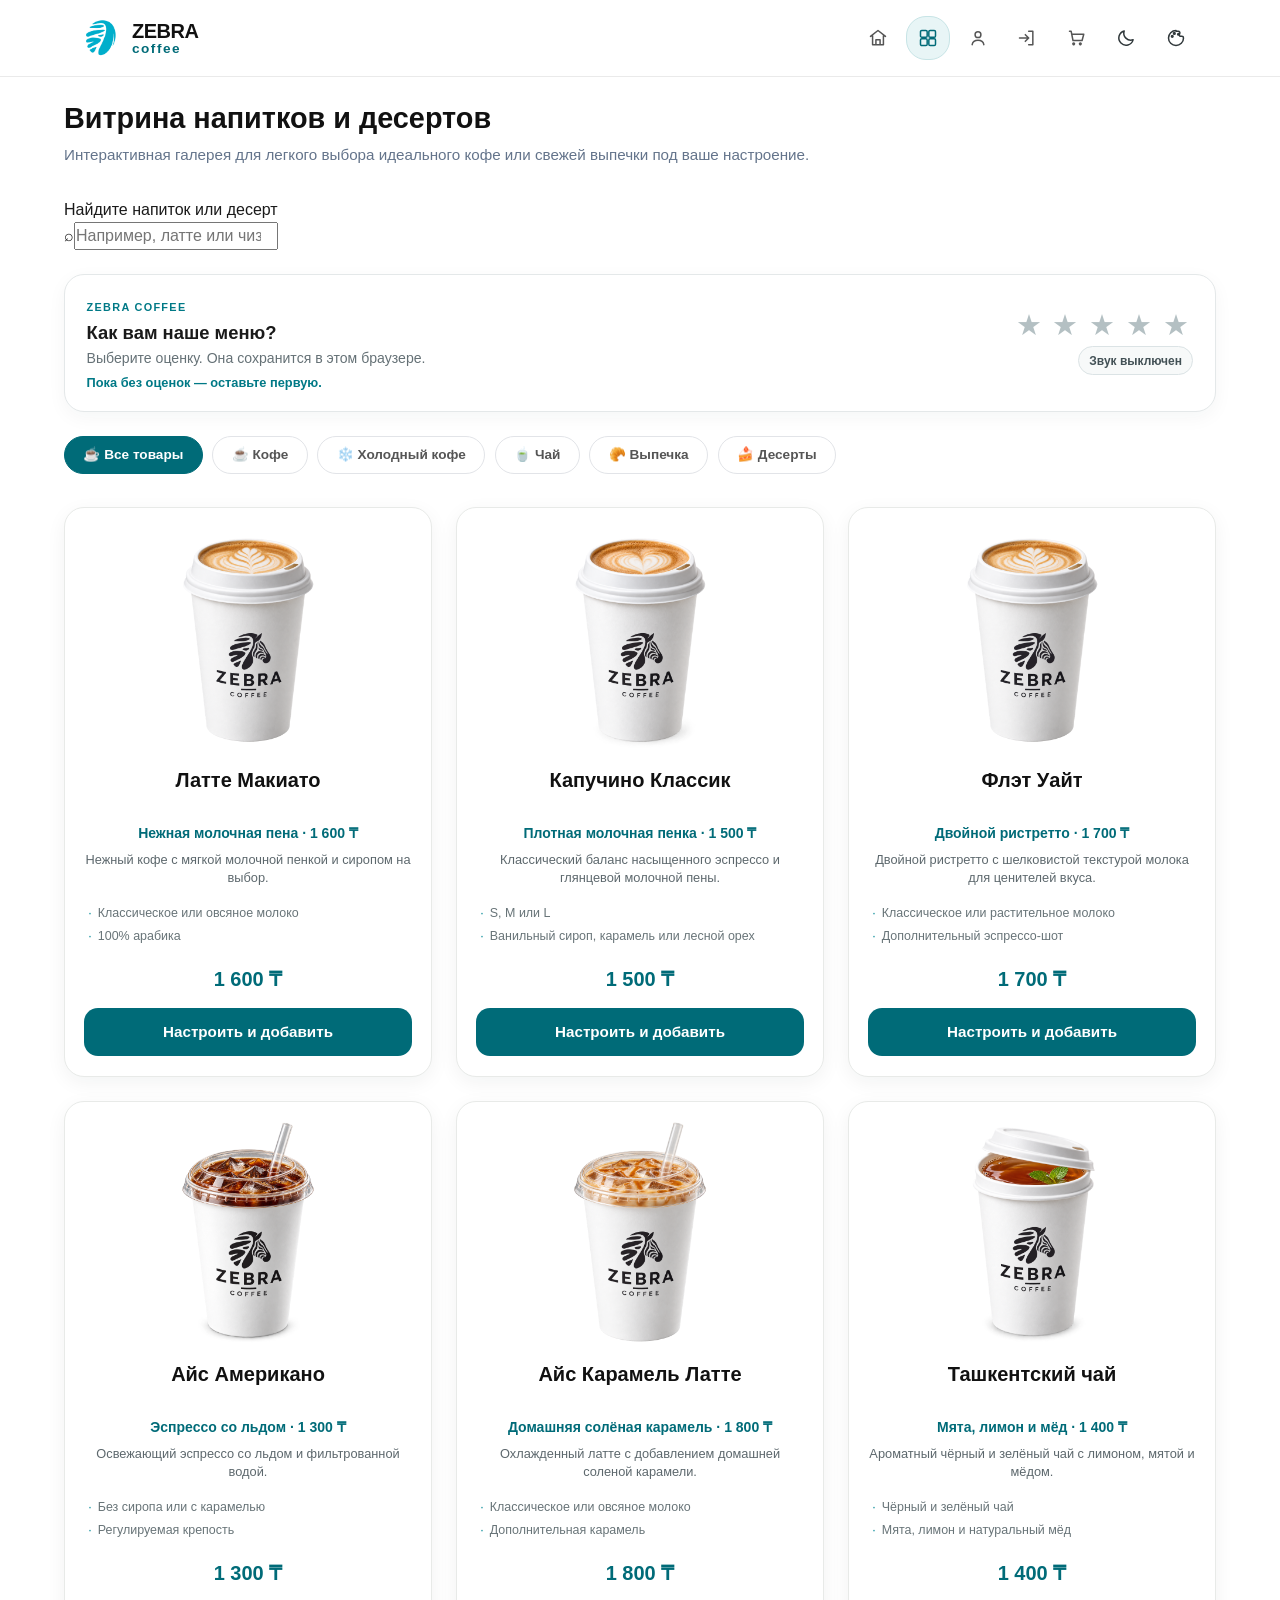
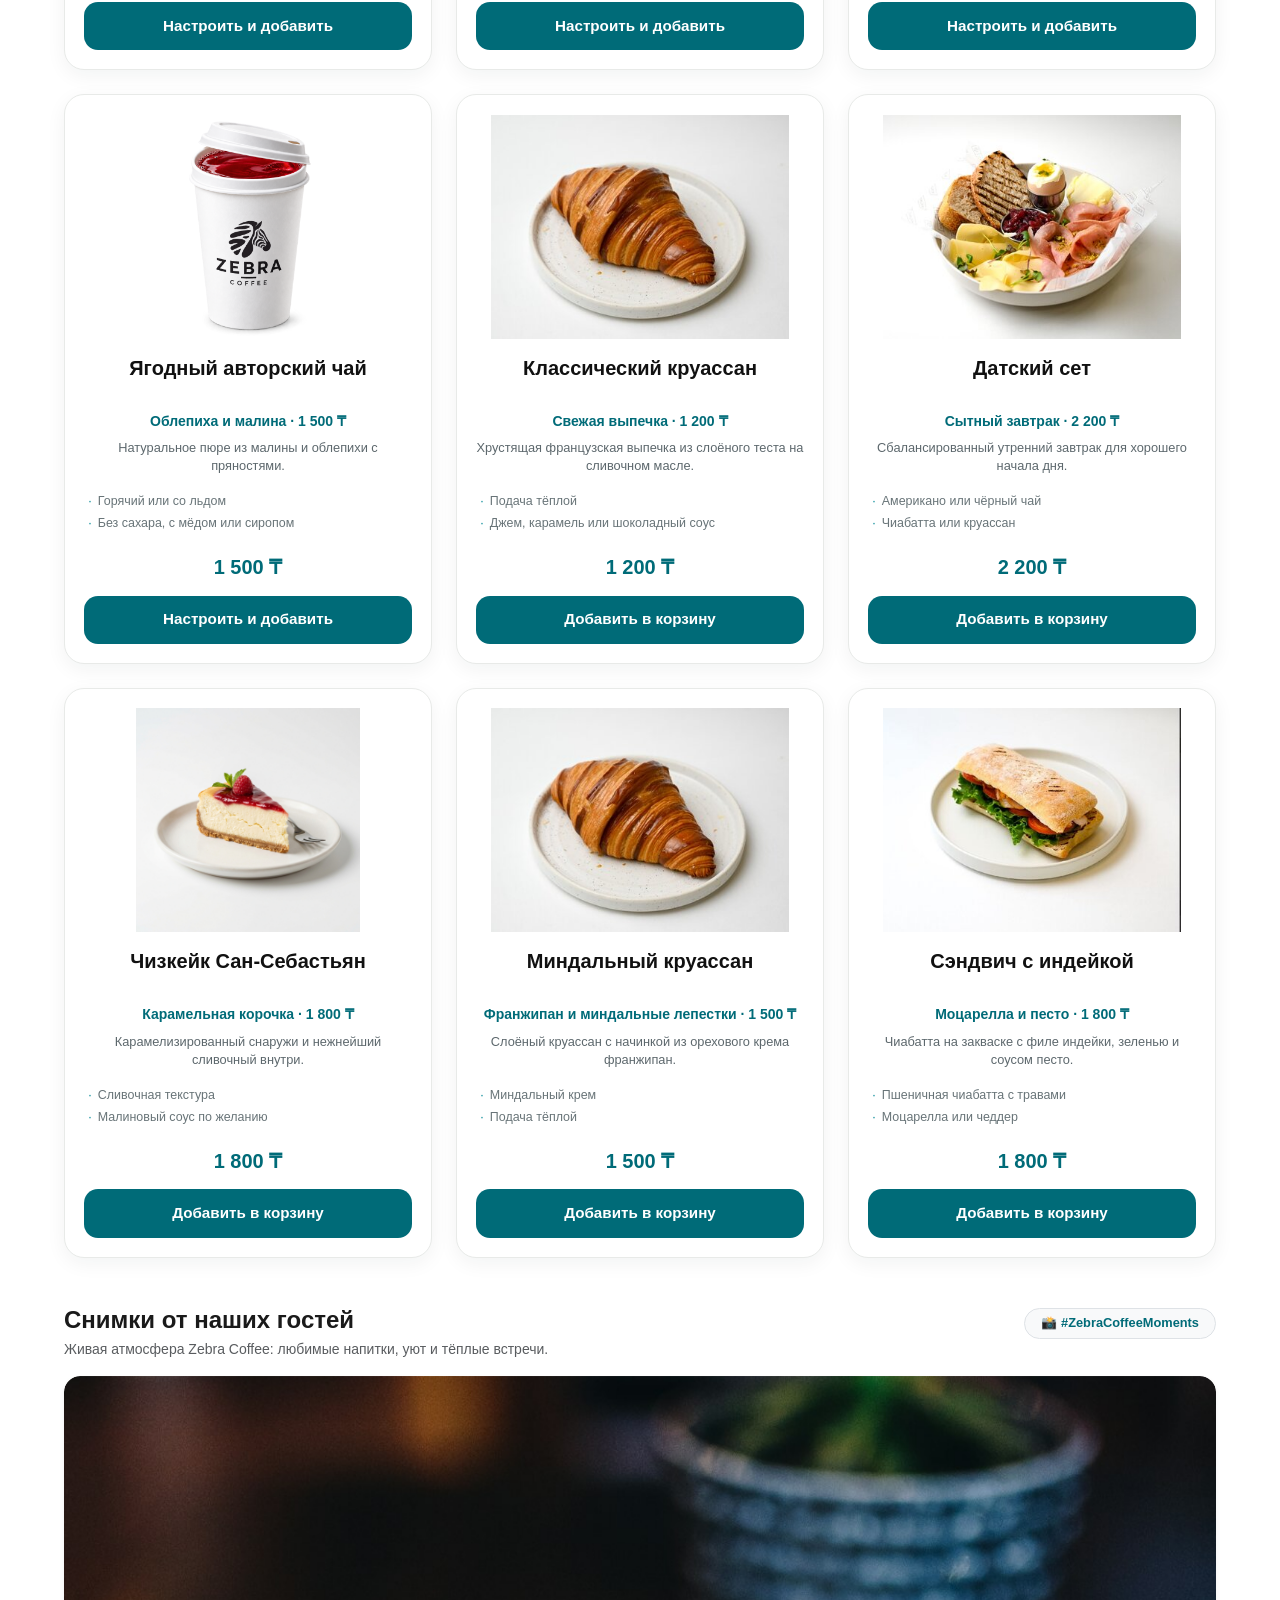
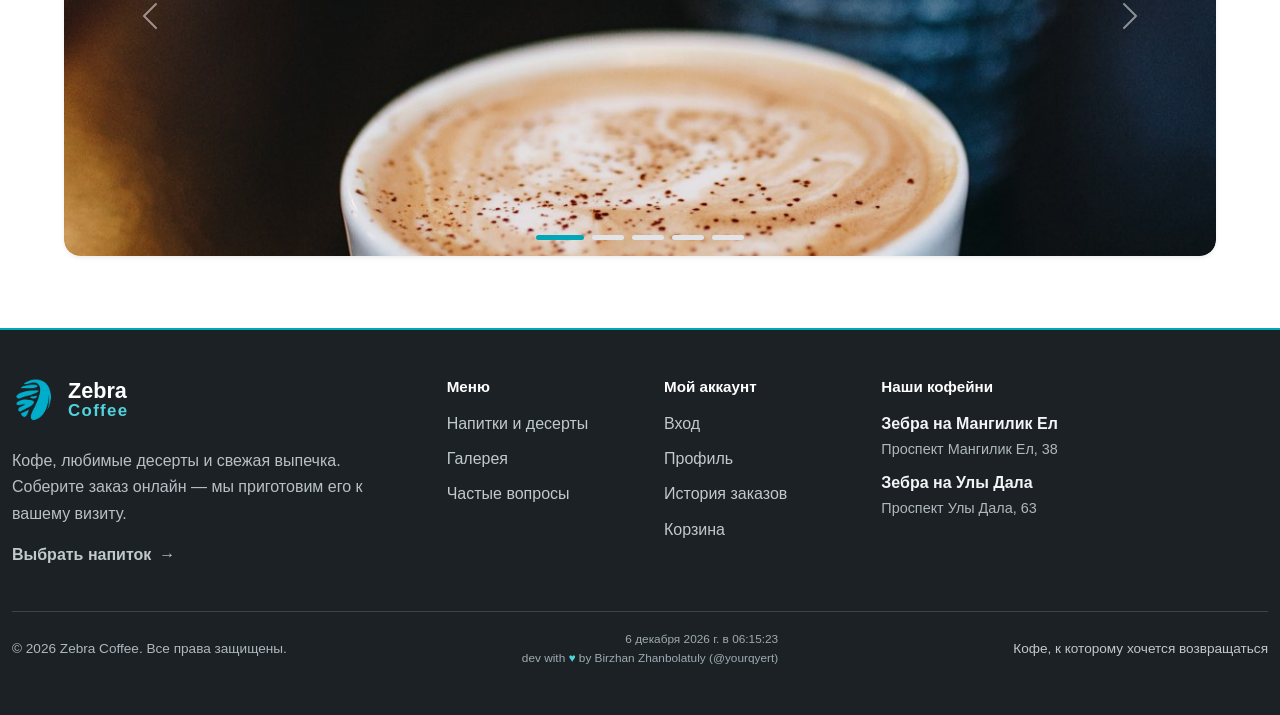
==== commit 6682937e: "assignment 6" ====
--- a/gallery.html
+++ b/gallery.html
@@ -7,10 +7,15 @@
     <link href="https://cdn.jsdelivr.net/npm/bootstrap@5.3.3/dist/css/bootstrap.min.css" rel="stylesheet" integrity="sha384-QWTKZyjpPEjISv5WaRU9OFeRpok6YctnYmDr5pNlyT2bRjXh0JMhjY6hW+ALEwIH" crossorigin="anonymous">
     <link rel="stylesheet" href="additional.css?v=2">
     <link rel="stylesheet" href="assignment4.css?v=20261019-nav-labels-1">
-    <script src="assignment4.js"></script>
+    <link rel="stylesheet" href="jquery-features.css?v=20261102-task6">
+    <script src="assignment4.js?v=20261102-success-close-3"></script>
     <script src="products.js?v=20261019-gallery-fix-3"></script>
+    <script src="https://code.jquery.com/jquery-4.0.0.min.js"></script>
+    <script src="assignment6.js?v=20261102-success-close-3"></script>
 </head>
 <body>
+
+<div class="site-scroll-progress" aria-hidden="true"><span data-scroll-progress></span></div>
 
 <div class="page-grid-layout d-flex flex-column min-vh-100">
     <header id="main-header" class="navbar navbar-expand-lg bg-white border-bottom py-2 px-3 px-lg-4 sticky-top z-3">
@@ -42,6 +47,13 @@
             <h2>Витрина напитков и десертов</h2>
             <p>Интерактивная галерея для легкого выбора идеального кофе или свежей выпечки под ваше настроение.</p>
         </div>
+
+        <section class="menu-search-panel mb-4" aria-label="Поиск по меню">
+            <label for="menu-search">Найдите напиток или десерт</label>
+            <div class="menu-search-control"><span aria-hidden="true">⌕</span><input id="menu-search" type="search" role="combobox" aria-autocomplete="list" aria-expanded="false" placeholder="Например, латте или чизкейк" autocomplete="off" aria-controls="menu-suggestions" aria-describedby="menu-search-status"></div>
+            <ul id="menu-suggestions" class="menu-search-suggestions" role="listbox" aria-label="Подсказки меню" hidden></ul>
+            <p id="menu-search-status" class="menu-search-status" role="status" aria-live="polite"></p>
+        </section>
 
         <section class="menu-rating-panel mb-4" data-menu-rating aria-labelledby="menu-rating-title">
             <div class="menu-rating-copy">
@@ -176,6 +188,8 @@
 </footer>
 </div>
 
+<div class="site-toast" data-site-toast role="status" aria-live="polite" aria-atomic="true"></div>
+
 <script src="https://cdn.jsdelivr.net/npm/bootstrap@5.3.3/dist/js/bootstrap.bundle.min.js" integrity="sha384-YvpcrYf0tY3lHB60NNkmXc5s9fDVZLESaAA55NDzOxhy9GkcIdslK1eN7N6jIeHz" crossorigin="anonymous"></script>
 </body>
 </html>
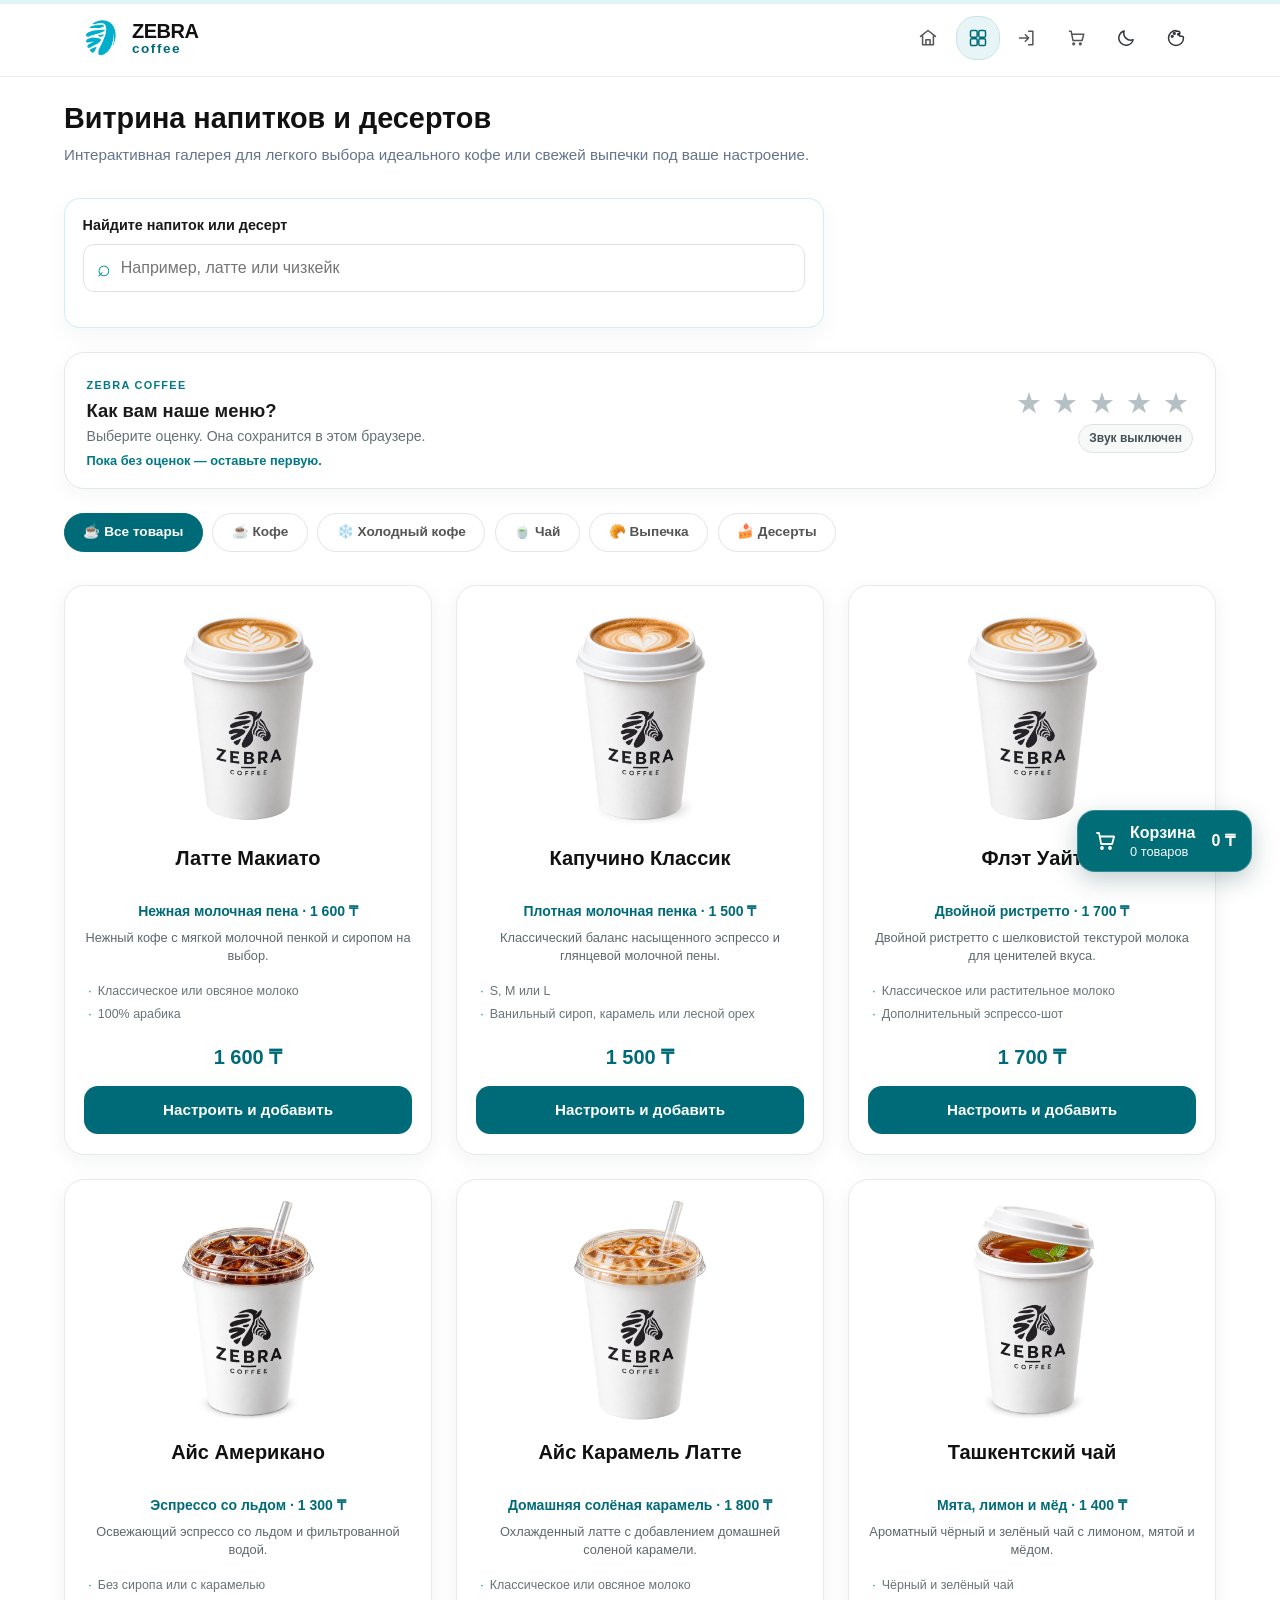
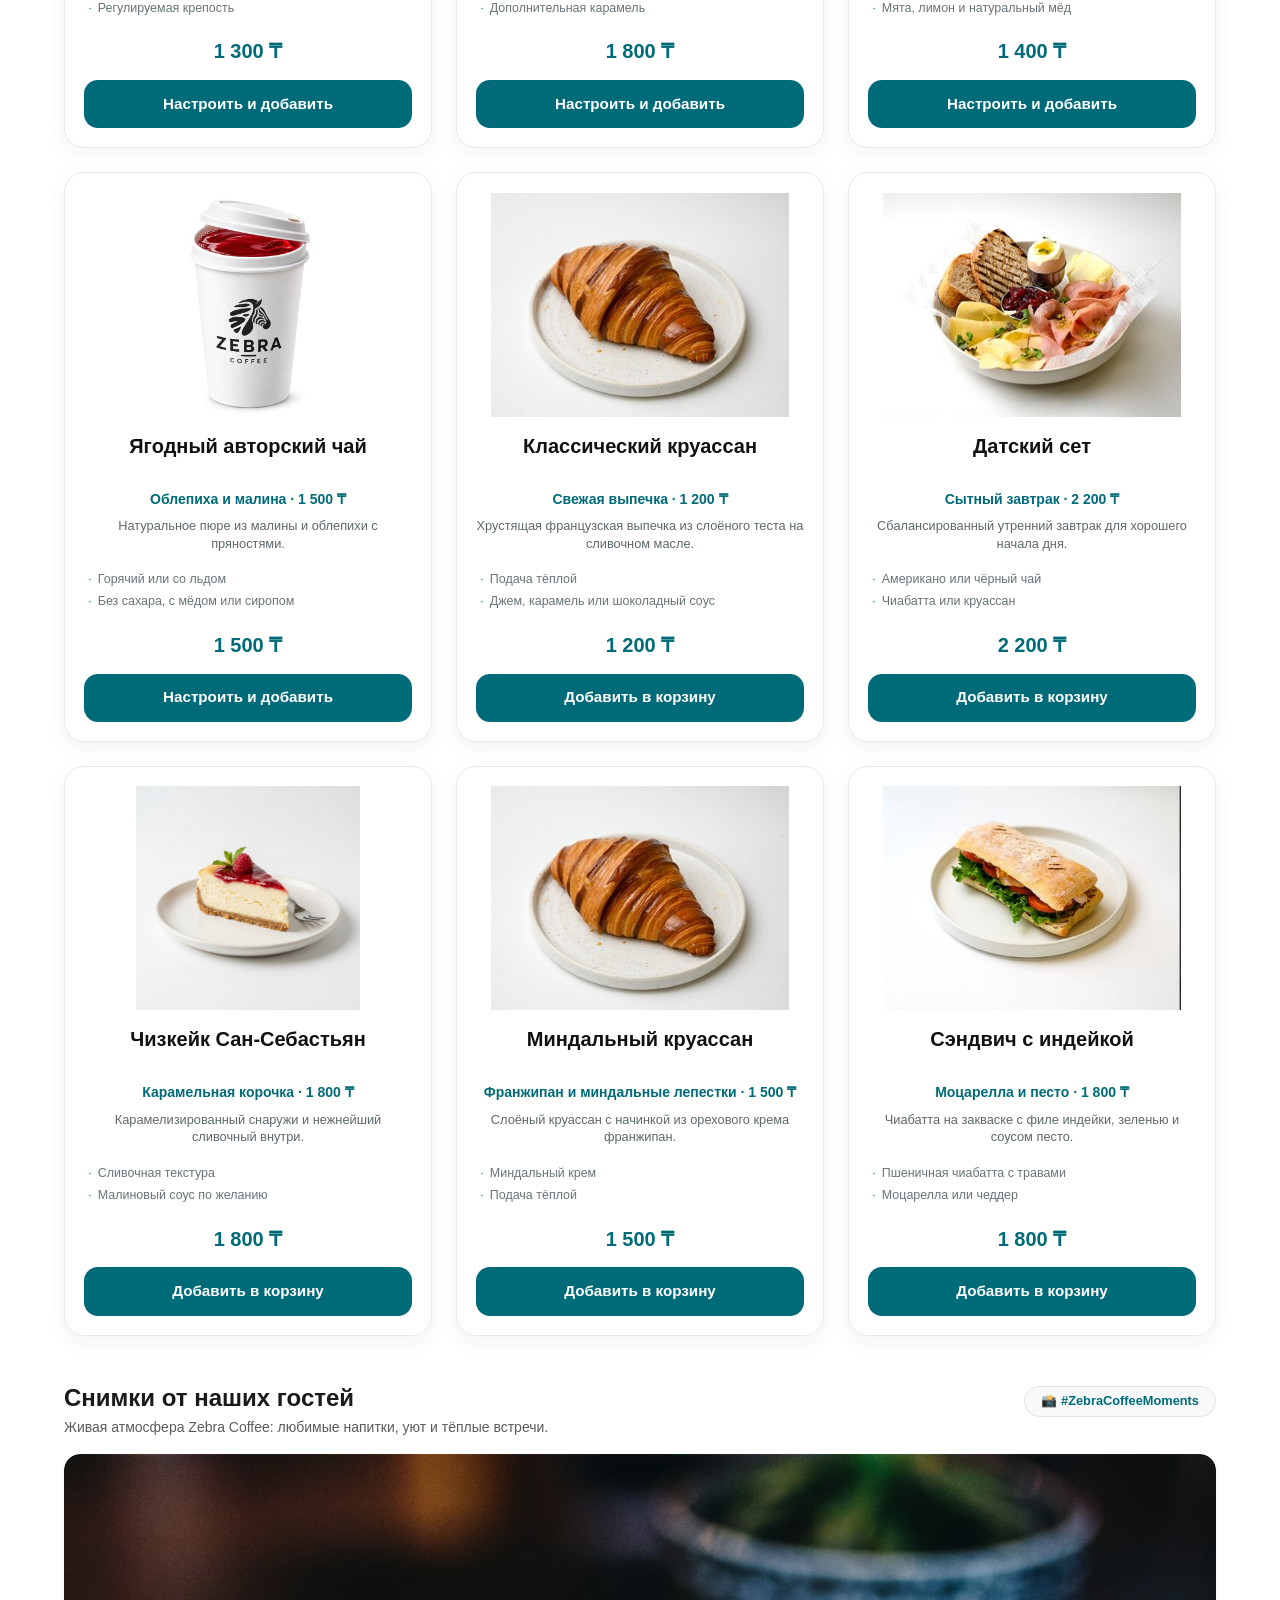
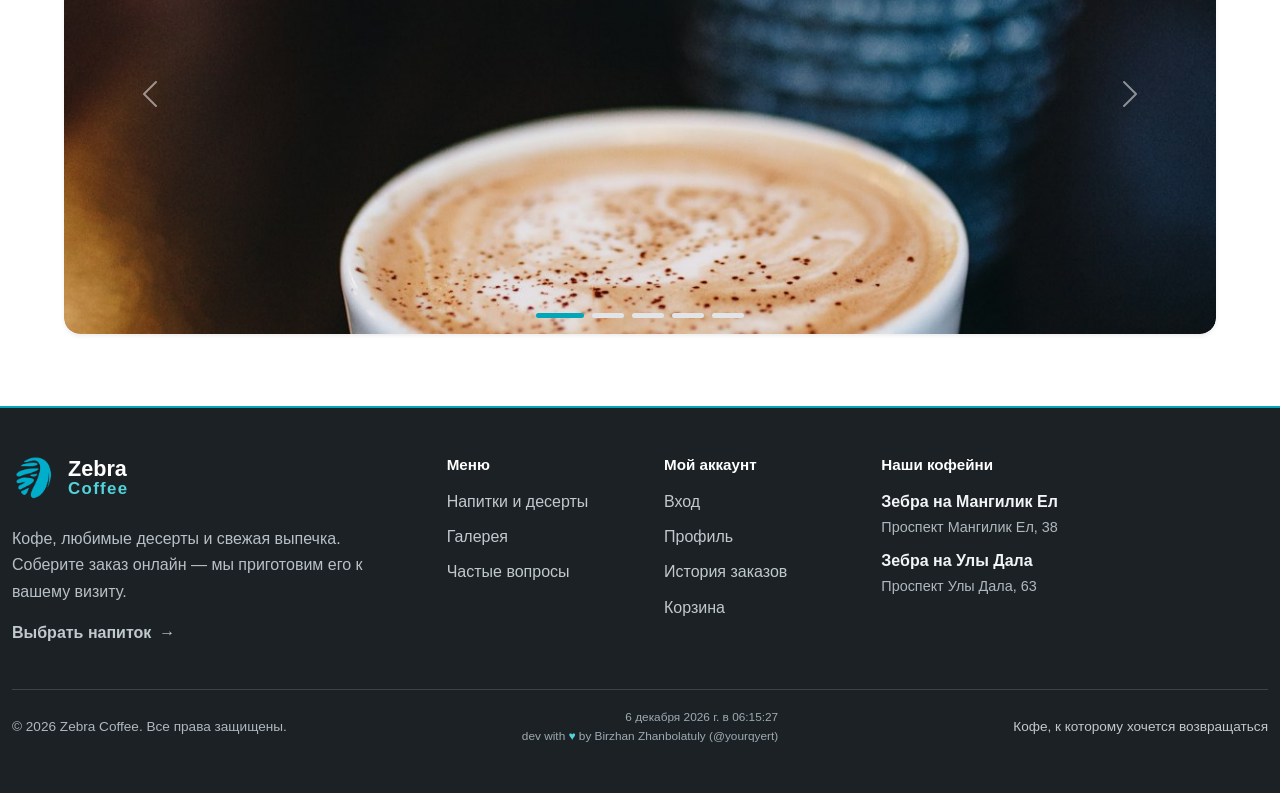
==== commit b1d0e8b3: "Complete Zebra Coffee final project updates" ====
--- a/gallery.html
+++ b/gallery.html
@@ -4,14 +4,15 @@
     <meta charset="UTF-8">
     <meta name="viewport" content="width=device-width, initial-scale=1.0">
     <title>Zebra Coffee — Галерея и помощь с выбором</title>
+    <link rel="icon" type="image/png" href="assets/logo.png">
     <link href="https://cdn.jsdelivr.net/npm/bootstrap@5.3.3/dist/css/bootstrap.min.css" rel="stylesheet" integrity="sha384-QWTKZyjpPEjISv5WaRU9OFeRpok6YctnYmDr5pNlyT2bRjXh0JMhjY6hW+ALEwIH" crossorigin="anonymous">
     <link rel="stylesheet" href="additional.css?v=2">
-    <link rel="stylesheet" href="assignment4.css?v=20261019-nav-labels-1">
+    <link rel="stylesheet" href="assignment4.css?v=20261118-footer-copy-right-1">
     <link rel="stylesheet" href="jquery-features.css?v=20261102-task6">
-    <script src="assignment4.js?v=20261102-success-close-3"></script>
-    <script src="products.js?v=20261019-gallery-fix-3"></script>
+    <script src="assignment4.js?v=20261118-floating-cart-1"></script>
+    <script src="products.js?v=20261118-email-validation-1"></script>
     <script src="https://code.jquery.com/jquery-4.0.0.min.js"></script>
-    <script src="assignment6.js?v=20261102-success-close-3"></script>
+    <script src="assignment6.js?v=20261118-email-validation-1"></script>
 </head>
 <body>
 
@@ -33,8 +34,8 @@
                 <ul class="navbar-nav d-flex flex-column flex-lg-row gap-1 gap-lg-2 list-unstyled mb-0 align-items-lg-center pt-2 pt-lg-0">
                     <li class="nav-item"><a href="index.html" class="nav-link header-nav-icon-link" aria-label="Главная"><svg class="header-nav-icon" width="20" height="20" fill="none" stroke="currentColor" stroke-width="1.8" stroke-linecap="round" stroke-linejoin="round" viewBox="0 0 24 24" aria-hidden="true"><path d="m3 10 9-7 9 7M5.5 9v11h13V9M9.5 20v-6h5v6"/></svg><span class="header-nav-label">Главная</span></a></li>
                     <li class="nav-item"><a href="gallery.html" class="nav-link header-nav-icon-link active" aria-label="Галерея"><svg class="header-nav-icon" width="20" height="20" fill="none" stroke="currentColor" stroke-width="1.8" stroke-linecap="round" stroke-linejoin="round" viewBox="0 0 24 24" aria-hidden="true"><rect x="3" y="3" width="8" height="8" rx="1.5"/><rect x="13" y="3" width="8" height="8" rx="1.5"/><rect x="3" y="13" width="8" height="8" rx="1.5"/><rect x="13" y="13" width="8" height="8" rx="1.5"/></svg><span class="header-nav-label">Галерея</span></a></li>
-                    <li class="nav-item"><a href="profile.html" class="nav-link header-nav-icon-link" aria-label="Профиль"><svg class="header-nav-icon" width="20" height="20" fill="none" stroke="currentColor" stroke-width="1.8" stroke-linecap="round" stroke-linejoin="round" viewBox="0 0 24 24" aria-hidden="true"><circle cx="12" cy="8" r="3.5"/><path d="M5 20c.6-3.4 3-5.2 7-5.2s6.4 1.8 7 5.2"/></svg><span class="header-nav-label">Профиль</span></a></li>
-                    <li class="nav-item"><a href="component/auth.html" class="nav-link header-nav-icon-link" aria-label="Вход"><svg class="header-nav-icon" width="20" height="20" fill="none" stroke="currentColor" stroke-width="1.8" stroke-linecap="round" stroke-linejoin="round" viewBox="0 0 24 24" aria-hidden="true"><path d="M14 4h5v16h-5M3 12h11m-4-4 4 4-4 4"/></svg><span class="header-nav-label">Вход</span></a></li>
+
+                    <li class="nav-item" data-nav-login-item><a href="component/auth.html?mode=login" class="nav-link header-nav-icon-link" aria-label="Вход"><svg class="header-nav-icon" width="20" height="20" fill="none" stroke="currentColor" stroke-width="1.8" stroke-linecap="round" stroke-linejoin="round" viewBox="0 0 24 24" aria-hidden="true"><path d="M14 4h5v16h-5M3 12h11m-4-4 4 4-4 4"/></svg><span class="header-nav-label">Вход</span></a></li>
                     <li class="nav-item"><a href="profile/cart.html" class="nav-link header-nav-icon-link" aria-label="Корзина"><svg class="header-nav-icon" width="20" height="20" fill="none" stroke="currentColor" stroke-width="1.8" stroke-linecap="round" stroke-linejoin="round" viewBox="0 0 24 24" aria-hidden="true"><path d="M3 4h2l2.2 11h10.9l2-7.5H6M9 19a1 1 0 1 0 0 .01M17 19a1 1 0 1 0 0 .01"/></svg><span class="header-nav-label">Корзина</span></a></li>
                     <li class="nav-item"><button type="button" class="header-theme-toggle" data-theme-toggle aria-label="Включить тёмную тему" aria-pressed="false"><svg data-theme-icon="sun" class="header-nav-icon" width="20" height="20" fill="none" stroke="currentColor" stroke-width="1.8" stroke-linecap="round" stroke-linejoin="round" viewBox="0 0 24 24" aria-hidden="true" hidden><circle cx="12" cy="12" r="4"/><path d="M12 2v2m0 16v2M4.93 4.93l1.42 1.42m11.3 11.3 1.42 1.42M2 12h2m16 0h2M4.93 19.07l1.42-1.42m11.3-11.3 1.42-1.42"/></svg><svg data-theme-icon="moon" class="header-nav-icon" width="20" height="20" fill="none" stroke="currentColor" stroke-width="1.8" stroke-linecap="round" stroke-linejoin="round" viewBox="0 0 24 24" aria-hidden="true"><path d="M20.5 14.2A8.5 8.5 0 0 1 9.8 3.5a8.7 8.7 0 1 0 10.7 10.7Z"/></svg><span class="header-nav-label" data-theme-label>Тема</span></button></li><li class="nav-item"><button type="button" class="header-background-toggle" data-background-random aria-label="Случайно изменить цвет фона" title="Случайно изменить цвет фона"><svg class="header-nav-icon" width="20" height="20" fill="none" stroke="currentColor" stroke-width="1.8" stroke-linecap="round" stroke-linejoin="round" viewBox="0 0 24 24" aria-hidden="true"><path d="M12 3a9 9 0 1 0 9 9c0-1.1-.9-2-2-2h-1.2a1.8 1.8 0 0 1-1.5-2.8A2 2 0 0 0 14.6 4H12Z"/><circle cx="7.5" cy="10" r="1"/><circle cx="10" cy="6.5" r="1"/><circle cx="15" cy="7.5" r="1"/></svg><span class="header-nav-label">Фон</span></button></li>
                 </ul>
@@ -153,7 +154,7 @@
             <nav class="col-6 col-lg-2" aria-label="Личный кабинет">
                 <h2 class="site-footer-heading">Мой аккаунт</h2>
                 <ul class="site-footer-links">
-                    <li><a href="component/auth.html">Вход</a></li>
+                    <li><a href="component/auth.html?mode=login">Вход</a></li>
                     <li><a href="profile.html">Профиль</a></li>
                     <li><a href="profile/order-history.html">История заказов</a></li>
                     <li><a href="profile/cart.html">Корзина</a></li>
--- a/assignment4.css
+++ b/assignment4.css
@@ -65,6 +65,10 @@
 
 .auth-form-message.is-success {
     color: #087f5b;
+}
+
+.auth-form-message.is-info {
+    color: #075b65;
 }
 
 .cart-product-thumb,
@@ -344,6 +348,10 @@
     color: #52d3a9;
 }
 
+html[data-bs-theme="dark"] .auth-form-message.is-info {
+    color: #7be1ea;
+}
+
 html[data-bs-theme="dark"] .order-history-total,
 html[data-bs-theme="dark"] .order-history-line-total {
     color: #52d3dc;
@@ -382,7 +390,7 @@
     color: var(--bs-body-color);
 }
 
-html[data-bs-theme="light"] a:not(.btn):not(.nav-link):not(.logo) {
+html[data-bs-theme="light"] a:not(.btn):not(.nav-link):not(.logo):not([data-floating-cart]) {
     color: #006b78;
 }
 
@@ -610,6 +618,49 @@
     color: #9eabb2;
     font-size: 0.74rem;
     line-height: 1.4;
+    text-align: right;
+}
+
+#main-footer.site-footer .site-footer-copy-actions {
+    display: grid;
+    justify-items: end;
+    gap: 0.3rem;
+    flex: 0 0 auto;
+}
+
+#main-footer.site-footer .site-footer-copy-url {
+    display: inline-flex;
+    align-items: center;
+    gap: 0.45rem;
+    padding: 0.55rem 0.75rem;
+    border: 1px solid #485259;
+    border-radius: 0.7rem;
+    background: #252d32;
+    color: #e9eef1;
+    font: inherit;
+    font-size: 0.84rem;
+    font-weight: 650;
+    cursor: pointer;
+    transition: border-color 160ms ease, background-color 160ms ease, color 160ms ease, transform 160ms ease;
+}
+
+#main-footer.site-footer .site-footer-copy-url:hover,
+#main-footer.site-footer .site-footer-copy-url:focus-visible {
+    border-color: #65d9e1;
+    background: #303b40;
+    color: #fff;
+    transform: translateY(-1px);
+}
+
+#main-footer.site-footer .site-footer-copy-url:focus-visible {
+    outline: 3px solid #65d9e1;
+    outline-offset: 3px;
+}
+
+#main-footer.site-footer .site-footer-copy-status {
+    min-height: 1em;
+    color: #8ce3be;
+    font-size: 0.75rem;
     text-align: right;
 }
 
@@ -724,6 +775,10 @@
         flex-direction: column;
         gap: 0.4rem;
         margin-top: 2rem;
+    }
+
+    #main-footer.site-footer .site-footer-copy-actions {
+        align-self: flex-end;
     }
 
     #main-footer.site-footer .site-footer-bottom a {
@@ -2297,3 +2352,141 @@
             url("assets/zebra-hero-sip.png") !important;
     }
 }
+#auth-form [data-signup-only][hidden] { display: none !important; }
+
+.auth-mode-switch {
+    display: flex;
+    gap: .5rem;
+    margin: 0 0 1.25rem;
+}
+
+.auth-demo-login {
+    margin: 0 0 1.1rem;
+    padding: .8rem .9rem;
+    border: 1px solid #b9e4e8;
+    border-radius: .85rem;
+    color: #174b52;
+    background: #effbfc;
+    font-size: .875rem;
+}
+
+.auth-demo-login[hidden] {
+    display: none !important;
+}
+
+.auth-demo-login code {
+    color: #075b65;
+    font-weight: 700;
+    user-select: all;
+}
+
+html[data-bs-theme="dark"] .auth-demo-login {
+    border-color: #31565a;
+    color: #e0f5f6;
+    background: #1b2c30;
+}
+
+html[data-bs-theme="dark"] .auth-demo-login code {
+    color: #7be1ea;
+}
+
+.coffee-api-card {
+    display: flex;
+    align-items: center;
+    justify-content: space-between;
+    gap: 1.25rem;
+    padding: 1.35rem 1.5rem;
+    border: 1px solid rgba(1, 166, 184, .24);
+    border-radius: 1rem;
+    background: linear-gradient(120deg, rgba(1, 166, 184, .1), rgba(1, 166, 184, .025));
+}
+
+.coffee-api-card h3 { margin: .2rem 0 .35rem; font-size: 1.25rem; font-weight: 750; }
+.coffee-api-card p { margin: 0 0 .35rem; }
+.coffee-api-eyebrow { color: #087e8b; font-size: .72rem; font-weight: 800; letter-spacing: .11em; }
+.coffee-api-ingredients { font-size: .9rem; font-weight: 650; }
+.coffee-api-status { color: #637078; font-size: .78rem; }
+.profile-account-details { margin: .75rem auto; overflow-wrap: anywhere; }
+
+html[data-bs-theme="dark"] .coffee-api-card { background: linear-gradient(120deg, rgba(1, 166, 184, .2), rgba(1, 166, 184, .06)); border-color: rgba(1, 166, 184, .4); }
+html[data-bs-theme="dark"] .coffee-api-eyebrow { color: #70d8e2; }
+html[data-bs-theme="dark"] .coffee-api-status { color: #b4c2c5; }
+
+@media (max-width: 575.98px) {
+    .coffee-api-card { align-items: stretch; flex-direction: column; padding: 1rem; }
+    .coffee-api-card .btn { width: 100%; }
+}
+[data-floating-cart] {
+    position: fixed;
+    right: clamp(14px, 2.2vw, 30px);
+    bottom: clamp(14px, 2.2vw, 30px);
+    z-index: 1040;
+    display: inline-flex;
+    align-items: center;
+    gap: 12px;
+    max-width: calc(100vw - 28px);
+    padding: 12px 16px;
+    border: 1px solid rgba(255, 255, 255, 0.2);
+    border-radius: 18px;
+    background: #006d77;
+    color: #fff !important;
+    box-shadow: 0 8px 24px rgba(0, 54, 60, 0.24);
+    text-decoration: none;
+    transition: transform 180ms ease, box-shadow 180ms ease, background-color 180ms ease;
+}
+
+[data-floating-cart]:hover,
+[data-floating-cart]:focus-visible {
+    transform: translateY(-3px);
+    background: #005c64;
+    color: #fff !important;
+    box-shadow: 0 12px 28px rgba(0, 54, 60, 0.3);
+}
+
+[data-floating-cart]:focus-visible {
+    outline: 3px solid #62d9e4;
+    outline-offset: 3px;
+}
+
+.floating-cart-icon {
+    flex: 0 0 auto;
+    color: #fff;
+}
+
+.floating-cart-copy {
+    display: grid;
+    gap: 1px;
+    line-height: 1.2;
+}
+
+.floating-cart-title {
+    color: #fff;
+    font-weight: 700;
+}
+
+.floating-cart-count {
+    color: #fff;
+    font-size: 0.8rem;
+    opacity: 0.96;
+}
+
+.floating-cart-total {
+    color: #fff;
+    margin-left: 4px;
+    white-space: nowrap;
+}
+
+@media (max-width: 575.98px) {
+    [data-floating-cart] {
+        right: 12px;
+        bottom: 12px;
+        gap: 9px;
+        padding: 10px 13px;
+        border-radius: 15px;
+    }
+
+    .floating-cart-icon {
+        width: 21px;
+        height: 21px;
+    }
+}
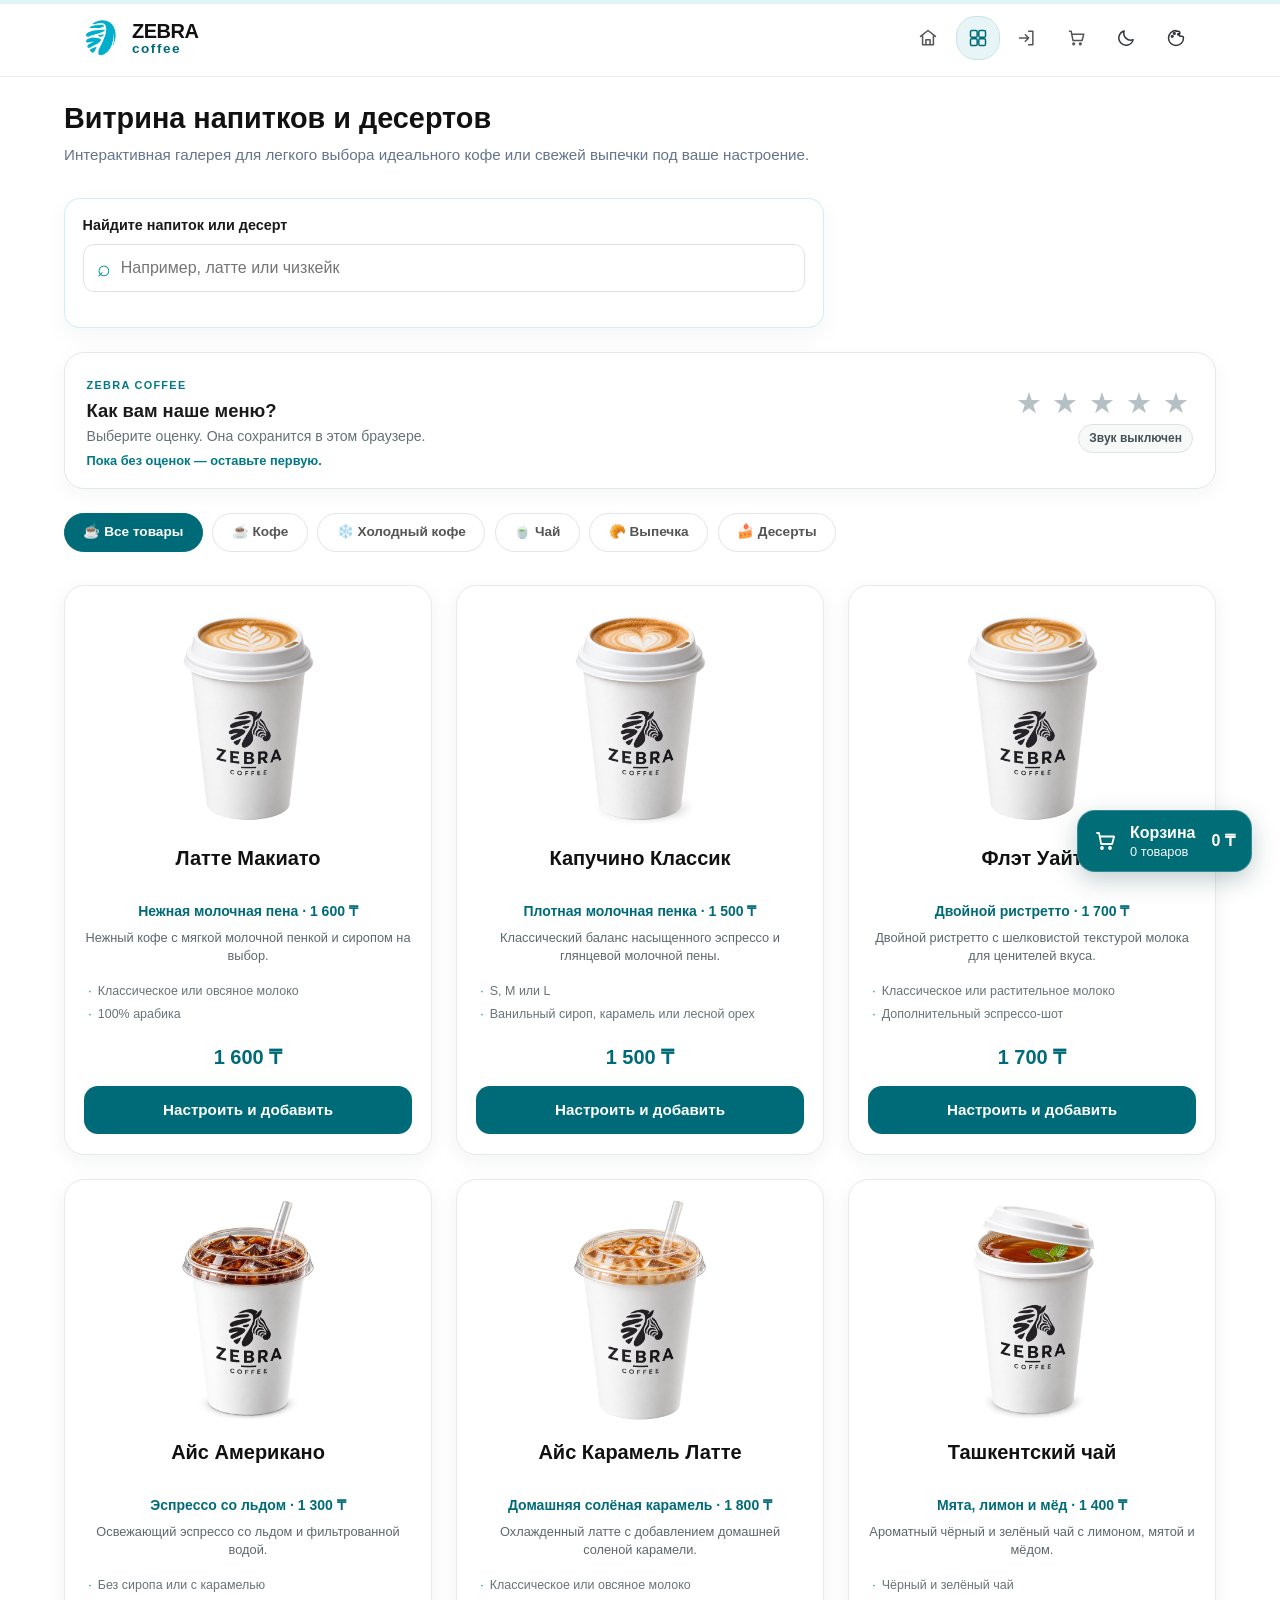
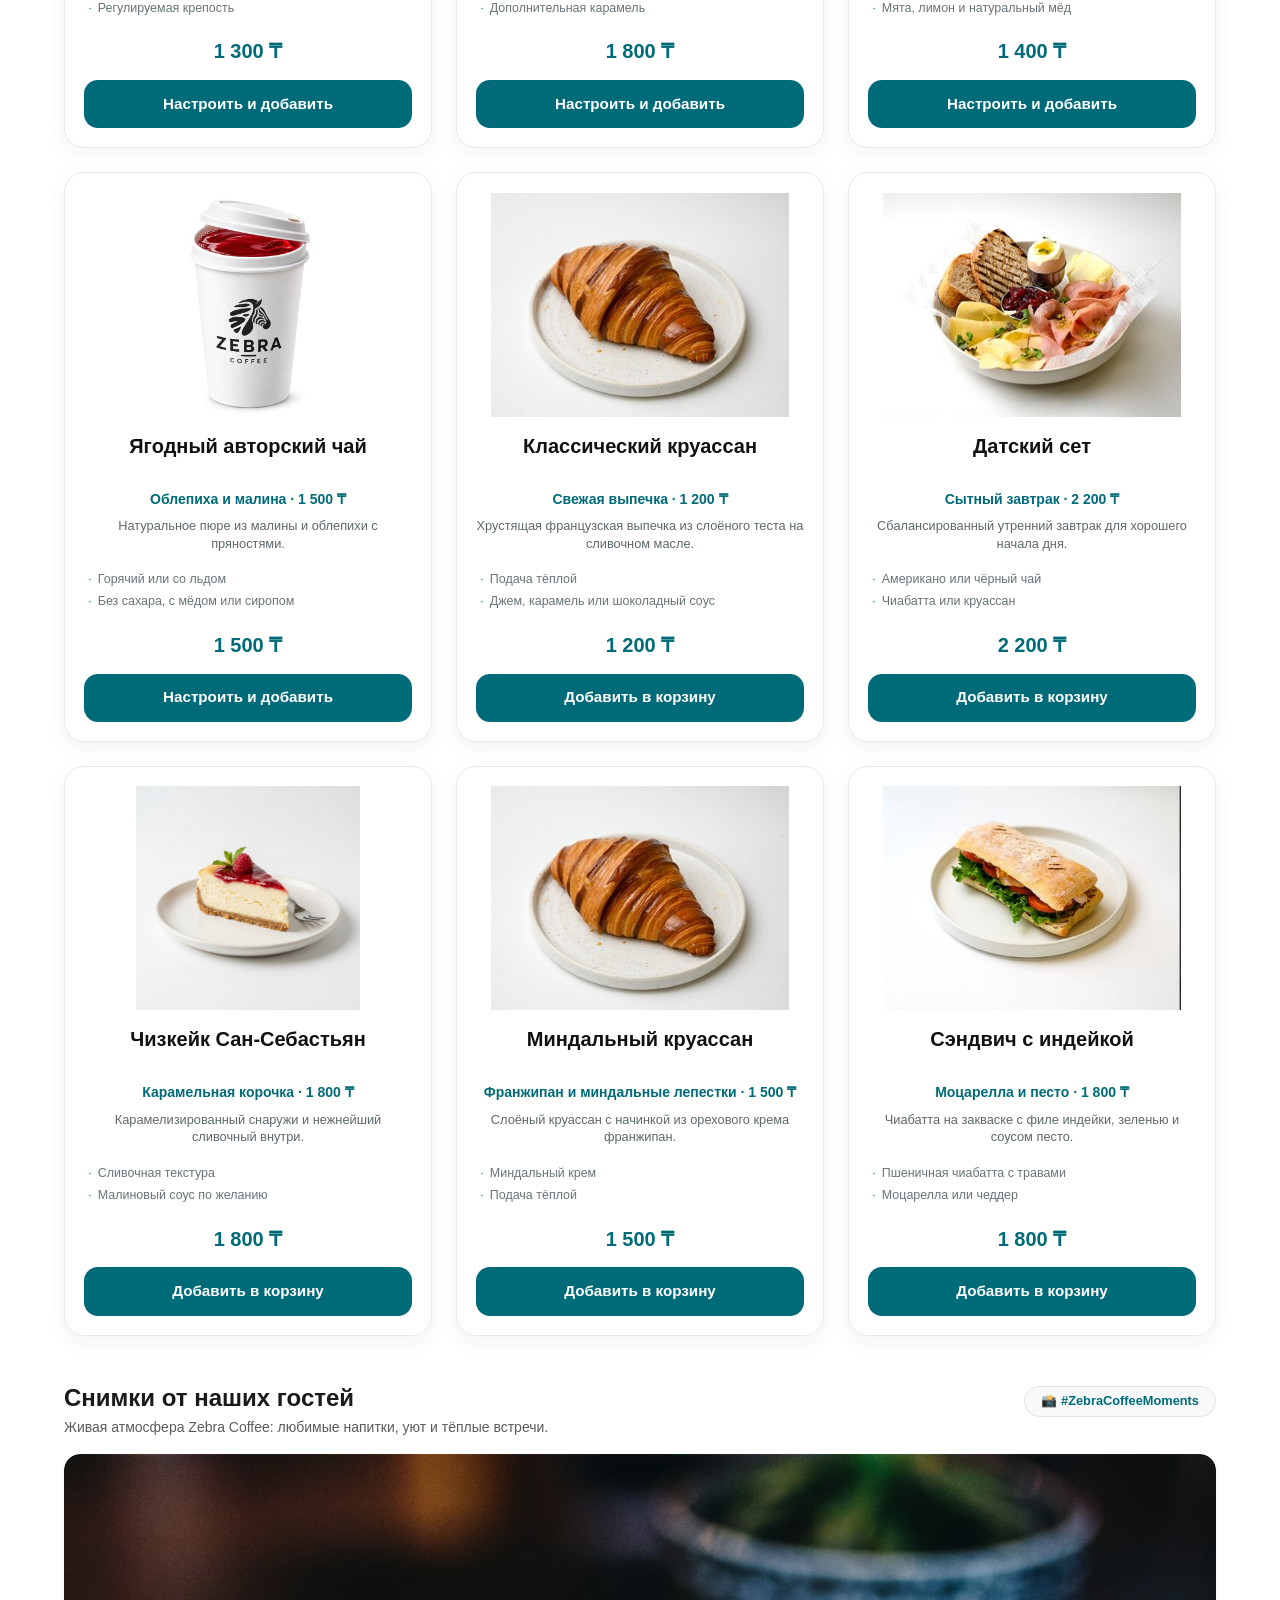
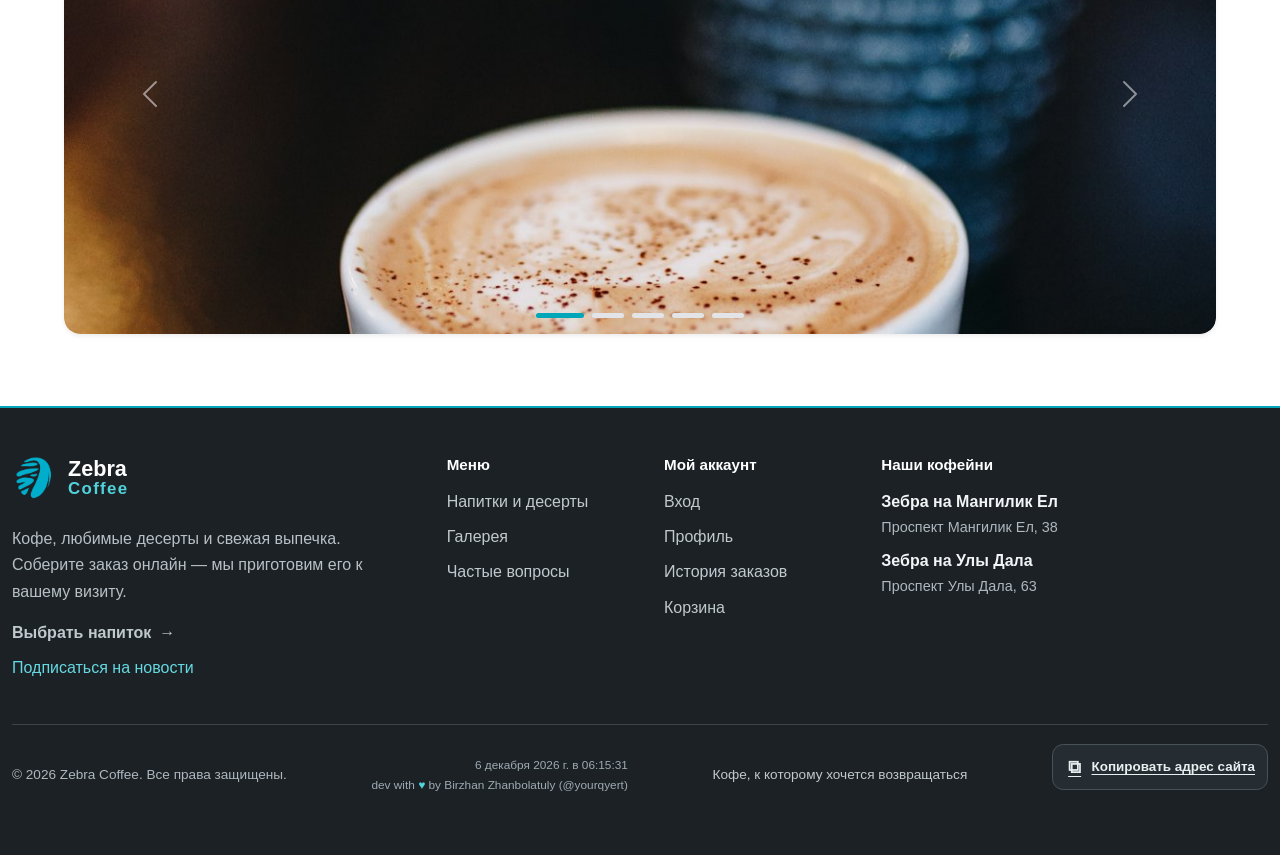
==== commit 4f3bfa1f: "Show footer actions across all pages" ====
--- a/gallery.html
+++ b/gallery.html
@@ -9,10 +9,10 @@
     <link rel="stylesheet" href="additional.css?v=2">
     <link rel="stylesheet" href="assignment4.css?v=20261118-footer-copy-right-1">
     <link rel="stylesheet" href="jquery-features.css?v=20261102-task6">
-    <script src="assignment4.js?v=20261118-floating-cart-1"></script>
+    <script src="assignment4.js?v=20261119-footer-tools-1"></script>
     <script src="products.js?v=20261118-email-validation-1"></script>
     <script src="https://code.jquery.com/jquery-4.0.0.min.js"></script>
-    <script src="assignment6.js?v=20261118-email-validation-1"></script>
+    <script src="assignment6.js?v=20261119-footer-tools-1"></script>
 </head>
 <body>
 
